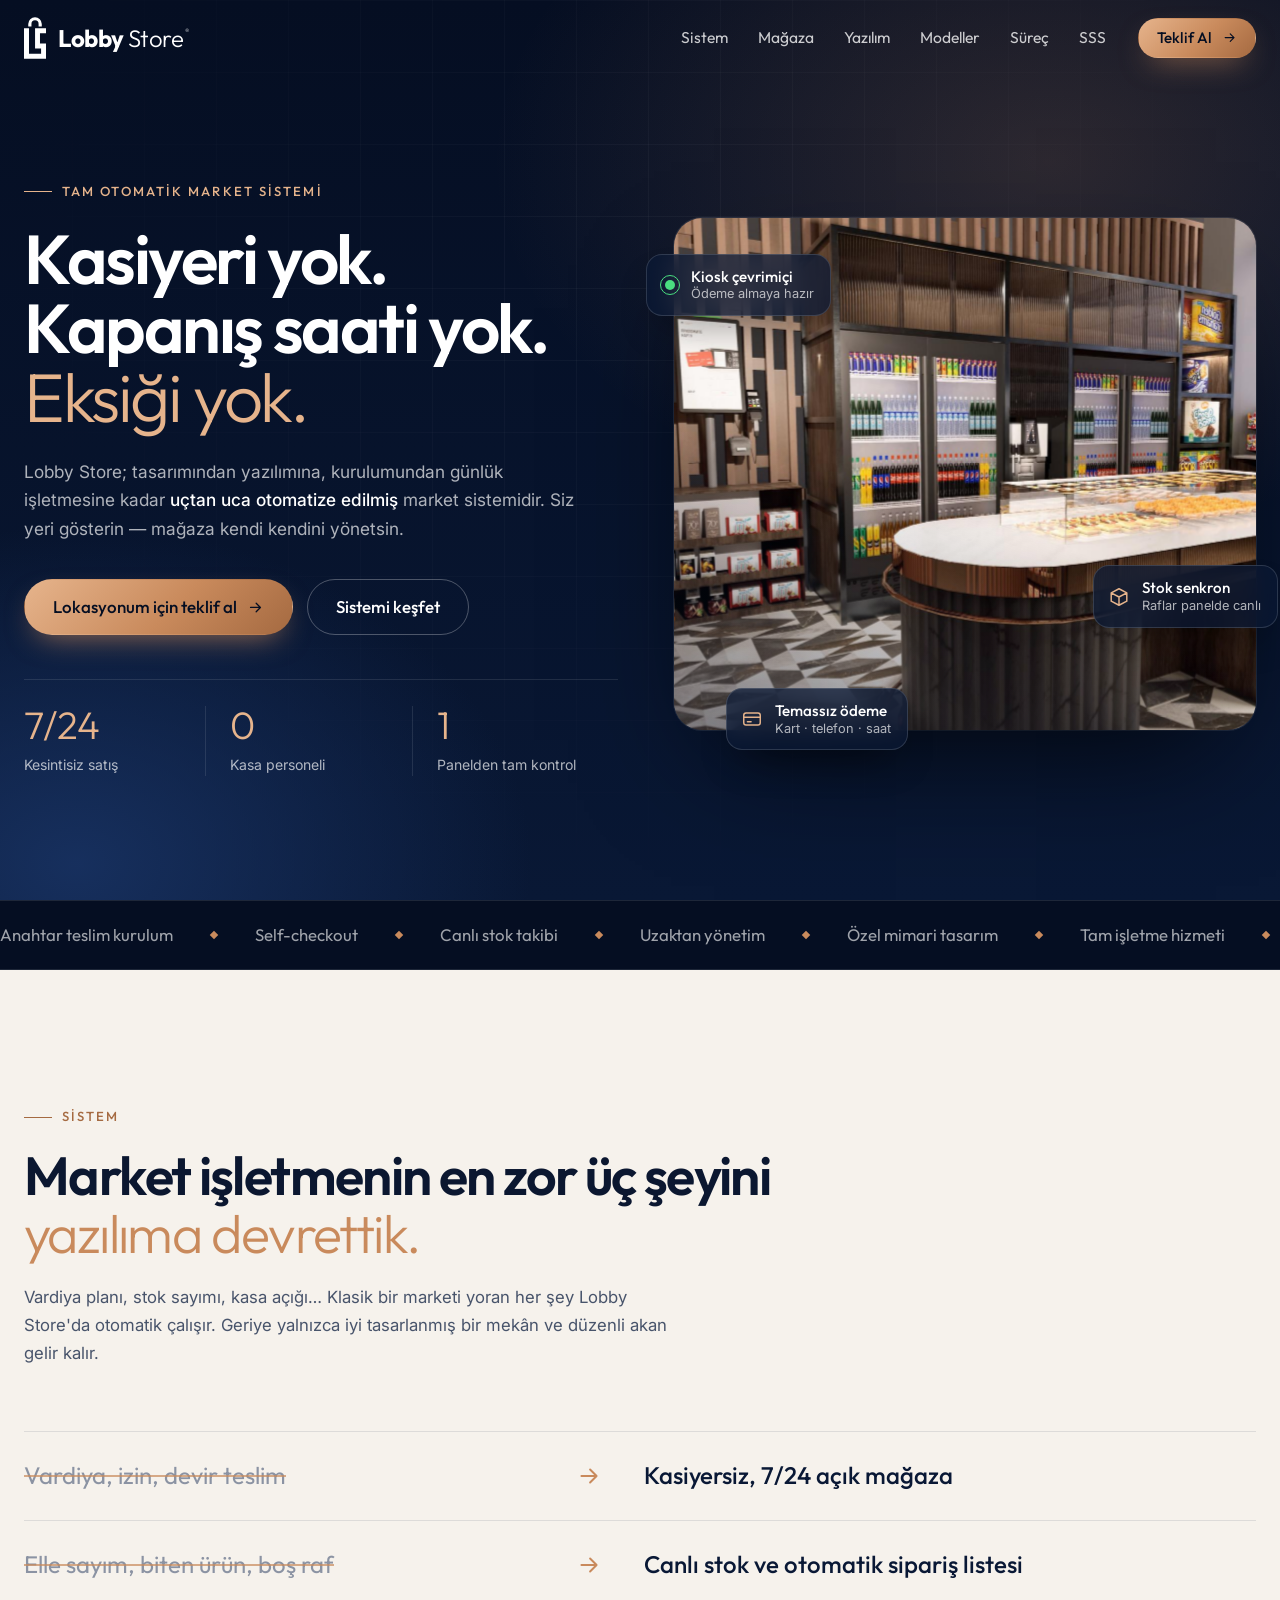
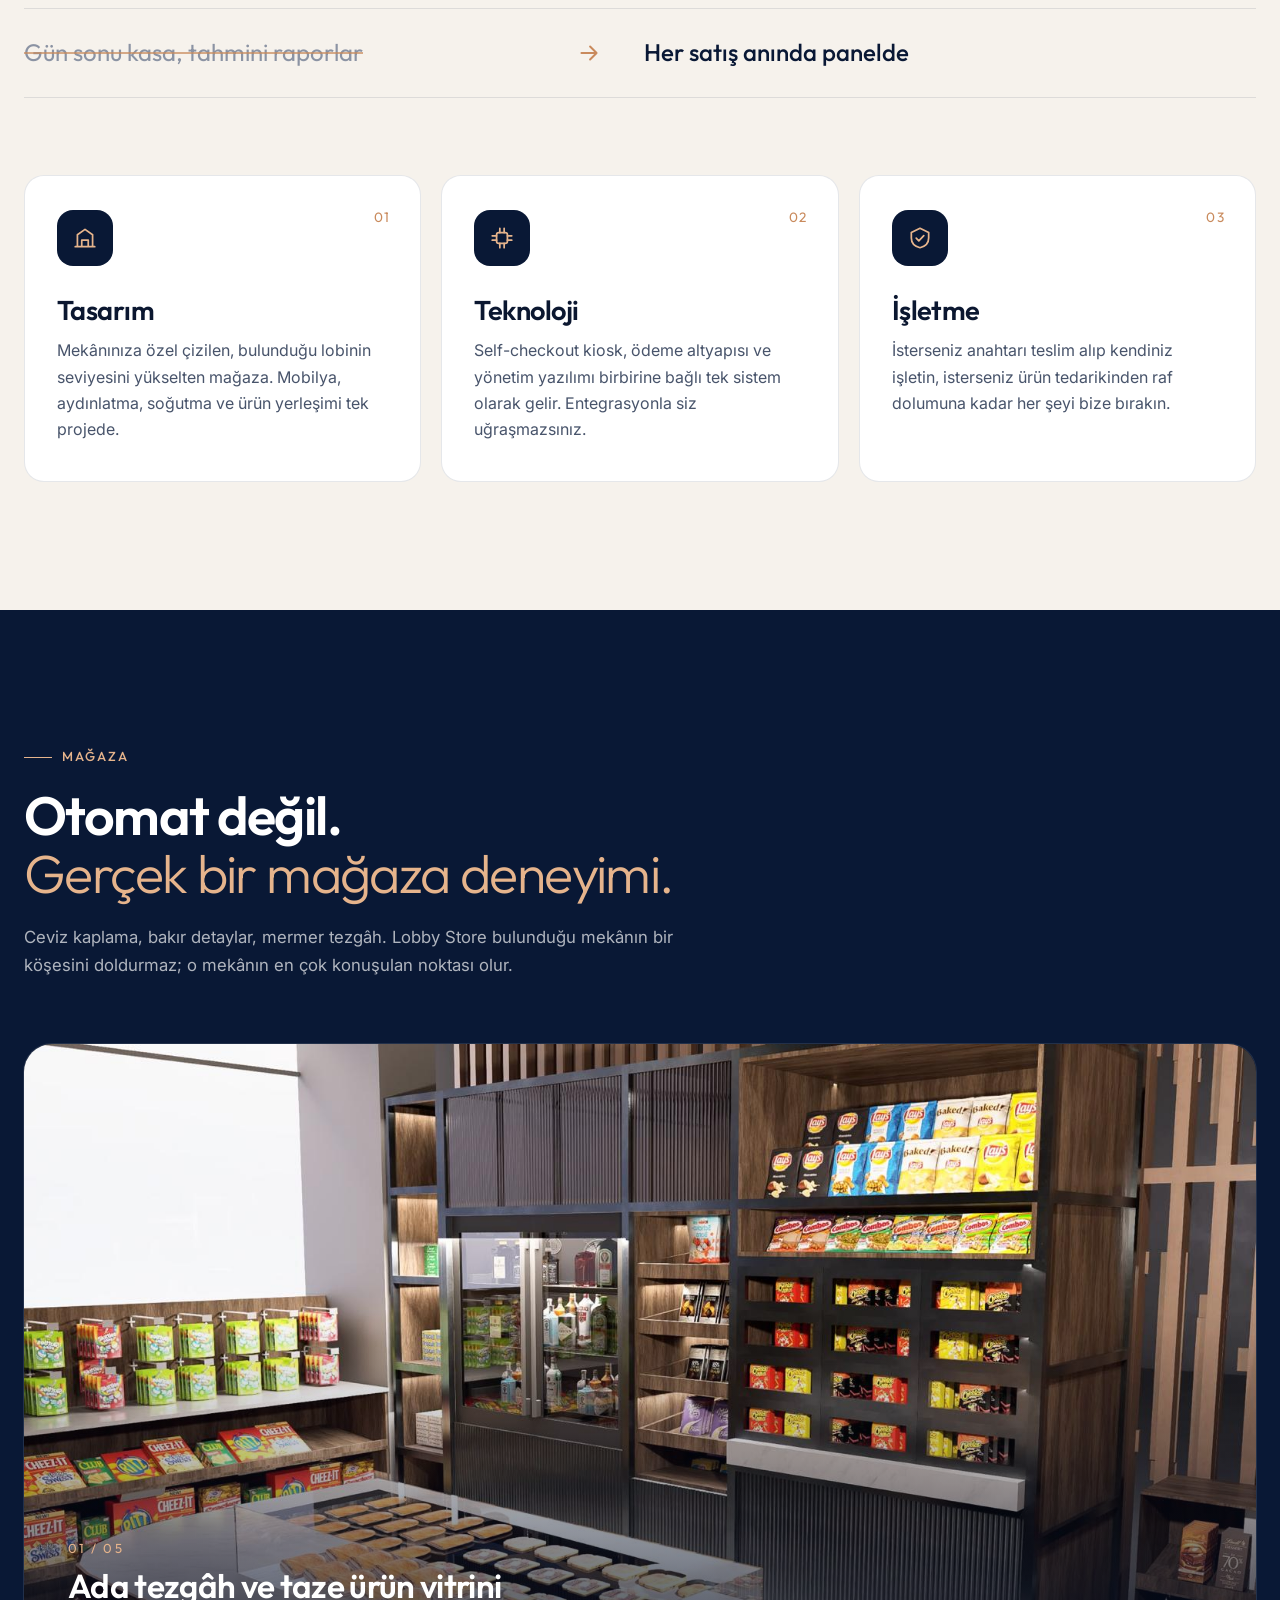
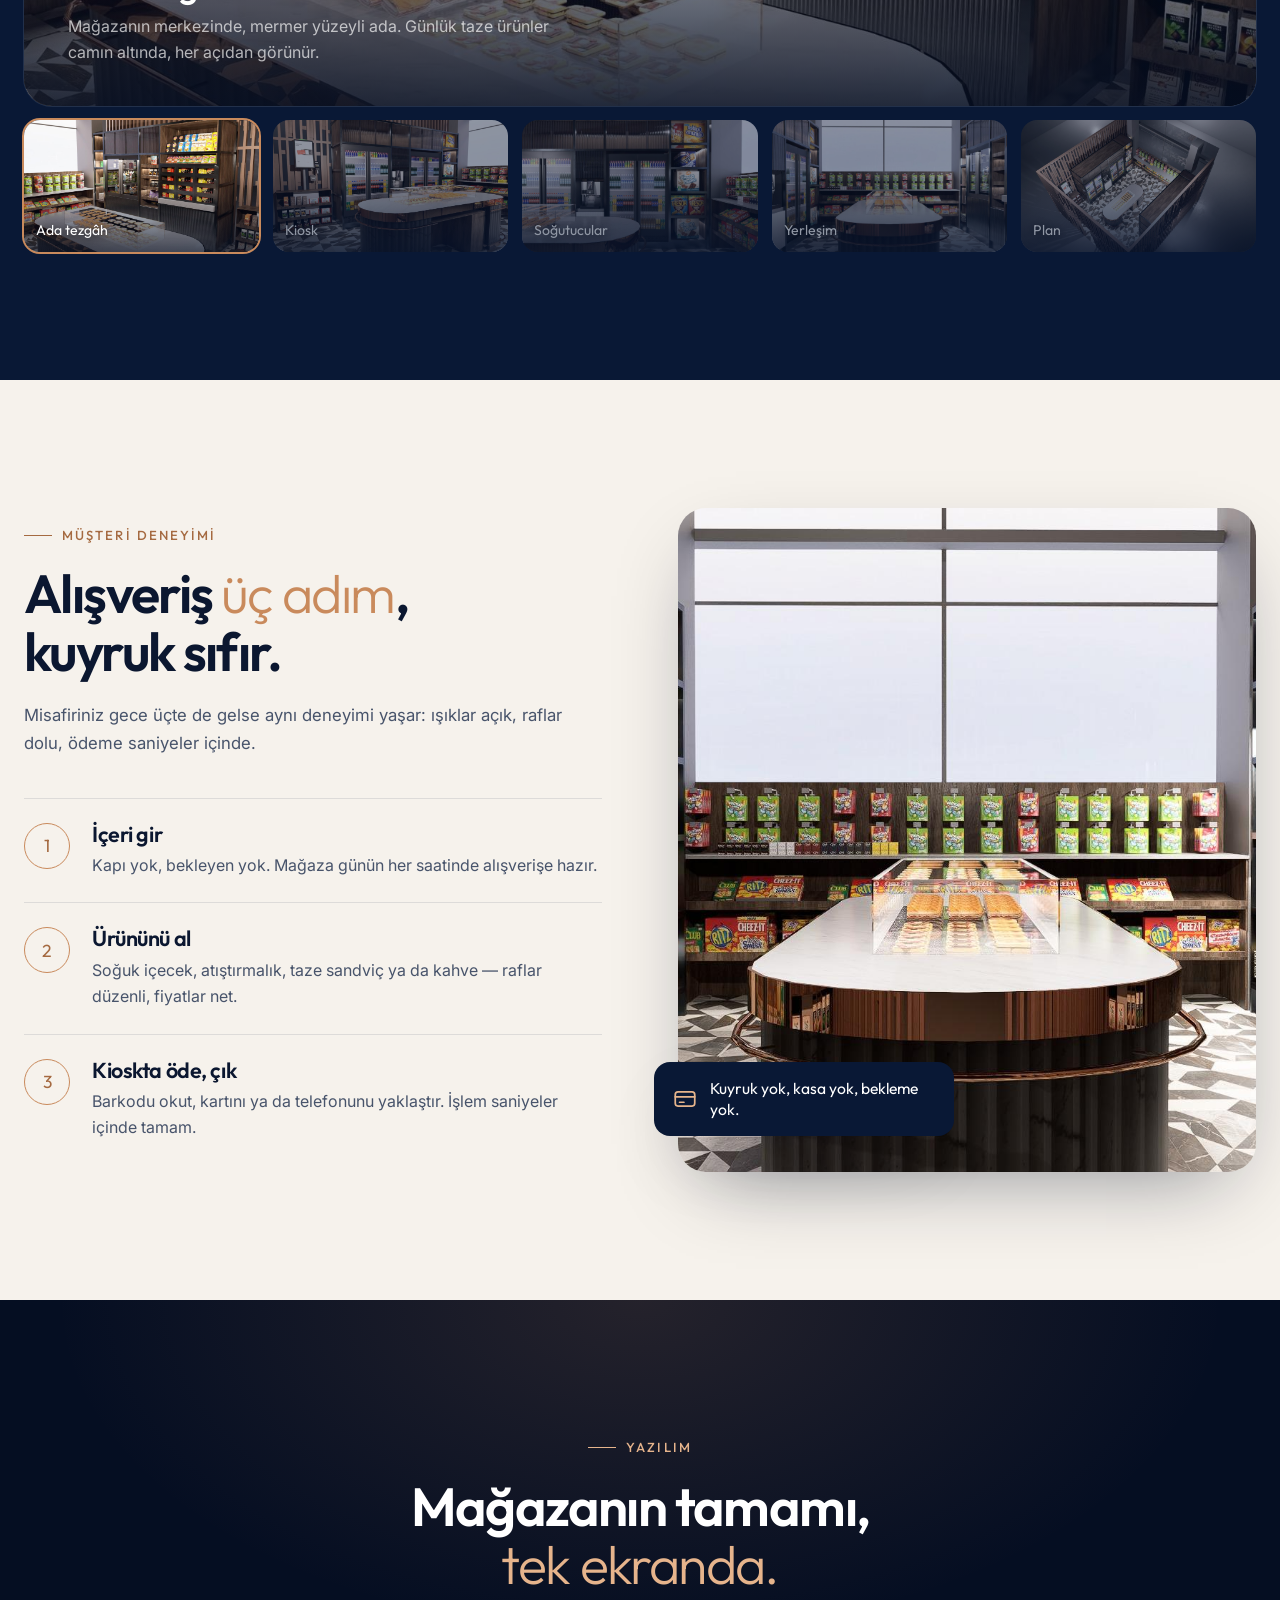
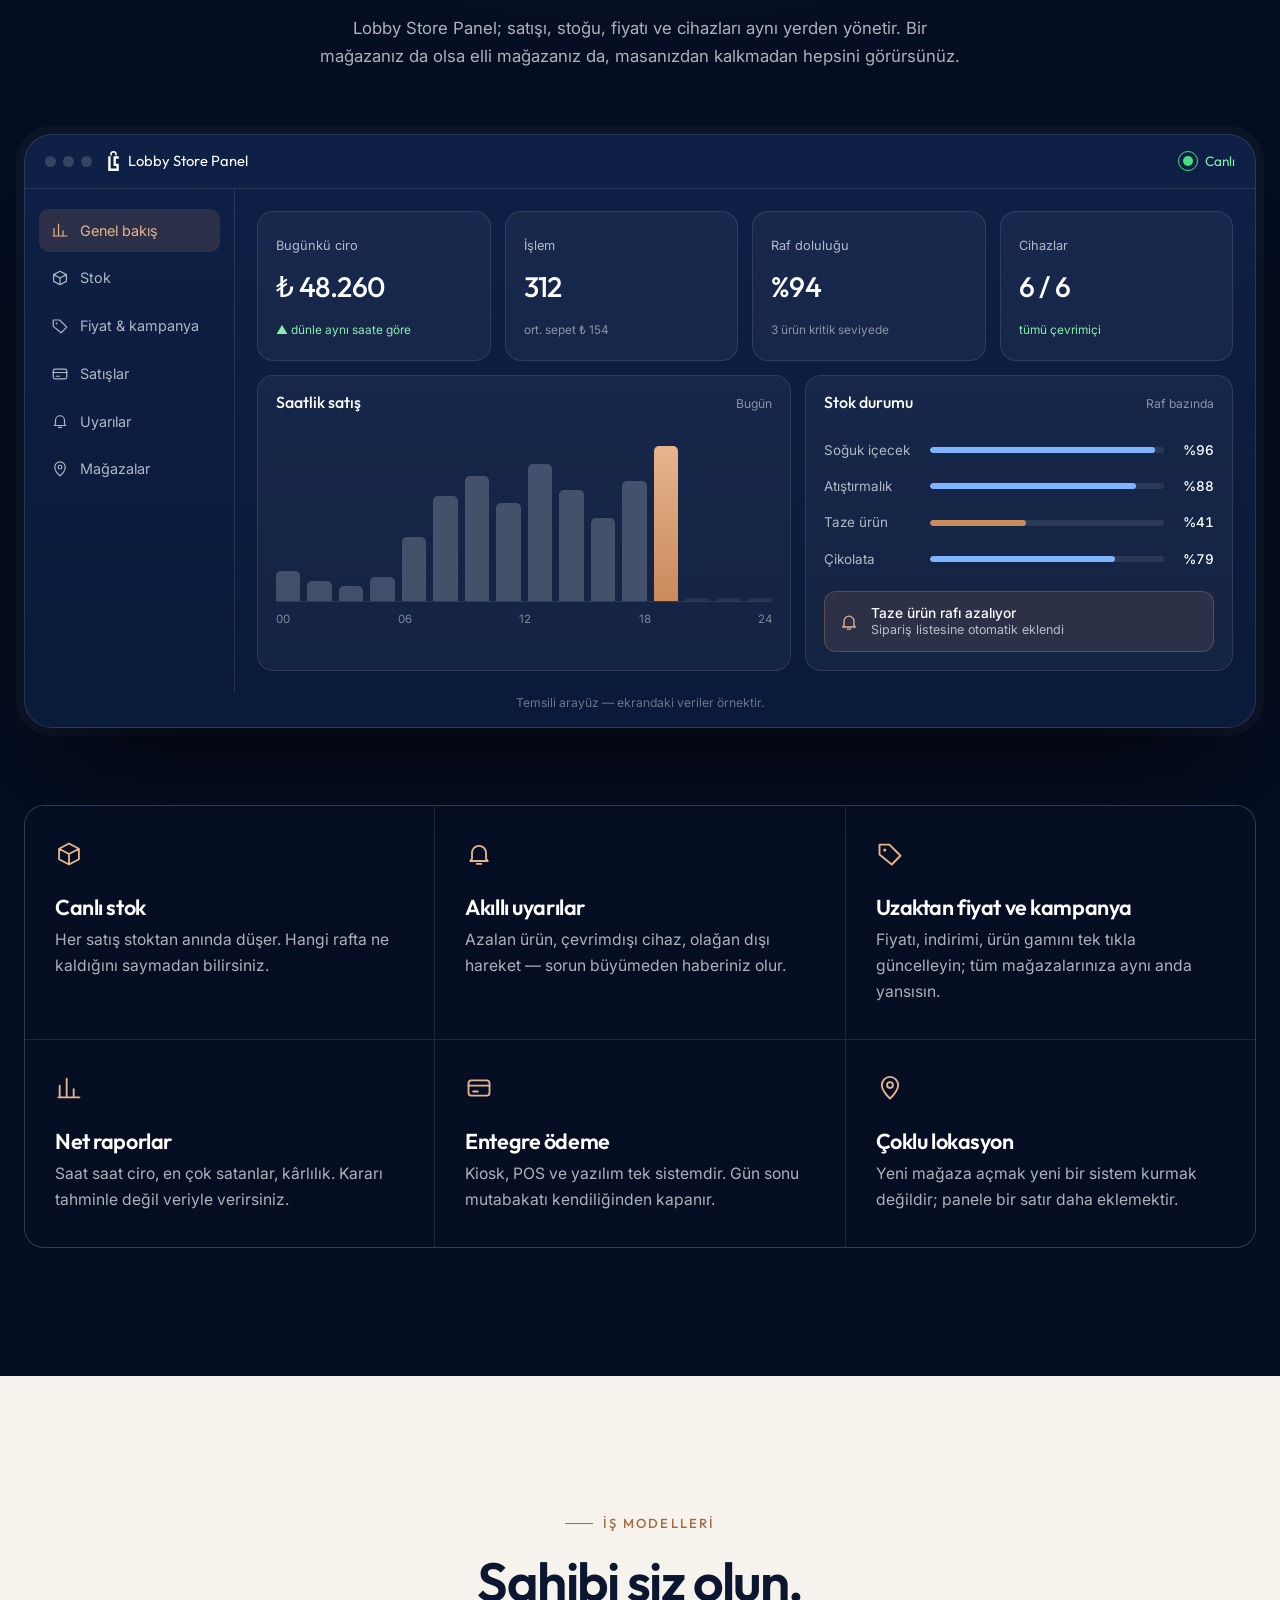
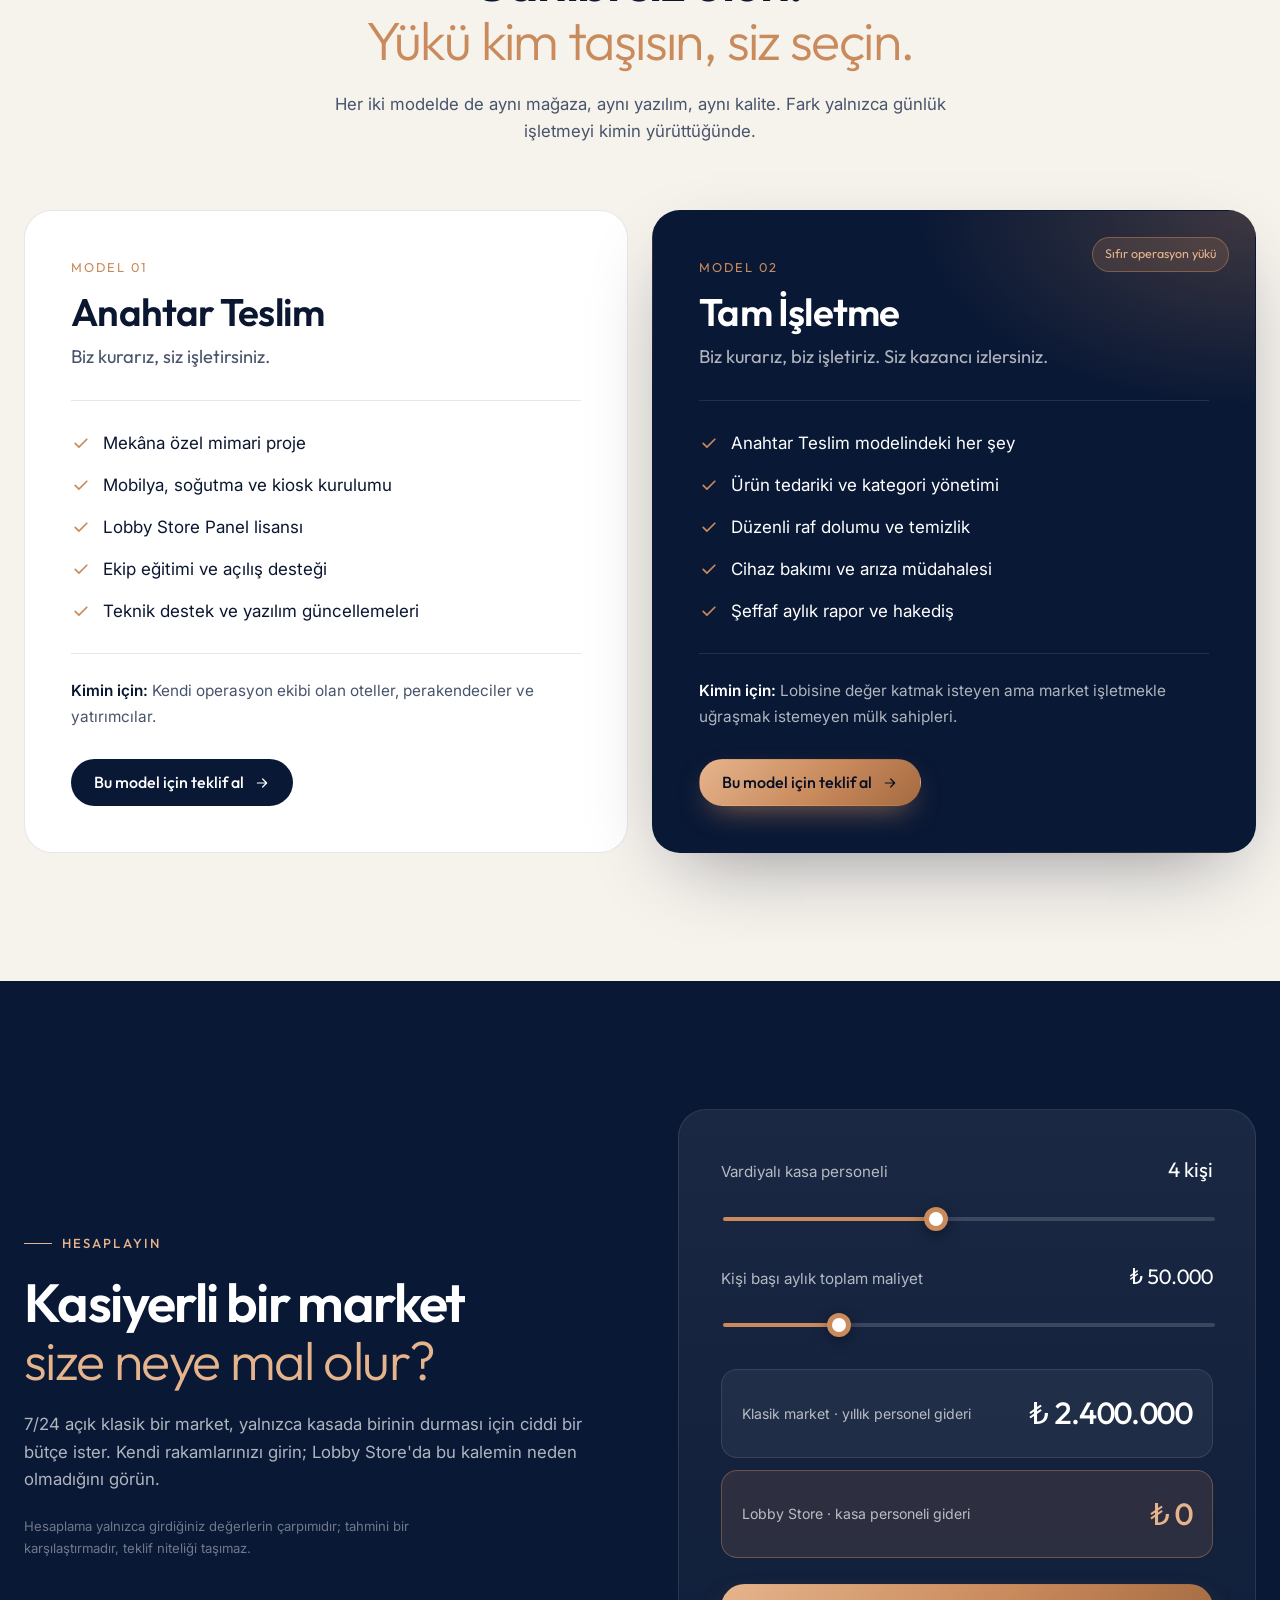
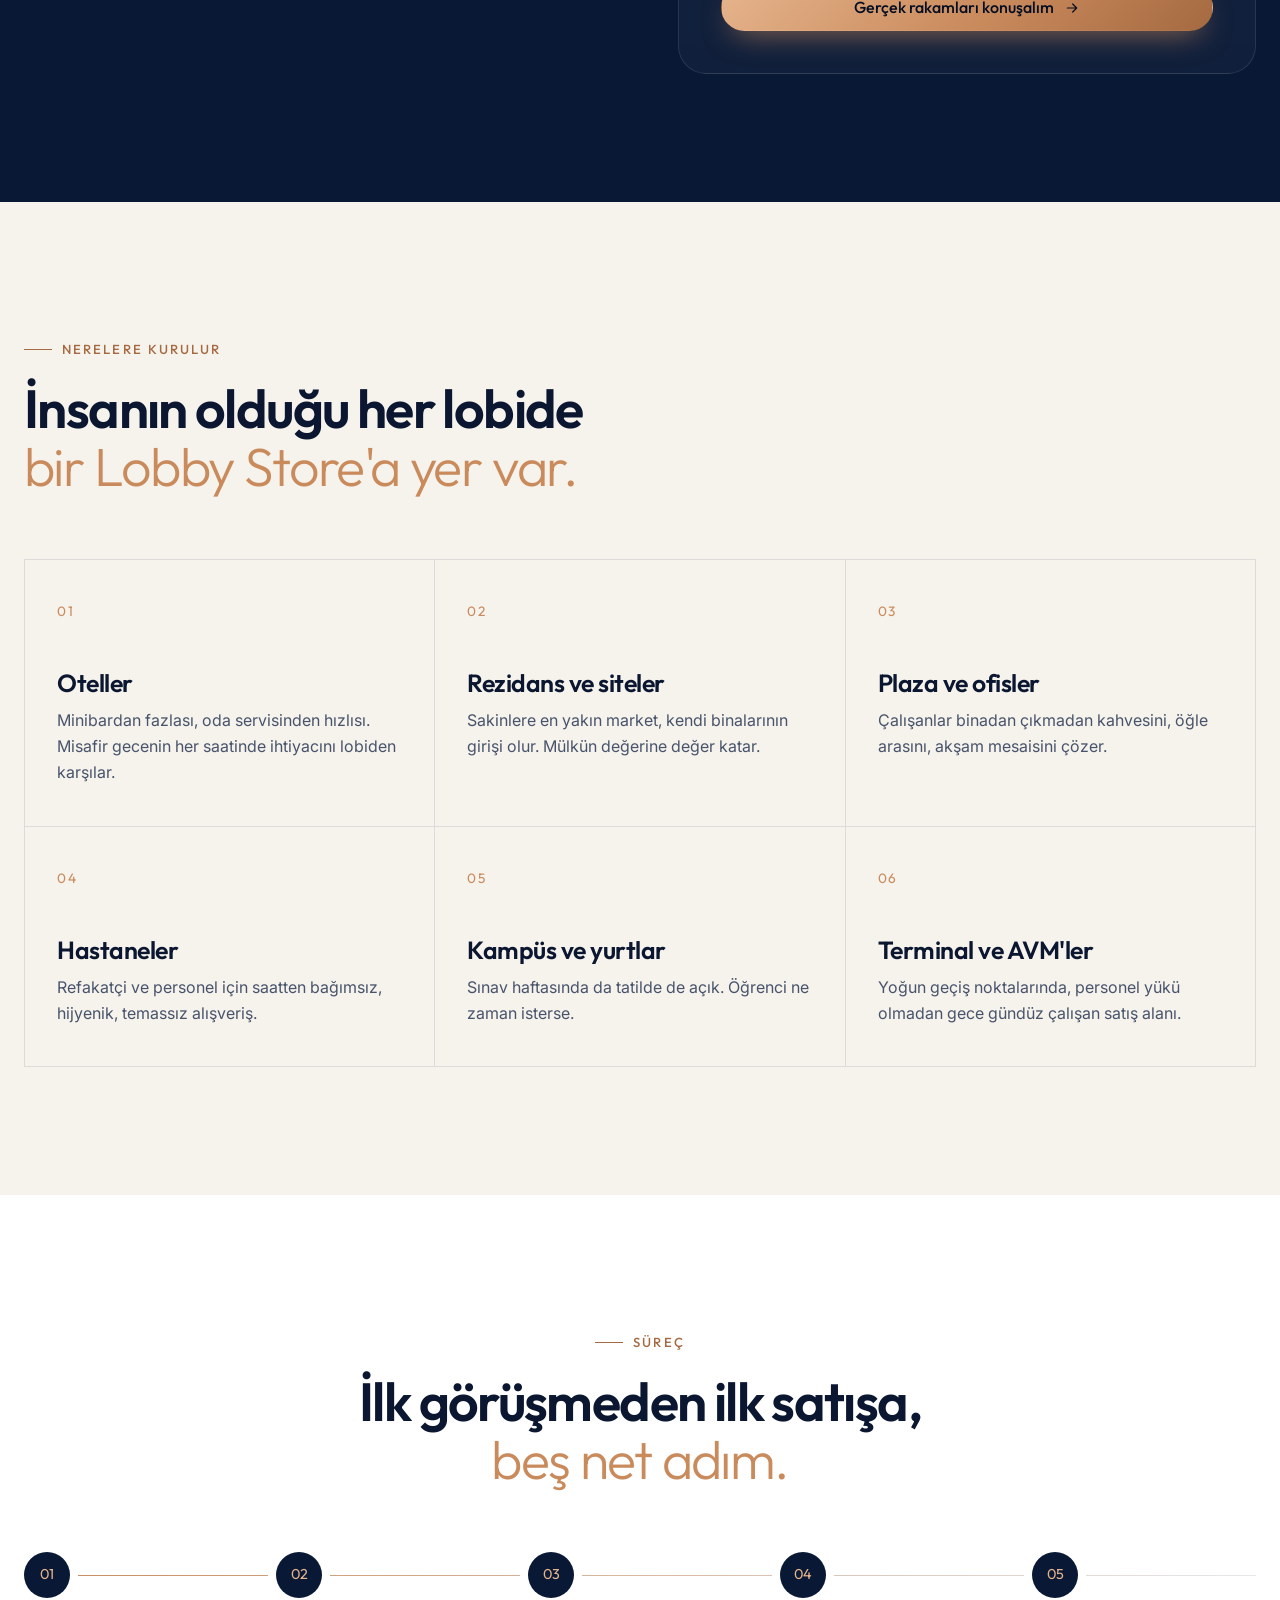
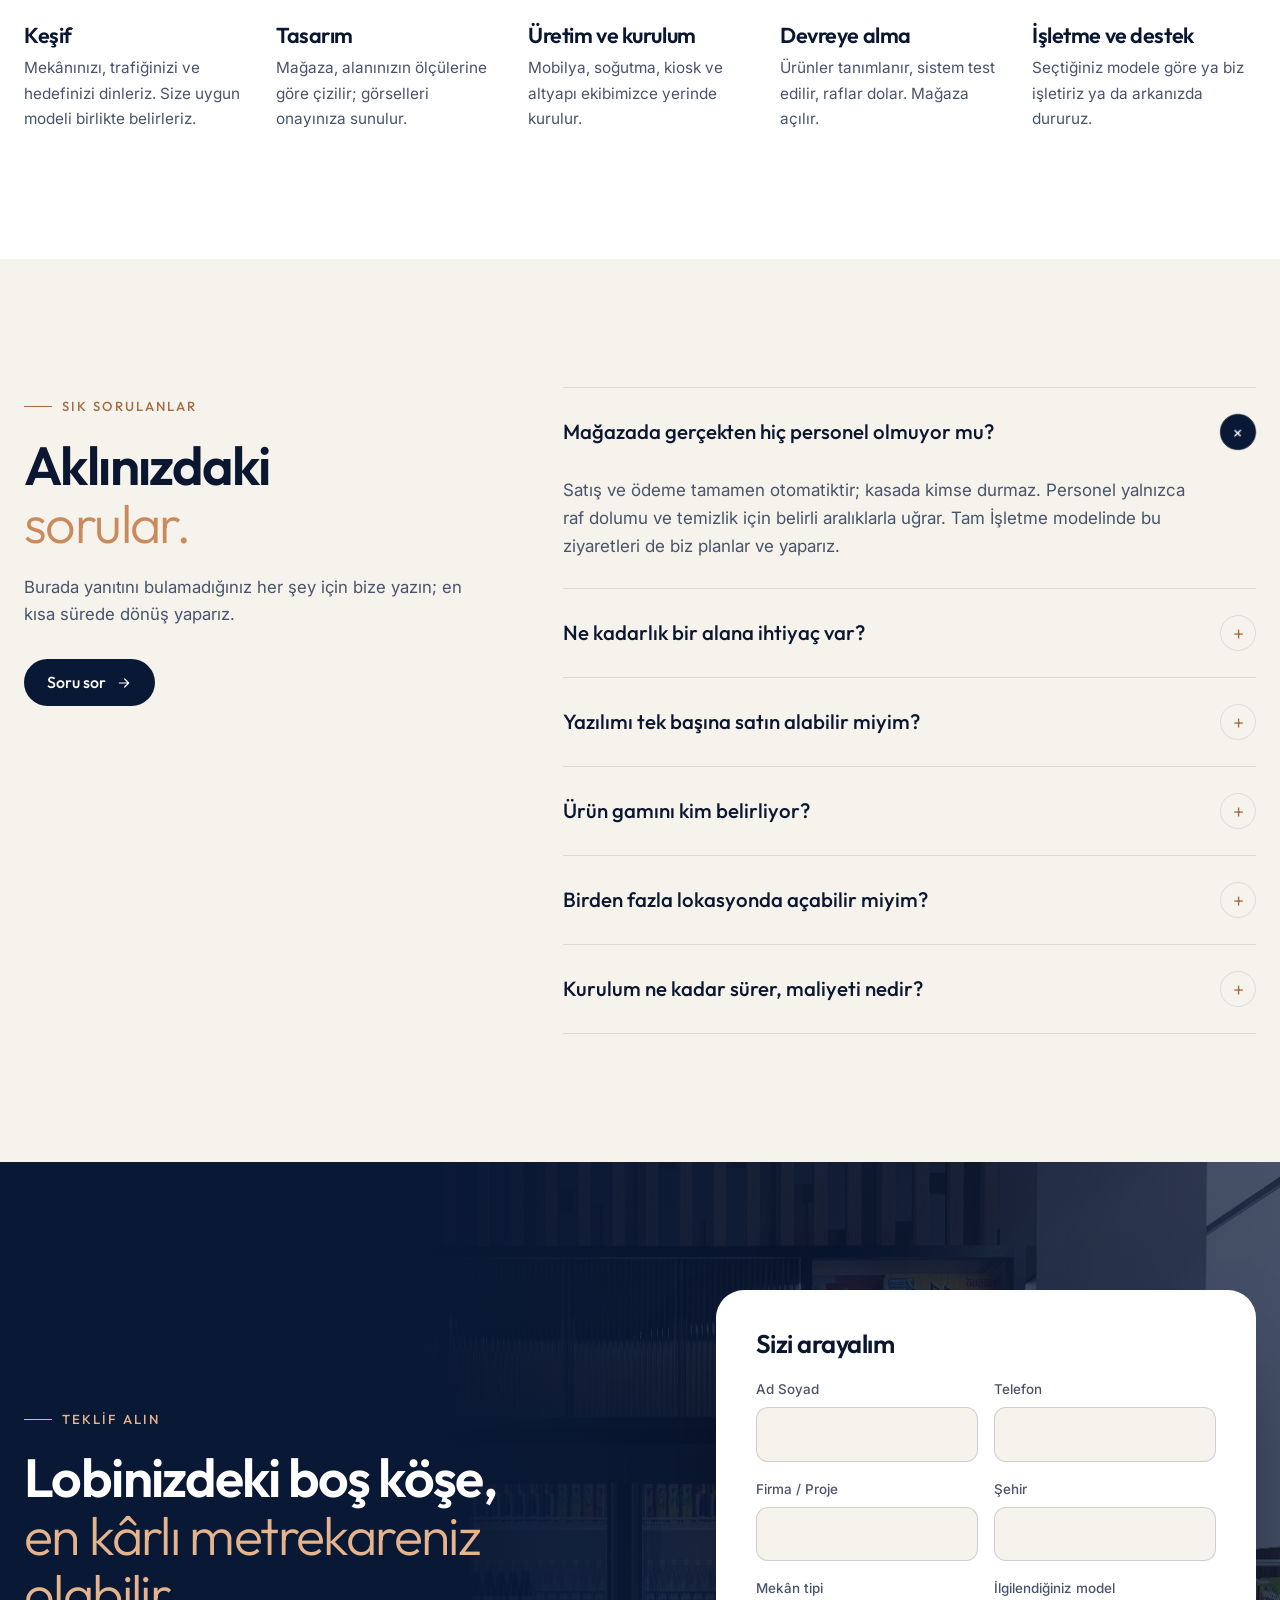
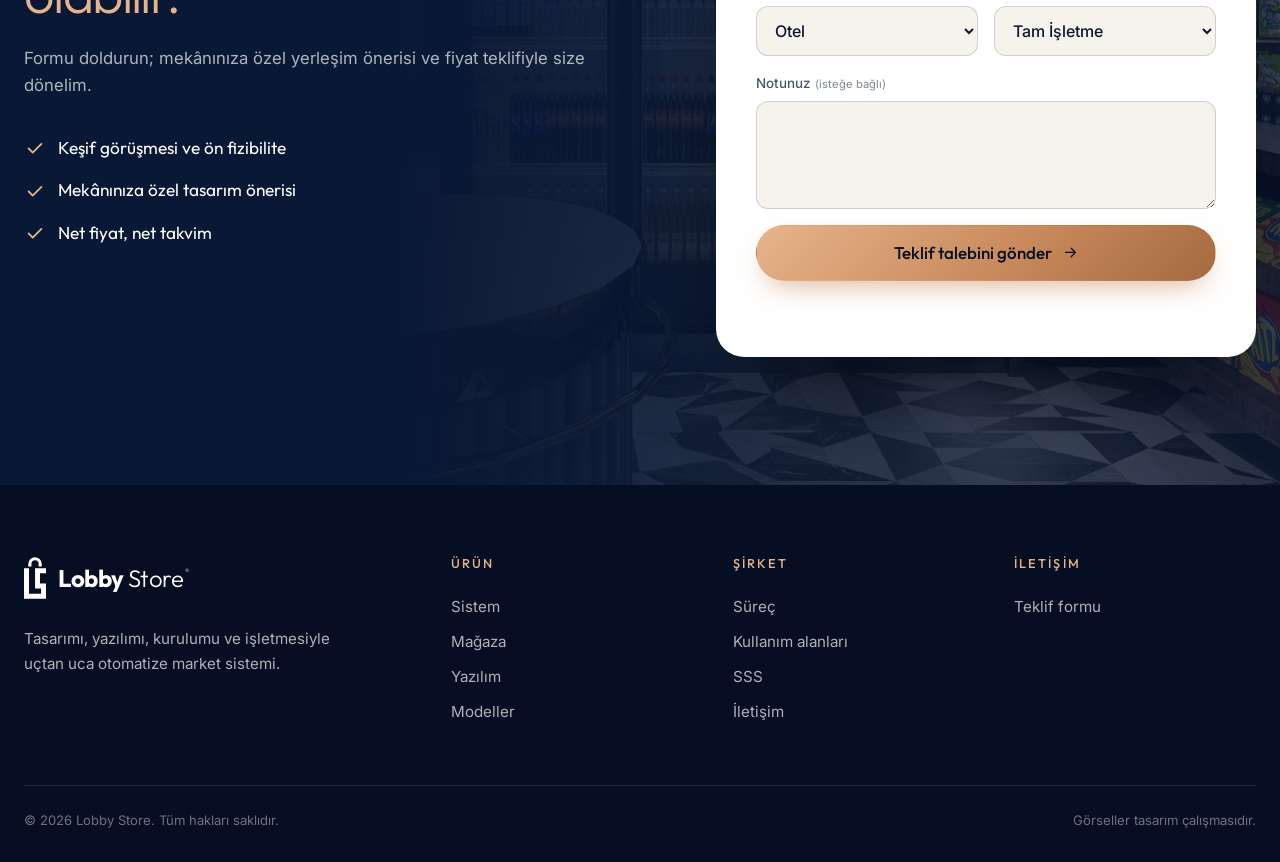
==== index.html @ e9e03931 "Add Lobby Store landing page Single-page Turkish product site: hero, system overview, store gallery," ====
<!doctype html>
<html lang="tr">
<head>
  <meta charset="utf-8">
  <meta name="viewport" content="width=device-width, initial-scale=1">
  <title>Lobby Store — Personelsiz, tam otomatik market sistemi</title>
  <meta name="description" content="Lobby Store; tasarımı, yazılımı, kurulumu ve işletmesiyle uçtan uca otomatize edilmiş personelsiz market sistemidir. Otel, rezidans, plaza ve kampüs lobileri için anahtar teslim.">
  <meta name="theme-color" content="#091835">
  <meta property="og:title" content="Lobby Store — Personelsiz, tam otomatik market">
  <meta property="og:description" content="Tasarım, yazılım, kurulum ve işletme tek elden. Lobinizde 7/24 açık, kasiyersiz market.">
  <meta property="og:image" content="assets/img/store-kiosk.jpg">
  <meta property="og:type" content="website">
  <link rel="icon" href="assets/img/favicon.svg" type="image/svg+xml">
  <link rel="preconnect" href="https://fonts.googleapis.com">
  <link rel="preconnect" href="https://fonts.gstatic.com" crossorigin>
  <link href="https://fonts.googleapis.com/css2?family=Inter:wght@400;500;600&family=Outfit:wght@300;400;500;600;700&display=swap" rel="stylesheet">
  <link rel="preload" as="image" href="assets/img/store-kiosk.jpg">
  <link rel="stylesheet" href="assets/css/style.css">
  <script>document.documentElement.classList.add("js")</script>
</head>
<body>

<svg width="0" height="0" style="position:absolute" aria-hidden="true">
  <defs>
    <symbol id="ls-mark" viewBox="48 42 537 1018">
      <path d="M152 270V207a165 165 0 0 1 330 0v63h-78v-63a87 87 0 0 0-174 0v63z"/>
      <path d="M48 315h122v623h295V808H318V315h267v120H438v253h147v372H48z"/>
    </symbol>
    <symbol id="i-arrow" viewBox="0 0 24 24"><path d="M5 12h14M13 6l6 6-6 6" fill="none" stroke="currentColor" stroke-width="1.8" stroke-linecap="round" stroke-linejoin="round"/></symbol>
    <symbol id="i-check" viewBox="0 0 24 24"><path d="M5 12.5l4.5 4.5L19 7.5" fill="none" stroke="currentColor" stroke-width="2" stroke-linecap="round" stroke-linejoin="round"/></symbol>
    <symbol id="i-design" viewBox="0 0 24 24"><path d="M3 20h18M5 20V9l7-5 7 5v11M9 20v-6h6v6" fill="none" stroke="currentColor" stroke-width="1.6" stroke-linecap="round" stroke-linejoin="round"/></symbol>
    <symbol id="i-chip" viewBox="0 0 24 24"><rect x="7" y="7" width="10" height="10" rx="2" fill="none" stroke="currentColor" stroke-width="1.6"/><path d="M10 3v4M14 3v4M10 17v4M14 17v4M3 10h4M3 14h4M17 10h4M17 14h4" fill="none" stroke="currentColor" stroke-width="1.6" stroke-linecap="round"/></symbol>
    <symbol id="i-ops" viewBox="0 0 24 24"><path d="M12 3l8 4v5c0 4.5-3.2 7.8-8 9-4.800-1.200-8-4.500-8-9V7z" fill="none" stroke="currentColor" stroke-width="1.6" stroke-linejoin="round"/><path d="M8.500 12.200l2.400 2.400 4.600-4.800" fill="none" stroke="currentColor" stroke-width="1.6" stroke-linecap="round" stroke-linejoin="round"/></symbol>
    <symbol id="i-box" viewBox="0 0 24 24"><path d="M3.500 7.500L12 3l8.500 4.500v9L12 21l-8.500-4.500zM3.500 7.500L12 12l8.500-4.500M12 12v9" fill="none" stroke="currentColor" stroke-width="1.6" stroke-linejoin="round"/></symbol>
    <symbol id="i-chart" viewBox="0 0 24 24"><path d="M4 20V10M10 20V4M16 20v-7M21 20H3" fill="none" stroke="currentColor" stroke-width="1.6" stroke-linecap="round"/></symbol>
    <symbol id="i-tag" viewBox="0 0 24 24"><path d="M3 12.500V4h8.500L21 13.500 13.500 21z" fill="none" stroke="currentColor" stroke-width="1.6" stroke-linejoin="round"/><circle cx="7.500" cy="8.500" r="1.300" fill="currentColor"/></symbol>
    <symbol id="i-bell" viewBox="0 0 24 24"><path d="M6 16V11a6 6 0 0 1 12 0v5l1.500 2h-15zM10 20.500h4" fill="none" stroke="currentColor" stroke-width="1.6" stroke-linecap="round" stroke-linejoin="round"/></symbol>
    <symbol id="i-card" viewBox="0 0 24 24"><rect x="3" y="5.500" width="18" height="13" rx="2.500" fill="none" stroke="currentColor" stroke-width="1.6"/><path d="M3 10h18M7 15h4" fill="none" stroke="currentColor" stroke-width="1.6" stroke-linecap="round"/></symbol>
    <symbol id="i-pin" viewBox="0 0 24 24"><path d="M12 21s7-6.200 7-11.500A7 7 0 0 0 5 9.500C5 14.800 12 21 12 21z" fill="none" stroke="currentColor" stroke-width="1.6" stroke-linejoin="round"/><circle cx="12" cy="9.500" r="2.500" fill="none" stroke="currentColor" stroke-width="1.6"/></symbol>
  </defs>
</svg>

<header class="nav" id="nav">
  <div class="wrap nav__in">
    <a class="brand" href="#top" aria-label="Lobby Store ana sayfa">
      <svg class="brand__mark" aria-hidden="true"><use href="#ls-mark"/></svg>
      <span class="brand__word"><b>Lobby</b>Store<sup>®</sup></span>
    </a>
    <nav class="nav__links" id="navLinks" aria-label="Ana menü">
      <a href="#sistem">Sistem</a>
      <a href="#magaza">Mağaza</a>
      <a href="#yazilim">Yazılım</a>
      <a href="#modeller">Modeller</a>
      <a href="#surec">Süreç</a>
      <a href="#sss">SSS</a>
      <a class="btn btn--copper nav__cta-m" href="#iletisim">Teklif Al</a>
    </nav>
    <a class="btn btn--copper nav__cta" href="#iletisim">Teklif Al <svg><use href="#i-arrow"/></svg></a>
    <button class="nav__burger" id="burger" aria-label="Menüyü aç" aria-expanded="false" aria-controls="navLinks"><span></span><span></span></button>
  </div>
</header>

<main id="top">

  <!-- HERO -->
  <section class="hero">
    <div class="hero__bg" aria-hidden="true"></div>
    <div class="wrap hero__in">
      <div class="hero__copy">
        <p class="eyebrow eyebrow--light"><span class="dot"></span> Tam otomatik market sistemi</p>
        <h1>Kasiyeri yok.<br>Kapanış saati yok.<br><em>Eksiği yok.</em></h1>
        <p class="hero__lead">Lobby Store; tasarımından yazılımına, kurulumundan günlük işletmesine kadar <strong>uçtan uca otomatize edilmiş</strong> market sistemidir. Siz yeri gösterin — mağaza kendi kendini yönetsin.</p>
        <div class="hero__cta">
          <a class="btn btn--copper btn--lg" href="#iletisim">Lokasyonum için teklif al <svg><use href="#i-arrow"/></svg></a>
          <a class="btn btn--ghost btn--lg" href="#sistem">Sistemi keşfet</a>
        </div>
        <ul class="hero__facts">
          <li><b>7/24</b><span>Kesintisiz satış</span></li>
          <li><b>0</b><span>Kasa personeli</span></li>
          <li><b>1</b><span>Panelden tam kontrol</span></li>
        </ul>
      </div>

      <div class="hero__visual">
        <figure class="hero__frame">
          <img src="assets/img/store-kiosk.jpg" alt="Lobby Store: self-checkout kiosku, soğutucuları ve ada tezgâhıyla personelsiz market" width="1600" height="1062" fetchpriority="high">
        </figure>
        <div class="chip chip--a"><span class="pulse"></span><div><b>Kiosk çevrimiçi</b><span>Ödeme almaya hazır</span></div></div>
        <div class="chip chip--b"><svg><use href="#i-box"/></svg><div><b>Stok senkron</b><span>Raflar panelde canlı</span></div></div>
        <div class="chip chip--c"><svg><use href="#i-card"/></svg><div><b>Temassız ödeme</b><span>Kart · telefon · saat</span></div></div>
      </div>
    </div>
  </section>

  <!-- TICKER -->
  <div class="ticker" aria-hidden="true">
    <div class="ticker__track">
      <span>Anahtar teslim kurulum</span><i></i><span>Self-checkout</span><i></i><span>Canlı stok takibi</span><i></i><span>Uzaktan yönetim</span><i></i><span>Özel mimari tasarım</span><i></i><span>Tam işletme hizmeti</span><i></i><span>7/24 açık</span><i></i>
      <span>Anahtar teslim kurulum</span><i></i><span>Self-checkout</span><i></i><span>Canlı stok takibi</span><i></i><span>Uzaktan yönetim</span><i></i><span>Özel mimari tasarım</span><i></i><span>Tam işletme hizmeti</span><i></i><span>7/24 açık</span><i></i>
    </div>
  </div>

  <!-- SİSTEM -->
  <section class="section section--cream" id="sistem">
    <div class="wrap">
      <div class="head reveal">
        <p class="eyebrow">Sistem</p>
        <h2>Market işletmenin en zor üç şeyini<br class="br-d"> <em>yazılıma devrettik.</em></h2>
        <p class="lead">Vardiya planı, stok sayımı, kasa açığı… Klasik bir marketi yoran her şey Lobby Store'da otomatik çalışır. Geriye yalnızca iyi tasarlanmış bir mekân ve düzenli akan gelir kalır.</p>
      </div>

      <div class="shift reveal">
        <div class="shift__row"><span class="shift__old">Vardiya, izin, devir teslim</span><svg><use href="#i-arrow"/></svg><span class="shift__new">Kasiyersiz, 7/24 açık mağaza</span></div>
        <div class="shift__row"><span class="shift__old">Elle sayım, biten ürün, boş raf</span><svg><use href="#i-arrow"/></svg><span class="shift__new">Canlı stok ve otomatik sipariş listesi</span></div>
        <div class="shift__row"><span class="shift__old">Gün sonu kasa, tahmini raporlar</span><svg><use href="#i-arrow"/></svg><span class="shift__new">Her satış anında panelde</span></div>
      </div>

      <div class="pillars">
        <article class="pillar reveal">
          <div class="pillar__ico"><svg><use href="#i-design"/></svg></div>
          <span class="pillar__no">01</span>
          <h3>Tasarım</h3>
          <p>Mekânınıza özel çizilen, bulunduğu lobinin seviyesini yükselten mağaza. Mobilya, aydınlatma, soğutma ve ürün yerleşimi tek projede.</p>
        </article>
        <article class="pillar reveal">
          <div class="pillar__ico"><svg><use href="#i-chip"/></svg></div>
          <span class="pillar__no">02</span>
          <h3>Teknoloji</h3>
          <p>Self-checkout kiosk, ödeme altyapısı ve yönetim yazılımı birbirine bağlı tek sistem olarak gelir. Entegrasyonla siz uğraşmazsınız.</p>
        </article>
        <article class="pillar reveal">
          <div class="pillar__ico"><svg><use href="#i-ops"/></svg></div>
          <span class="pillar__no">03</span>
          <h3>İşletme</h3>
          <p>İsterseniz anahtarı teslim alıp kendiniz işletin, isterseniz ürün tedarikinden raf dolumuna kadar her şeyi bize bırakın.</p>
        </article>
      </div>
    </div>
  </section>

  <!-- MAĞAZA / GALERİ -->
  <section class="section section--navy" id="magaza">
    <div class="wrap">
      <div class="head head--light reveal">
        <p class="eyebrow eyebrow--light">Mağaza</p>
        <h2>Otomat değil.<br><em>Gerçek bir mağaza deneyimi.</em></h2>
        <p class="lead">Ceviz kaplama, bakır detaylar, mermer tezgâh. Lobby Store bulunduğu mekânın bir köşesini doldurmaz; o mekânın en çok konuşulan noktası olur.</p>
      </div>

      <div class="show reveal">
        <div class="show__stage">
          <img id="showImg" src="assets/img/store-snacks.jpg" alt="Ada tezgâh ve taze ürün vitrini" loading="lazy" width="1600" height="1062">
          <div class="show__cap">
            <span id="showNo">01 / 05</span>
            <h3 id="showTitle">Ada tezgâh ve taze ürün vitrini</h3>
            <p id="showText">Mağazanın merkezinde, mermer yüzeyli ada. Günlük taze ürünler camın altında, her açıdan görünür.</p>
          </div>
        </div>
        <div class="show__tabs" role="tablist" aria-label="Mağaza görselleri">
          <button role="tab" aria-selected="true" class="is-on" data-img="assets/img/store-snacks.jpg" data-title="Ada tezgâh ve taze ürün vitrini" data-text="Mağazanın merkezinde, mermer yüzeyli ada. Günlük taze ürünler camın altında, her açıdan görünür."><img src="assets/img/store-snacks.jpg" alt="" loading="lazy"><span>Ada tezgâh</span></button>
          <button role="tab" aria-selected="false" data-img="assets/img/store-kiosk.jpg" data-title="Self-checkout noktası" data-text="Girişin hemen yanında, dokunmatik ekranlı ödeme kiosku. Ürünü okut, kartı yaklaştır, çık."><img src="assets/img/store-kiosk.jpg" alt="" loading="lazy"><span>Kiosk</span></button>
          <button role="tab" aria-selected="false" data-img="assets/img/store-coolers.jpg" data-title="Soğutucular ve kahve istasyonu" data-text="Gömme cam kapaklı soğutucular ve tam otomatik kahve makinesi; mobilyanın içine, tek parça gibi yerleşir."><img src="assets/img/store-coolers.jpg" alt="" loading="lazy"><span>Soğutucular</span></button>
          <button role="tab" aria-selected="false" data-img="assets/img/store-front.jpg" data-title="Dengeli, ferah yerleşim" data-text="Müşteri akışı ada tezgâhın çevresinde döner; her ürün grubu bir bakışta bulunur."><img src="assets/img/store-front.jpg" alt="" loading="lazy"><span>Yerleşim</span></button>
          <button role="tab" aria-selected="false" data-img="assets/img/store-top.jpg" data-title="Kompakt ayak izi" data-text="Birkaç metrekarelik bir lobi köşesi yeterli. Modül, mekânınızın ölçüsüne göre projelendirilir."><img src="assets/img/store-top.jpg" alt="" loading="lazy"><span>Plan</span></button>
        </div>
      </div>
    </div>
  </section>

  <!-- ALIŞVERİŞ AKIŞI -->
  <section class="section section--cream" id="nasil">
    <div class="wrap flow">
      <div class="flow__copy">
        <div class="head reveal">
          <p class="eyebrow">Müşteri deneyimi</p>
          <h2>Alışveriş <em>üç adım</em>,<br>kuyruk sıfır.</h2>
          <p class="lead">Misafiriniz gece üçte de gelse aynı deneyimi yaşar: ışıklar açık, raflar dolu, ödeme saniyeler içinde.</p>
        </div>
        <ol class="steps">
          <li class="reveal"><span>1</span><div><h3>İçeri gir</h3><p>Kapı yok, bekleyen yok. Mağaza günün her saatinde alışverişe hazır.</p></div></li>
          <li class="reveal"><span>2</span><div><h3>Ürününü al</h3><p>Soğuk içecek, atıştırmalık, taze sandviç ya da kahve — raflar düzenli, fiyatlar net.</p></div></li>
          <li class="reveal"><span>3</span><div><h3>Kioskta öde, çık</h3><p>Barkodu okut, kartını ya da telefonunu yaklaştır. İşlem saniyeler içinde tamam.</p></div></li>
        </ol>
      </div>
      <figure class="flow__img reveal">
        <img src="assets/img/store-front.jpg" alt="Lobby Store iç mekân: ada tezgâh, raflar ve soğutucular" loading="lazy" width="1320" height="929">
        <figcaption><svg><use href="#i-card"/></svg> Kuyruk yok, kasa yok, bekleme yok.</figcaption>
      </figure>
    </div>
  </section>

  <!-- YAZILIM -->
  <section class="section section--navy section--glow" id="yazilim">
    <div class="wrap">
      <div class="head head--light head--center reveal">
        <p class="eyebrow eyebrow--light">Yazılım</p>
        <h2>Mağazanın tamamı,<br><em>tek ekranda.</em></h2>
        <p class="lead">Lobby Store Panel; satışı, stoğu, fiyatı ve cihazları aynı yerden yönetir. Bir mağazanız da olsa elli mağazanız da, masanızdan kalkmadan hepsini görürsünüz.</p>
      </div>

      <div class="dash reveal" aria-label="Lobby Store Panel temsili arayüz">
        <div class="dash__bar">
          <div class="dash__dots"><i></i><i></i><i></i></div>
          <div class="dash__title"><svg><use href="#ls-mark"/></svg> Lobby Store Panel</div>
          <div class="dash__live"><span class="pulse"></span> Canlı</div>
        </div>
        <div class="dash__body">
          <aside class="dash__side">
            <a class="is-on"><svg><use href="#i-chart"/></svg> Genel bakış</a>
            <a><svg><use href="#i-box"/></svg> Stok</a>
            <a><svg><use href="#i-tag"/></svg> Fiyat &amp; kampanya</a>
            <a><svg><use href="#i-card"/></svg> Satışlar</a>
            <a><svg><use href="#i-bell"/></svg> Uyarılar</a>
            <a><svg><use href="#i-pin"/></svg> Mağazalar</a>
          </aside>
          <div class="dash__main">
            <div class="kpis">
              <div class="kpi"><span>Bugünkü ciro</span><b>₺ 48.260</b><em class="up">▲ dünle aynı saate göre</em></div>
              <div class="kpi"><span>İşlem</span><b>312</b><em>ort. sepet ₺ 154</em></div>
              <div class="kpi"><span>Raf doluluğu</span><b>%94</b><em>3 ürün kritik seviyede</em></div>
              <div class="kpi"><span>Cihazlar</span><b>6 / 6</b><em class="up">tümü çevrimiçi</em></div>
            </div>
            <div class="dash__grid">
              <div class="card-d">
                <header><h4>Saatlik satış</h4><span>Bugün</span></header>
                <div class="bars" aria-hidden="true">
                  <i style="--h:18%"></i><i style="--h:12%"></i><i style="--h:9%"></i><i style="--h:14%"></i><i style="--h:38%"></i><i style="--h:62%"></i><i style="--h:74%"></i><i style="--h:58%"></i><i style="--h:81%"></i><i style="--h:66%"></i><i style="--h:49%"></i><i style="--h:71%"></i><i style="--h:92%" class="is-now"></i><i style="--h:0%" class="is-next"></i><i style="--h:0%" class="is-next"></i><i style="--h:0%" class="is-next"></i>
                </div>
                <div class="bars__x"><span>00</span><span>06</span><span>12</span><span>18</span><span>24</span></div>
              </div>
              <div class="card-d">
                <header><h4>Stok durumu</h4><span>Raf bazında</span></header>
                <ul class="stock">
                  <li><span>Soğuk içecek</span><div><i style="--w:96%"></i></div><b>%96</b></li>
                  <li><span>Atıştırmalık</span><div><i style="--w:88%"></i></div><b>%88</b></li>
                  <li><span>Taze ürün</span><div><i style="--w:41%" class="warn"></i></div><b>%41</b></li>
                  <li><span>Çikolata</span><div><i style="--w:79%"></i></div><b>%79</b></li>
                </ul>
                <div class="alert-d"><svg><use href="#i-bell"/></svg><div><b>Taze ürün rafı azalıyor</b><span>Sipariş listesine otomatik eklendi</span></div></div>
              </div>
            </div>
          </div>
        </div>
        <p class="dash__note">Temsili arayüz — ekrandaki veriler örnektir.</p>
      </div>

      <div class="feats">
        <article class="feat reveal"><svg><use href="#i-box"/></svg><h3>Canlı stok</h3><p>Her satış stoktan anında düşer. Hangi rafta ne kaldığını saymadan bilirsiniz.</p></article>
        <article class="feat reveal"><svg><use href="#i-bell"/></svg><h3>Akıllı uyarılar</h3><p>Azalan ürün, çevrimdışı cihaz, olağan dışı hareket — sorun büyümeden haberiniz olur.</p></article>
        <article class="feat reveal"><svg><use href="#i-tag"/></svg><h3>Uzaktan fiyat ve kampanya</h3><p>Fiyatı, indirimi, ürün gamını tek tıkla güncelleyin; tüm mağazalarınıza aynı anda yansısın.</p></article>
        <article class="feat reveal"><svg><use href="#i-chart"/></svg><h3>Net raporlar</h3><p>Saat saat ciro, en çok satanlar, kârlılık. Kararı tahminle değil veriyle verirsiniz.</p></article>
        <article class="feat reveal"><svg><use href="#i-card"/></svg><h3>Entegre ödeme</h3><p>Kiosk, POS ve yazılım tek sistemdir. Gün sonu mutabakatı kendiliğinden kapanır.</p></article>
        <article class="feat reveal"><svg><use href="#i-pin"/></svg><h3>Çoklu lokasyon</h3><p>Yeni mağaza açmak yeni bir sistem kurmak değildir; panele bir satır daha eklemektir.</p></article>
      </div>
    </div>
  </section>

  <!-- MODELLER -->
  <section class="section section--cream" id="modeller">
    <div class="wrap">
      <div class="head head--center reveal">
        <p class="eyebrow">İş modelleri</p>
        <h2>Sahibi siz olun.<br><em>Yükü kim taşısın, siz seçin.</em></h2>
        <p class="lead">Her iki modelde de aynı mağaza, aynı yazılım, aynı kalite. Fark yalnızca günlük işletmeyi kimin yürüttüğünde.</p>
      </div>

      <div class="models">
        <article class="model reveal">
          <span class="model__tag">Model 01</span>
          <h3>Anahtar Teslim</h3>
          <p class="model__sub">Biz kurarız, siz işletirsiniz.</p>
          <ul>
            <li><svg><use href="#i-check"/></svg> Mekâna özel mimari proje</li>
            <li><svg><use href="#i-check"/></svg> Mobilya, soğutma ve kiosk kurulumu</li>
            <li><svg><use href="#i-check"/></svg> Lobby Store Panel lisansı</li>
            <li><svg><use href="#i-check"/></svg> Ekip eğitimi ve açılış desteği</li>
            <li><svg><use href="#i-check"/></svg> Teknik destek ve yazılım güncellemeleri</li>
          </ul>
          <p class="model__for"><b>Kimin için:</b> Kendi operasyon ekibi olan oteller, perakendeciler ve yatırımcılar.</p>
          <a class="btn btn--navy" href="#iletisim" data-model="Anahtar Teslim">Bu model için teklif al <svg><use href="#i-arrow"/></svg></a>
        </article>

        <article class="model model--hero reveal">
          <span class="model__badge">Sıfır operasyon yükü</span>
          <span class="model__tag">Model 02</span>
          <h3>Tam İşletme</h3>
          <p class="model__sub">Biz kurarız, biz işletiriz. Siz kazancı izlersiniz.</p>
          <ul>
            <li><svg><use href="#i-check"/></svg> Anahtar Teslim modelindeki her şey</li>
            <li><svg><use href="#i-check"/></svg> Ürün tedariki ve kategori yönetimi</li>
            <li><svg><use href="#i-check"/></svg> Düzenli raf dolumu ve temizlik</li>
            <li><svg><use href="#i-check"/></svg> Cihaz bakımı ve arıza müdahalesi</li>
            <li><svg><use href="#i-check"/></svg> Şeffaf aylık rapor ve hakediş</li>
          </ul>
          <p class="model__for"><b>Kimin için:</b> Lobisine değer katmak isteyen ama market işletmekle uğraşmak istemeyen mülk sahipleri.</p>
          <a class="btn btn--copper" href="#iletisim" data-model="Tam İşletme">Bu model için teklif al <svg><use href="#i-arrow"/></svg></a>
        </article>
      </div>
    </div>
  </section>

  <!-- HESAPLAYICI -->
  <section class="section section--navy" id="hesapla">
    <div class="wrap calc">
      <div class="calc__copy reveal">
        <p class="eyebrow eyebrow--light">Hesaplayın</p>
        <h2>Kasiyerli bir market<br><em>size neye mal olur?</em></h2>
        <p class="lead">7/24 açık klasik bir market, yalnızca kasada birinin durması için ciddi bir bütçe ister. Kendi rakamlarınızı girin; Lobby Store'da bu kalemin neden olmadığını görün.</p>
        <p class="calc__fine">Hesaplama yalnızca girdiğiniz değerlerin çarpımıdır; tahmini bir karşılaştırmadır, teklif niteliği taşımaz.</p>
      </div>
      <div class="calc__box reveal">
        <label class="range">
          <span>Vardiyalı kasa personeli <output id="oStaff">4 kişi</output></span>
          <input type="range" id="rStaff" min="1" max="8" step="1" value="4">
        </label>
        <label class="range">
          <span>Kişi başı aylık toplam maliyet <output id="oCost">₺ 50.000</output></span>
          <input type="range" id="rCost" min="30000" max="120000" step="2500" value="50000">
        </label>
        <div class="calc__res">
          <div><span>Klasik market · yıllık personel gideri</span><b id="oYear">₺ 2.400.000</b></div>
          <div class="calc__zero"><span>Lobby Store · kasa personeli gideri</span><b>₺ 0</b></div>
        </div>
        <a class="btn btn--copper btn--block" href="#iletisim">Gerçek rakamları konuşalım <svg><use href="#i-arrow"/></svg></a>
      </div>
    </div>
  </section>

  <!-- MEKANLAR -->
  <section class="section section--cream" id="mekanlar">
    <div class="wrap">
      <div class="head reveal">
        <p class="eyebrow">Nerelere kurulur</p>
        <h2>İnsanın olduğu her lobide<br><em>bir Lobby Store'a yer var.</em></h2>
      </div>
      <div class="venues">
        <article class="venue reveal"><span>01</span><h3>Oteller</h3><p>Minibardan fazlası, oda servisinden hızlısı. Misafir gecenin her saatinde ihtiyacını lobiden karşılar.</p></article>
        <article class="venue reveal"><span>02</span><h3>Rezidans ve siteler</h3><p>Sakinlere en yakın market, kendi binalarının girişi olur. Mülkün değerine değer katar.</p></article>
        <article class="venue reveal"><span>03</span><h3>Plaza ve ofisler</h3><p>Çalışanlar binadan çıkmadan kahvesini, öğle arasını, akşam mesaisini çözer.</p></article>
        <article class="venue reveal"><span>04</span><h3>Hastaneler</h3><p>Refakatçi ve personel için saatten bağımsız, hijyenik, temassız alışveriş.</p></article>
        <article class="venue reveal"><span>05</span><h3>Kampüs ve yurtlar</h3><p>Sınav haftasında da tatilde de açık. Öğrenci ne zaman isterse.</p></article>
        <article class="venue reveal"><span>06</span><h3>Terminal ve AVM'ler</h3><p>Yoğun geçiş noktalarında, personel yükü olmadan gece gündüz çalışan satış alanı.</p></article>
      </div>
    </div>
  </section>

  <!-- SÜREÇ -->
  <section class="section section--white" id="surec">
    <div class="wrap">
      <div class="head head--center reveal">
        <p class="eyebrow">Süreç</p>
        <h2>İlk görüşmeden ilk satışa,<br><em>beş net adım.</em></h2>
      </div>
      <ol class="line">
        <li class="reveal"><span>01</span><h3>Keşif</h3><p>Mekânınızı, trafiğinizi ve hedefinizi dinleriz. Size uygun modeli birlikte belirleriz.</p></li>
        <li class="reveal"><span>02</span><h3>Tasarım</h3><p>Mağaza, alanınızın ölçülerine göre çizilir; görselleri onayınıza sunulur.</p></li>
        <li class="reveal"><span>03</span><h3>Üretim ve kurulum</h3><p>Mobilya, soğutma, kiosk ve altyapı ekibimizce yerinde kurulur.</p></li>
        <li class="reveal"><span>04</span><h3>Devreye alma</h3><p>Ürünler tanımlanır, sistem test edilir, raflar dolar. Mağaza açılır.</p></li>
        <li class="reveal"><span>05</span><h3>İşletme ve destek</h3><p>Seçtiğiniz modele göre ya biz işletiriz ya da arkanızda dururuz.</p></li>
      </ol>
    </div>
  </section>

  <!-- SSS -->
  <section class="section section--cream" id="sss">
    <div class="wrap faq">
      <div class="head reveal">
        <p class="eyebrow">Sık sorulanlar</p>
        <h2>Aklınızdaki<br><em>sorular.</em></h2>
        <p class="lead">Burada yanıtını bulamadığınız her şey için bize yazın; en kısa sürede dönüş yaparız.</p>
        <a class="btn btn--navy" href="#iletisim">Soru sor <svg><use href="#i-arrow"/></svg></a>
      </div>
      <div class="faq__list reveal">
        <details open><summary>Mağazada gerçekten hiç personel olmuyor mu?</summary><p>Satış ve ödeme tamamen otomatiktir; kasada kimse durmaz. Personel yalnızca raf dolumu ve temizlik için belirli aralıklarla uğrar. Tam İşletme modelinde bu ziyaretleri de biz planlar ve yaparız.</p></details>
        <details><summary>Ne kadarlık bir alana ihtiyaç var?</summary><p>Lobby Store modülerdir; küçük bir lobi köşesinden geniş bir mağaza alanına kadar ölçeklenir. Keşif görüşmesinde alanınızın ölçüsünü alır, size özel yerleşim planı çıkarırız.</p></details>
        <details><summary>Yazılımı tek başına satın alabilir miyim?</summary><p>Lobby Store'un gücü, tasarım, donanım ve yazılımın birlikte çalışmasından gelir; bu yüzden sistemi bir bütün olarak kuruyoruz. Mevcut bir mağazanız varsa dönüşüm seçeneklerini birlikte değerlendirebiliriz.</p></details>
        <details><summary>Ürün gamını kim belirliyor?</summary><p>Anahtar Teslim modelinde tamamen siz. Tam İşletme modelinde kategori yönetimini biz yaparız; satış verisine göre rafı sürekli iyileştirir, mekânınızın kitlesine uygun gamı oluştururuz.</p></details>
        <details><summary>Birden fazla lokasyonda açabilir miyim?</summary><p>Evet. Tüm mağazalarınız aynı panelden yönetilir; fiyat, kampanya ve raporlar tek merkezden kontrol edilir.</p></details>
        <details><summary>Kurulum ne kadar sürer, maliyeti nedir?</summary><p>İkisi de alanın büyüklüğüne ve seçtiğiniz modele göre değişir. Keşif görüşmesinin ardından net bir takvim ve fiyat teklifi sunuyoruz; sürpriz kalem olmaz.</p></details>
      </div>
    </div>
  </section>

  <!-- İLETİŞİM -->
  <section class="section section--navy cta" id="iletisim">
    <div class="cta__img" aria-hidden="true"></div>
    <div class="wrap cta__in">
      <div class="cta__copy reveal">
        <p class="eyebrow eyebrow--light">Teklif alın</p>
        <h2>Lobinizdeki boş köşe,<br><em>en kârlı metrekareniz olabilir.</em></h2>
        <p class="lead">Formu doldurun; mekânınıza özel yerleşim önerisi ve fiyat teklifiyle size dönelim.</p>
        <ul class="cta__list">
          <li><svg><use href="#i-check"/></svg> Keşif görüşmesi ve ön fizibilite</li>
          <li><svg><use href="#i-check"/></svg> Mekânınıza özel tasarım önerisi</li>
          <li><svg><use href="#i-check"/></svg> Net fiyat, net takvim</li>
        </ul>
      </div>

      <form class="form reveal" id="leadForm" novalidate>
        <h3>Sizi arayalım</h3>
        <div class="form__row">
          <label>Ad Soyad<input type="text" name="name" autocomplete="name" required></label>
          <label>Telefon<input type="tel" name="phone" autocomplete="tel" inputmode="tel" required></label>
        </div>
        <div class="form__row">
          <label>Firma / Proje<input type="text" name="company" autocomplete="organization"></label>
          <label>Şehir<input type="text" name="city" autocomplete="address-level2"></label>
        </div>
        <div class="form__row">
          <label>Mekân tipi
            <select name="venue">
              <option>Otel</option><option>Rezidans / Site</option><option>Plaza / Ofis</option><option>Hastane</option><option>Kampüs / Yurt</option><option>Terminal / AVM</option><option>Diğer</option>
            </select>
          </label>
          <label>İlgilendiğiniz model
            <select name="model" id="fModel">
              <option>Tam İşletme</option><option>Anahtar Teslim</option><option>Henüz karar vermedim</option>
            </select>
          </label>
        </div>
        <label><span>Notunuz <small>(isteğe bağlı)</small></span><textarea name="note" rows="3"></textarea></label>
        <button class="btn btn--copper btn--lg btn--block" type="submit">Teklif talebini gönder <svg><use href="#i-arrow"/></svg></button>
        <p class="form__msg" id="formMsg" role="status" aria-live="polite"></p>
      </form>
    </div>
  </section>
</main>

<footer class="foot">
  <div class="wrap foot__in">
    <div class="foot__brand">
      <a class="brand" href="#top" aria-label="Lobby Store">
        <svg class="brand__mark" aria-hidden="true"><use href="#ls-mark"/></svg>
        <span class="brand__word"><b>Lobby</b>Store<sup>®</sup></span>
      </a>
      <p>Tasarımı, yazılımı, kurulumu ve işletmesiyle uçtan uca otomatize market sistemi.</p>
    </div>
    <nav aria-label="Alt menü">
      <h4>Ürün</h4>
      <a href="#sistem">Sistem</a><a href="#magaza">Mağaza</a><a href="#yazilim">Yazılım</a><a href="#modeller">Modeller</a>
    </nav>
    <nav aria-label="Alt menü 2">
      <h4>Şirket</h4>
      <a href="#surec">Süreç</a><a href="#mekanlar">Kullanım alanları</a><a href="#sss">SSS</a><a href="#iletisim">İletişim</a>
    </nav>
    <div class="foot__contact" id="footContact">
      <h4>İletişim</h4>
      <a href="#iletisim">Teklif formu</a>
    </div>
  </div>
  <div class="wrap foot__base">
    <span>© <span id="year">2026</span> Lobby Store. Tüm hakları saklıdır.</span>
    <span>Görseller tasarım çalışmasıdır.</span>
  </div>
</footer>

<a class="sticky-cta" href="#iletisim" id="stickyCta">Teklif Al <svg><use href="#i-arrow"/></svg></a>

<script src="assets/js/main.js" defer></script>
</body>
</html>
---- assets/css/style.css ----
/* Lobby Store — site styles */
:root {
  --navy-950: #050e22;
  --navy-900: #091835;
  --navy-800: #0f2347;
  --navy-700: #183262;
  --copper: #c98a5c;
  --copper-hi: #e6b48c;
  --copper-lo: #a56a41;
  --cream: #f6f2ec;
  --sand: #ebe4d9;
  --white: #fff;
  --ink: #0b1730;
  --ink-2: #48546b;
  --on-dark: rgba(255, 255, 255, .68);
  --line-dark: rgba(255, 255, 255, .1);
  --line-light: rgba(9, 24, 53, .1);
  --display: "Outfit", system-ui, sans-serif;
  --body: "Inter", system-ui, -apple-system, "Segoe UI", sans-serif;
  --r: 20px;
  --r-lg: 28px;
  --ease: cubic-bezier(.2, .7, .2, 1);
  --shadow: 0 30px 80px -30px rgba(5, 14, 34, .45);
}

*, *::before, *::after { box-sizing: border-box; }
html { scroll-behavior: smooth; scroll-padding-top: 84px; -webkit-text-size-adjust: 100%; }
body {
  margin: 0;
  font-family: var(--body);
  font-size: 17px;
  line-height: 1.65;
  color: var(--ink);
  background: var(--navy-900);
  -webkit-font-smoothing: antialiased;
  overflow-x: hidden;
}
img { display: block; max-width: 100%; height: auto; }
a { color: inherit; text-decoration: none; }
h1, h2, h3, h4, p, ul, ol, figure { margin: 0; }
ul, ol { padding: 0; list-style: none; }
button, input, select, textarea { font: inherit; color: inherit; }
svg { width: 1em; height: 1em; flex: none; }
:focus-visible { outline: 2px solid var(--copper-hi); outline-offset: 3px; border-radius: 6px; }

.wrap { width: min(1240px, 100% - 48px); margin-inline: auto; }

/* ---------- type ---------- */
h1, h2, h3, h4 { font-family: var(--display); font-weight: 600; letter-spacing: -.02em; line-height: 1.08; }
h1 { font-size: clamp(2.6rem, 5.4vw, 4.5rem); letter-spacing: -.035em; line-height: 1; }
h2 { font-size: clamp(2rem, 4.2vw, 3.5rem); letter-spacing: -.03em; }
h3 { font-size: 1.35rem; }
h1 em, h2 em { font-style: normal; font-weight: 300; color: var(--copper); }
.section--navy h2 em, .hero h1 em { color: var(--copper-hi); }
.lead { font-size: clamp(1.05rem, 1.3vw, 1.2rem); color: var(--ink-2); max-width: 60ch; }
.eyebrow {
  display: inline-flex; align-items: center; gap: 10px;
  font-family: var(--display); font-size: .82rem; font-weight: 500;
  letter-spacing: .16em; text-transform: uppercase; color: var(--copper-lo);
}
.eyebrow::before { content: ""; width: 28px; height: 1px; background: currentColor; }
.eyebrow--light { color: var(--copper-hi); }
.eyebrow .dot { display: none; }

/* ---------- buttons ---------- */
.btn {
  display: inline-flex; align-items: center; justify-content: center; gap: 10px;
  padding: 13px 22px; border-radius: 999px; border: 1px solid transparent;
  font-family: var(--display); font-weight: 500; font-size: 1rem; line-height: 1.2;
  cursor: pointer; white-space: nowrap;
  transition: transform .25s var(--ease), background .25s, box-shadow .25s, border-color .25s, color .25s;
}
.btn svg { transition: transform .25s var(--ease); }
.btn:hover svg { transform: translateX(4px); }
.btn:hover { transform: translateY(-2px); }
.btn--lg { padding: 17px 28px; font-size: 1.06rem; }
.btn--block { width: 100%; }
.btn--copper { background: linear-gradient(135deg, var(--copper-hi), var(--copper) 55%, var(--copper-lo)); color: var(--navy-950); box-shadow: 0 12px 30px -12px rgba(201, 138, 92, .8); }
.btn--copper:hover { box-shadow: 0 18px 40px -12px rgba(201, 138, 92, .95); }
.btn--ghost { border-color: rgba(255, 255, 255, .28); color: #fff; }
.btn--ghost:hover { background: rgba(255, 255, 255, .08); border-color: rgba(255, 255, 255, .5); }
.btn--navy { background: var(--navy-900); color: #fff; }
.btn--navy:hover { background: var(--navy-700); }

/* ---------- brand ---------- */
.brand { display: inline-flex; align-items: center; gap: 12px; color: #fff; }
.brand__mark { width: 22px; height: 42px; fill: currentColor; }
.brand__word { font-family: var(--display); font-size: 1.5rem; font-weight: 300; letter-spacing: -.02em; line-height: 1; }
.brand__word b { font-weight: 700; margin-right: .18em; }
.brand__word sup { font-size: .32em; font-weight: 400; vertical-align: top; position: relative; top: .2em; margin-left: 1px; }

/* ---------- nav ---------- */
.nav { position: fixed; inset: 0 0 auto; z-index: 50; transition: background .3s, box-shadow .3s, backdrop-filter .3s; }
.nav__in { display: flex; align-items: center; gap: 32px; height: 76px; }
.nav.is-stuck { background: rgba(7, 18, 41, .82); backdrop-filter: blur(16px) saturate(1.3); -webkit-backdrop-filter: blur(16px) saturate(1.3); box-shadow: 0 1px 0 var(--line-dark); }
.nav__links { display: flex; gap: 30px; margin-left: auto; font-family: var(--display); font-size: .98rem; color: rgba(255, 255, 255, .78); }
.nav__links a { position: relative; padding: 6px 0; transition: color .2s; }
.nav__links a:not(.btn)::after { content: ""; position: absolute; left: 0; right: 0; bottom: 0; height: 1px; background: var(--copper-hi); transform: scaleX(0); transform-origin: left; transition: transform .3s var(--ease); }
.nav__links a:hover { color: #fff; }
.nav__links a:hover::after { transform: scaleX(1); }
.nav__cta { padding: 10px 18px; font-size: .95rem; }
.nav__cta-m { display: none; }
.nav__burger { display: none; width: 44px; height: 44px; margin-left: auto; background: none; border: 1px solid var(--line-dark); border-radius: 12px; cursor: pointer; position: relative; }
.nav__burger span { position: absolute; left: 12px; right: 12px; height: 1.5px; background: #fff; transition: transform .3s var(--ease), top .3s var(--ease); }
.nav__burger span:first-child { top: 17px; }
.nav__burger span:last-child { top: 25px; }
.nav__burger[aria-expanded="true"] span:first-child { top: 21px; transform: rotate(45deg); }
.nav__burger[aria-expanded="true"] span:last-child { top: 21px; transform: rotate(-45deg); }

/* ---------- hero ---------- */
.hero { position: relative; color: #fff; padding: 132px 0 84px; min-height: min(100vh, 940px); display: flex; align-items: center; overflow: hidden; }
.hero__bg {
  position: absolute; inset: 0;
  background:
    radial-gradient(900px 600px at 82% 18%, rgba(201, 138, 92, .2), transparent 62%),
    radial-gradient(700px 520px at 6% 96%, rgba(24, 50, 98, .9), transparent 65%),
    linear-gradient(180deg, var(--navy-950), var(--navy-900));
}
.hero__bg::after {
  content: ""; position: absolute; inset: 0;
  background-image: linear-gradient(var(--line-dark) 1px, transparent 1px), linear-gradient(90deg, var(--line-dark) 1px, transparent 1px);
  background-size: 72px 72px; opacity: .35;
  mask-image: radial-gradient(ellipse at 50% 30%, #000 10%, transparent 72%);
  -webkit-mask-image: radial-gradient(ellipse at 50% 30%, #000 10%, transparent 72%);
}
.hero__in { position: relative; display: grid; grid-template-columns: minmax(0, 1.02fr) minmax(0, 1fr); gap: 56px; align-items: center; }
.hero h1 { margin: 22px 0 26px; }
.hero__lead { font-size: clamp(1.05rem, 1.35vw, 1.22rem); color: var(--on-dark); max-width: 52ch; }
.hero__lead strong { color: #fff; font-weight: 500; }
.hero__cta { display: flex; flex-wrap: wrap; gap: 14px; margin: 36px 0 44px; }
.hero__facts { display: flex; gap: 0; border-top: 1px solid var(--line-dark); padding-top: 26px; }
.hero__facts li { flex: 1; padding-right: 20px; }
.hero__facts li + li { padding-left: 24px; border-left: 1px solid var(--line-dark); }
.hero__facts b { display: block; font-family: var(--display); font-size: clamp(1.9rem, 3vw, 2.6rem); font-weight: 300; line-height: 1; color: var(--copper-hi); letter-spacing: -.03em; }
.hero__facts span { display: block; margin-top: 8px; font-size: .88rem; color: var(--on-dark); }

.hero__visual { position: relative; }
.hero__frame { position: relative; border-radius: var(--r-lg); overflow: hidden; aspect-ratio: 5 / 4.4; box-shadow: 0 50px 120px -40px rgba(0, 0, 0, .8), 0 0 0 1px rgba(255, 255, 255, .1); }
.hero__frame img { width: 100%; height: 100%; object-fit: cover; object-position: 30% 50%; transform: scale(1.04); animation: heroIn 1.6s var(--ease) both; }
.hero__frame::after { content: ""; position: absolute; inset: 0; background: linear-gradient(200deg, transparent 55%, rgba(5, 14, 34, .5)); }
@keyframes heroIn { from { transform: scale(1.16); opacity: 0; } to { transform: scale(1.04); opacity: 1; } }

.chip {
  position: absolute; display: flex; align-items: center; gap: 12px;
  padding: 12px 16px 12px 14px; border-radius: 16px;
  background: rgba(9, 24, 53, .72); backdrop-filter: blur(14px); -webkit-backdrop-filter: blur(14px);
  border: 1px solid rgba(255, 255, 255, .14); box-shadow: 0 20px 40px -20px rgba(0, 0, 0, .7);
  font-size: .8rem; line-height: 1.3; color: var(--on-dark);
  animation: float 7s ease-in-out infinite;
}
.chip b { display: block; font-family: var(--display); font-size: .95rem; font-weight: 500; color: #fff; }
.chip svg { width: 22px; height: 22px; color: var(--copper-hi); }
.chip--a { top: 7%; left: -28px; }
.chip--b { bottom: 20%; right: -22px; animation-delay: -2.5s; }
.chip--c { bottom: -20px; left: 9%; animation-delay: -4.5s; }
@keyframes float { 50% { transform: translateY(-9px); } }
.pulse { position: relative; width: 10px; height: 10px; border-radius: 50%; background: #4ade80; flex: none; margin: 0 4px; }
.pulse::after { content: ""; position: absolute; inset: -5px; border-radius: 50%; border: 1px solid #4ade80; animation: pulse 2s ease-out infinite; }
@keyframes pulse { from { transform: scale(.5); opacity: 1; } to { transform: scale(1.5); opacity: 0; } }

/* ---------- ticker ---------- */
.ticker { background: var(--navy-950); border-block: 1px solid var(--line-dark); overflow: hidden; padding: 20px 0; }
.ticker__track { display: flex; align-items: center; gap: 38px; width: max-content; animation: slide 42s linear infinite; font-family: var(--display); font-size: 1.05rem; color: rgba(255, 255, 255, .62); white-space: nowrap; }
.ticker__track i { width: 6px; height: 6px; background: var(--copper); transform: rotate(45deg); flex: none; }
@keyframes slide { to { transform: translateX(-50%); } }

/* ---------- sections ---------- */
.section { padding: clamp(84px, 10vw, 140px) 0; position: relative; }
.section--cream { background: var(--cream); }
.section--white { background: #fff; }
.section--navy { background: var(--navy-900); color: #fff; }
.section--navy .lead { color: var(--on-dark); }
.section--glow { background: radial-gradient(900px 520px at 50% 0%, rgba(201, 138, 92, .16), transparent 65%), var(--navy-950); }
.head { max-width: 820px; margin-bottom: clamp(44px, 5vw, 68px); }
.head h2 { margin: 18px 0 22px; }
.head--center { margin-inline: auto; text-align: center; }
.head--center .lead { margin-inline: auto; }
.br-d { display: inline; }

/* ---------- shift ---------- */
.shift { border-top: 1px solid var(--line-light); margin-bottom: clamp(48px, 6vw, 80px); }
.shift__row { display: grid; grid-template-columns: 1fr 48px 1.15fr; align-items: center; gap: 20px; padding: 24px 0; border-bottom: 1px solid var(--line-light); font-family: var(--display); font-size: clamp(1.05rem, 1.9vw, 1.5rem); }
.shift__old { color: #8b93a3; text-decoration: line-through; text-decoration-color: rgba(201, 138, 92, .7); text-decoration-thickness: 1.5px; }
.shift__row svg { width: 26px; height: 26px; color: var(--copper); }
.shift__new { font-weight: 500; color: var(--navy-900); }

/* ---------- pillars ---------- */
.pillars { display: grid; grid-template-columns: repeat(3, 1fr); gap: 20px; }
.pillar { position: relative; background: #fff; border-radius: var(--r); padding: 34px 32px 38px; border: 1px solid var(--line-light); transition: transform .4s var(--ease), box-shadow .4s, background .4s, color .4s; overflow: hidden; }
.pillar:hover { transform: translateY(-6px); box-shadow: var(--shadow); background: var(--navy-900); color: #fff; }
.pillar:hover p { color: var(--on-dark); }
.pillar__ico { width: 56px; height: 56px; border-radius: 16px; display: grid; place-items: center; background: var(--navy-900); color: var(--copper-hi); margin-bottom: 30px; transition: background .4s; }
.pillar:hover .pillar__ico { background: var(--navy-700); }
.pillar__ico svg { width: 26px; height: 26px; }
.pillar__no { position: absolute; top: 30px; right: 30px; font-family: var(--display); font-size: .85rem; letter-spacing: .1em; color: var(--copper); }
.pillar h3 { font-size: 1.7rem; margin-bottom: 12px; }
.pillar p { color: var(--ink-2); font-size: 1rem; transition: color .4s; }

/* ---------- showcase ---------- */
.show__stage { position: relative; border-radius: var(--r-lg); overflow: hidden; aspect-ratio: 16 / 8.6; background: var(--navy-950); box-shadow: 0 0 0 1px var(--line-dark); }
.show__stage img { width: 100%; height: 100%; object-fit: cover; transition: opacity .45s var(--ease), transform 1.2s var(--ease); }
.show__stage img.is-out { opacity: 0; transform: scale(1.04); }
.show__stage::after { content: ""; position: absolute; inset: 0; background: linear-gradient(0deg, rgba(5, 14, 34, .88) 0%, rgba(5, 14, 34, .25) 38%, transparent 60%); pointer-events: none; }
.show__cap { position: absolute; z-index: 1; left: clamp(20px, 3.5vw, 44px); bottom: clamp(20px, 3.5vw, 40px); right: 20px; max-width: 520px; }
.show__cap span { font-family: var(--display); font-size: .82rem; letter-spacing: .16em; color: var(--copper-hi); }
.show__cap h3 { font-size: clamp(1.4rem, 2.6vw, 2.1rem); margin: 8px 0 8px; }
.show__cap p { color: var(--on-dark); font-size: 1rem; }
.show__tabs { display: grid; grid-template-columns: repeat(5, 1fr); gap: 14px; margin-top: 14px; }
.show__tabs button { position: relative; padding: 0; border: 0; background: var(--navy-800); border-radius: 16px; overflow: hidden; cursor: pointer; aspect-ratio: 16 / 9; opacity: .55; transition: opacity .3s, box-shadow .3s; }
.show__tabs button img { width: 100%; height: 100%; object-fit: cover; }
.show__tabs button span { position: absolute; left: 12px; bottom: 10px; font-family: var(--display); font-size: .88rem; color: #fff; text-shadow: 0 1px 8px rgba(0, 0, 0, .8); }
.show__tabs button::after { content: ""; position: absolute; inset: 0; background: linear-gradient(0deg, rgba(5, 14, 34, .75), transparent 60%); }
.show__tabs button span { z-index: 1; }
.show__tabs button:hover { opacity: .85; }
.show__tabs button.is-on { opacity: 1; box-shadow: 0 0 0 2px var(--copper); }

/* ---------- flow ---------- */
.flow { display: grid; grid-template-columns: 1fr 1fr; gap: clamp(36px, 6vw, 88px); align-items: center; }
.flow .head { margin-bottom: 40px; }
.steps li { display: flex; gap: 22px; padding: 24px 0; border-top: 1px solid var(--line-light); }
.steps li > span { width: 46px; height: 46px; border-radius: 50%; border: 1px solid var(--copper); color: var(--copper-lo); display: grid; place-items: center; font-family: var(--display); font-size: 1.1rem; flex: none; }
.steps h3 { margin-bottom: 6px; }
.steps p { color: var(--ink-2); font-size: 1rem; }
.flow__img { position: relative; }
.flow__img img { border-radius: var(--r-lg); width: 100%; aspect-ratio: 4 / 4.6; object-fit: cover; box-shadow: var(--shadow); }
.flow__img figcaption { position: absolute; left: -24px; bottom: 36px; display: flex; align-items: center; gap: 12px; max-width: 300px; padding: 16px 18px; border-radius: 16px; background: var(--navy-900); color: #fff; font-family: var(--display); font-size: .98rem; line-height: 1.35; box-shadow: var(--shadow); }
.flow__img figcaption svg { width: 26px; height: 26px; color: var(--copper-hi); }

/* ---------- dashboard ---------- */
.dash { background: linear-gradient(180deg, #0e2046, #0a1a3a); border: 1px solid rgba(255, 255, 255, .12); border-radius: var(--r-lg); overflow: hidden; box-shadow: 0 60px 120px -50px #000, 0 0 0 8px rgba(255, 255, 255, .03); }
.dash__bar { display: flex; align-items: center; gap: 16px; padding: 14px 20px; border-bottom: 1px solid var(--line-dark); font-family: var(--display); font-size: .92rem; color: var(--on-dark); }
.dash__dots { display: flex; gap: 7px; }
.dash__dots i { width: 11px; height: 11px; border-radius: 50%; background: rgba(255, 255, 255, .16); }
.dash__title { display: flex; align-items: center; gap: 9px; color: #fff; }
.dash__title svg { width: 11px; height: 20px; fill: currentColor; }
.dash__live { margin-left: auto; display: flex; align-items: center; gap: 8px; color: #86efac; font-size: .85rem; }
.dash__body { display: grid; grid-template-columns: 210px 1fr; }
.dash__side { padding: 20px 14px; border-right: 1px solid var(--line-dark); display: flex; flex-direction: column; gap: 4px; font-size: .9rem; color: var(--on-dark); }
.dash__side a { display: flex; align-items: center; gap: 11px; padding: 10px 12px; border-radius: 10px; }
.dash__side a svg { width: 18px; height: 18px; }
.dash__side a.is-on { background: rgba(201, 138, 92, .16); color: var(--copper-hi); }
.dash__main { padding: 22px; min-width: 0; }
.kpis { display: grid; grid-template-columns: repeat(4, 1fr); gap: 14px; margin-bottom: 14px; }
.kpi, .card-d { background: rgba(255, 255, 255, .045); border: 1px solid var(--line-dark); border-radius: 16px; padding: 18px; }
.kpi span { font-size: .8rem; color: var(--on-dark); }
.kpi b { display: block; font-family: var(--display); font-weight: 500; font-size: clamp(1.3rem, 2.2vw, 1.9rem); letter-spacing: -.02em; margin: 6px 0 4px; }
.kpi em { font-style: normal; font-size: .74rem; color: rgba(255, 255, 255, .5); }
.kpi em.up { color: #86efac; }
.dash__grid { display: grid; grid-template-columns: 1.25fr 1fr; gap: 14px; }
.card-d header { display: flex; justify-content: space-between; align-items: baseline; margin-bottom: 18px; }
.card-d h4 { font-size: 1rem; font-weight: 500; letter-spacing: 0; }
.card-d header span { font-size: .76rem; color: rgba(255, 255, 255, .5); }
.bars { display: flex; align-items: flex-end; gap: 7px; height: 170px; border-bottom: 1px solid var(--line-dark); }
.bars i { flex: 1; height: var(--h); min-height: 3px; border-radius: 5px 5px 0 0; background: rgba(255, 255, 255, .2); transform-origin: bottom; transform: scaleY(0); transition: transform .9s var(--ease); }
.is-in .bars i { transform: scaleY(1); }
.bars i:nth-child(n+5) { transition-delay: .15s; } .bars i:nth-child(n+9) { transition-delay: .3s; }
.bars i.is-now { background: linear-gradient(180deg, var(--copper-hi), var(--copper)); }
.bars i.is-next { background: rgba(255, 255, 255, .07); }
.bars__x { display: flex; justify-content: space-between; margin-top: 8px; font-size: .72rem; color: rgba(255, 255, 255, .45); }
.stock li { display: grid; grid-template-columns: 96px 1fr 40px; align-items: center; gap: 10px; font-size: .84rem; color: var(--on-dark); padding: 7px 0; }
.stock div { height: 6px; border-radius: 6px; background: rgba(255, 255, 255, .09); overflow: hidden; }
.stock i { display: block; height: 100%; width: var(--w); border-radius: 6px; background: #7fb4ff; transform-origin: left; transform: scaleX(0); transition: transform 1.1s var(--ease) .2s; }
.is-in .stock i { transform: scaleX(1); }
.stock i.warn { background: var(--copper); }
.stock b { text-align: right; font-weight: 500; color: #fff; font-variant-numeric: tabular-nums; }
.alert-d { display: flex; gap: 12px; align-items: center; margin-top: 14px; padding: 12px 14px; border-radius: 12px; background: rgba(201, 138, 92, .13); border: 1px solid rgba(201, 138, 92, .3); font-size: .78rem; color: var(--on-dark); line-height: 1.35; }
.alert-d svg { width: 20px; height: 20px; color: var(--copper-hi); }
.alert-d b { display: block; color: #fff; font-weight: 500; font-size: .86rem; }
.dash__note { text-align: center; font-size: .76rem; color: rgba(255, 255, 255, .4); padding: 0 0 14px; }

.feats { display: grid; grid-template-columns: repeat(3, 1fr); gap: 1px; margin-top: clamp(48px, 6vw, 80px); background: var(--line-dark); border: 1px solid var(--line-dark); border-radius: var(--r); overflow: hidden; }
.feat { background: var(--navy-950); padding: 34px 30px; transition: background .3s; }
.feat:hover { background: #0a1730; }
.feat svg { width: 28px; height: 28px; color: var(--copper-hi); margin-bottom: 20px; }
.feat h3 { margin-bottom: 8px; }
.feat p { color: var(--on-dark); font-size: .98rem; }

/* ---------- models ---------- */
.models { display: grid; grid-template-columns: 1fr 1fr; gap: 24px; align-items: stretch; }
.model { position: relative; display: flex; flex-direction: column; background: #fff; border: 1px solid var(--line-light); border-radius: var(--r-lg); padding: clamp(28px, 3.6vw, 48px); }
.model--hero { background: var(--navy-900); color: #fff; border-color: transparent; box-shadow: var(--shadow); background-image: radial-gradient(520px 300px at 100% 0%, rgba(201, 138, 92, .28), transparent 65%); }
.model__badge { position: absolute; top: 26px; right: 26px; padding: 6px 12px; border-radius: 999px; background: rgba(201, 138, 92, .18); border: 1px solid rgba(201, 138, 92, .45); color: var(--copper-hi); font-family: var(--display); font-size: .78rem; }
.model__tag { font-family: var(--display); font-size: .8rem; letter-spacing: .16em; text-transform: uppercase; color: var(--copper); }
.model h3 { font-size: clamp(1.9rem, 3vw, 2.6rem); margin: 14px 0 8px; }
.model__sub { font-family: var(--display); font-size: 1.15rem; color: var(--ink-2); margin-bottom: 28px; }
.model--hero .model__sub { color: var(--on-dark); }
.model ul { display: grid; gap: 14px; padding: 28px 0; border-block: 1px solid var(--line-light); }
.model--hero ul { border-color: var(--line-dark); }
.model li { display: flex; gap: 12px; align-items: flex-start; }
.model li svg { width: 20px; height: 20px; margin-top: 4px; color: var(--copper); }
.model__for { margin: 24px 0 30px; font-size: .96rem; color: var(--ink-2); flex: 1; }
.model--hero .model__for { color: var(--on-dark); }
.model__for b { color: var(--ink); font-weight: 600; }
.model--hero .model__for b { color: #fff; }
.model .btn { align-self: flex-start; }

/* ---------- calc ---------- */
.calc { display: grid; grid-template-columns: 1fr 1fr; gap: clamp(36px, 6vw, 88px); align-items: center; }
.calc__copy h2 { margin: 18px 0 22px; }
.calc__fine { margin-top: 22px; font-size: .82rem; color: rgba(255, 255, 255, .42); max-width: 52ch; }
.calc__box { background: linear-gradient(180deg, rgba(255, 255, 255, .07), rgba(255, 255, 255, .03)); border: 1px solid var(--line-dark); border-radius: var(--r-lg); padding: clamp(24px, 3.4vw, 42px); }
.range { display: block; margin-bottom: 30px; }
.range > span { display: flex; justify-content: space-between; align-items: baseline; gap: 16px; font-size: .95rem; color: var(--on-dark); margin-bottom: 14px; }
.range output { font-family: var(--display); font-size: 1.3rem; color: #fff; font-variant-numeric: tabular-nums; }
input[type="range"] { -webkit-appearance: none; appearance: none; width: 100%; height: 4px; border-radius: 4px; background: linear-gradient(90deg, var(--copper) var(--p, 50%), rgba(255, 255, 255, .16) var(--p, 50%)); cursor: pointer; }
input[type="range"]::-webkit-slider-thumb { -webkit-appearance: none; width: 24px; height: 24px; border-radius: 50%; background: #fff; border: 5px solid var(--copper); box-shadow: 0 4px 14px rgba(0, 0, 0, .4); }
input[type="range"]::-moz-range-thumb { width: 14px; height: 14px; border-radius: 50%; background: #fff; border: 5px solid var(--copper); }
.calc__res { display: grid; gap: 12px; margin: 34px 0 26px; }
.calc__res > div { display: flex; justify-content: space-between; align-items: center; gap: 16px; padding: 18px 20px; border-radius: 16px; background: rgba(255, 255, 255, .05); border: 1px solid var(--line-dark); }
.calc__res span { font-size: .88rem; color: var(--on-dark); }
.calc__res b { font-family: var(--display); font-weight: 500; font-size: clamp(1.4rem, 2.4vw, 2rem); letter-spacing: -.02em; white-space: nowrap; font-variant-numeric: tabular-nums; }
.calc__zero { background: rgba(201, 138, 92, .14) !important; border-color: rgba(201, 138, 92, .4) !important; }
.calc__zero b { color: var(--copper-hi); }

/* ---------- venues ---------- */
.venues { display: grid; grid-template-columns: repeat(3, 1fr); border-top: 1px solid var(--line-light); border-left: 1px solid var(--line-light); }
.venue { padding: 36px 32px 40px; border-right: 1px solid var(--line-light); border-bottom: 1px solid var(--line-light); transition: background .35s; }
.venue:hover { background: #fff; }
.venue span { font-family: var(--display); font-size: .85rem; letter-spacing: .12em; color: var(--copper); }
.venue h3 { font-size: 1.55rem; margin: 46px 0 10px; }
.venue p { color: var(--ink-2); font-size: 1rem; }

/* ---------- process ---------- */
.line { display: grid; grid-template-columns: repeat(5, 1fr); gap: 28px; position: relative; counter-reset: s; }
.line::before { content: ""; position: absolute; top: 23px; left: 0; right: 0; height: 1px; background: linear-gradient(90deg, var(--copper), var(--line-light)); }
.line li { position: relative; }
.line span { position: relative; display: grid; place-items: center; width: 46px; height: 46px; border-radius: 50%; background: var(--navy-900); color: var(--copper-hi); font-family: var(--display); font-size: .9rem; margin-bottom: 26px; box-shadow: 0 0 0 8px #fff; }
.line h3 { margin-bottom: 8px; }
.line p { color: var(--ink-2); font-size: .96rem; }

/* ---------- faq ---------- */
.faq { display: grid; grid-template-columns: .8fr 1.2fr; gap: clamp(36px, 6vw, 88px); align-items: start; }
.faq .head { margin: 0; position: sticky; top: 110px; }
.faq .head .btn { margin-top: 30px; }
.faq details { border-bottom: 1px solid var(--line-light); }
.faq details:first-child { border-top: 1px solid var(--line-light); }
.faq summary { display: flex; justify-content: space-between; align-items: center; gap: 20px; padding: 26px 0; cursor: pointer; list-style: none; font-family: var(--display); font-size: clamp(1.1rem, 1.6vw, 1.3rem); font-weight: 500; }
.faq summary::-webkit-details-marker { display: none; }
.faq summary::after { content: "+"; display: grid; place-items: center; flex: none; width: 36px; height: 36px; border-radius: 50%; border: 1px solid var(--line-light); font-weight: 300; font-size: 1.3rem; color: var(--copper-lo); transition: transform .3s var(--ease), background .3s, color .3s; }
.faq details[open] summary::after { transform: rotate(45deg); background: var(--navy-900); color: #fff; }
.faq details p { padding: 0 56px 28px 0; color: var(--ink-2); }

/* ---------- cta / form ---------- */
.cta { overflow: hidden; }
.cta__img { position: absolute; inset: 0; background: linear-gradient(90deg, var(--navy-900) 30%, rgba(9, 24, 53, .82) 62%, rgba(9, 24, 53, .7)), url("../img/store-coolers.jpg") center / cover; opacity: .9; }
.cta__in { position: relative; display: grid; grid-template-columns: 1fr minmax(0, 540px); gap: clamp(36px, 6vw, 80px); align-items: center; }
.cta__copy h2 { margin: 18px 0 22px; }
.cta__list { display: grid; gap: 14px; margin-top: 34px; font-family: var(--display); font-size: 1.08rem; }
.cta__list li { display: flex; align-items: center; gap: 12px; }
.cta__list svg { width: 22px; height: 22px; color: var(--copper-hi); }
.form { background: #fff; color: var(--ink); border-radius: var(--r-lg); padding: clamp(24px, 3.2vw, 40px); box-shadow: 0 50px 100px -40px rgba(0, 0, 0, .7); display: grid; gap: 16px; }
.form h3 { font-size: 1.6rem; margin-bottom: 4px; }
.form__row { display: grid; grid-template-columns: 1fr 1fr; gap: 16px; }
.form label { display: grid; gap: 7px; font-size: .84rem; font-weight: 500; color: var(--ink-2); }
.form small { font-weight: 400; opacity: .7; }
.form input, .form select, .form textarea { width: 100%; padding: 13px 14px; border-radius: 12px; border: 1px solid rgba(9, 24, 53, .16); background: var(--cream); font-size: 1rem; color: var(--ink); transition: border-color .2s, box-shadow .2s, background .2s; }
.form textarea { resize: vertical; min-height: 84px; }
.form input:focus, .form select:focus, .form textarea:focus { outline: none; border-color: var(--copper); background: #fff; box-shadow: 0 0 0 4px rgba(201, 138, 92, .2); }
.form .is-bad { border-color: #c0392b; box-shadow: 0 0 0 4px rgba(192, 57, 43, .12); }
.form__msg { font-size: .9rem; min-height: 1.4em; color: var(--ink-2); text-align: center; }
.form__msg.is-err { color: #c0392b; }

/* ---------- footer ---------- */
.foot { background: var(--navy-950); color: var(--on-dark); padding: 72px 0 0; font-size: .95rem; }
.foot__in { display: grid; grid-template-columns: 1.6fr 1fr 1fr 1fr; gap: 40px; padding-bottom: 56px; }
.foot__brand p { margin-top: 20px; max-width: 34ch; }
.foot h4 { font-size: .8rem; font-weight: 500; letter-spacing: .16em; text-transform: uppercase; color: var(--copper-hi); margin-bottom: 18px; }
.foot nav a, .foot__contact a { display: block; padding: 5px 0; transition: color .2s; }
.foot nav a:hover, .foot__contact a:hover { color: #fff; }
.foot__base { display: flex; justify-content: space-between; flex-wrap: wrap; gap: 10px; padding: 24px 0 30px; border-top: 1px solid var(--line-dark); font-size: .82rem; color: rgba(255, 255, 255, .42); }

.sticky-cta { display: none; }

/* ---------- reveal ---------- */
.reveal { transition: opacity .8s var(--ease), transform .8s var(--ease); }
.js .reveal { opacity: 0; transform: translateY(26px); }
.js .reveal.is-in { opacity: 1; transform: none; }
.pillars .reveal:nth-child(2), .feats .reveal:nth-child(3n+2), .venues .reveal:nth-child(3n+2), .models .reveal:nth-child(2), .steps .reveal:nth-child(2), .line .reveal:nth-child(2) { transition-delay: .1s; }
.pillars .reveal:nth-child(3), .feats .reveal:nth-child(3n), .venues .reveal:nth-child(3n), .steps .reveal:nth-child(3), .line .reveal:nth-child(3) { transition-delay: .2s; }
.line .reveal:nth-child(4) { transition-delay: .3s; }
.line .reveal:nth-child(5) { transition-delay: .4s; }

/* ---------- responsive ---------- */
@media (max-width: 1080px) {
  .hero__in { grid-template-columns: 1fr; gap: 64px; }
  .hero__visual { max-width: 720px; }
  .chip--a { left: -8px; } .chip--b { right: -8px; }
  .dash__body { grid-template-columns: 1fr; }
  .dash__side { display: none; }
  .line { grid-template-columns: 1fr; gap: 0; }
  .line::before { top: 0; bottom: 0; left: 23px; right: auto; width: 1px; height: auto; background: linear-gradient(180deg, var(--copper), var(--line-light)); }
  .line li { display: grid; grid-template-columns: 46px 1fr; column-gap: 24px; padding-bottom: 34px; }
  .line span { grid-row: span 2; margin: 0; }
  .line h3 { align-self: end; padding-top: 10px; }
  .line p { grid-column: 2; }
}
@media (max-width: 900px) {
  .nav__links { position: fixed; inset: 76px 0 auto; flex-direction: column; gap: 0; padding: 12px 24px 28px; background: rgba(5, 14, 34, .97); backdrop-filter: blur(16px); border-bottom: 1px solid var(--line-dark); font-size: 1.2rem; transform: translateY(-12px); opacity: 0; pointer-events: none; transition: opacity .3s, transform .3s var(--ease); }
  .nav__links.is-open { opacity: 1; transform: none; pointer-events: auto; }
  .nav__links a:not(.btn) { padding: 15px 0; border-bottom: 1px solid var(--line-dark); }
  .nav__links a::after { display: none; }
  .nav__cta { display: none; }
  .nav__cta-m { display: inline-flex; margin-top: 22px; color: var(--navy-950) !important; }
  .nav__burger { display: block; }
  .pillars, .feats, .venues { grid-template-columns: 1fr 1fr; }
  .flow, .calc, .faq, .cta__in, .models { grid-template-columns: 1fr; }
  .faq .head { position: static; }
  .flow__img figcaption { left: 16px; bottom: 16px; }
  .kpis { grid-template-columns: 1fr 1fr; }
  .dash__grid { grid-template-columns: 1fr; }
  .foot__in { grid-template-columns: 1fr 1fr; }
  .foot__brand { grid-column: 1 / -1; }
  .cta__img { background: linear-gradient(180deg, rgba(9, 24, 53, .9), var(--navy-900) 70%), url("../img/store-coolers.jpg") center top / cover; }
  .sticky-cta { position: fixed; z-index: 40; left: 16px; right: 16px; bottom: 16px; display: flex; align-items: center; justify-content: center; gap: 10px; padding: 16px; border-radius: 999px; background: linear-gradient(135deg, var(--copper-hi), var(--copper) 55%, var(--copper-lo)); color: var(--navy-950); font-family: var(--display); font-weight: 500; box-shadow: 0 16px 40px -10px rgba(0, 0, 0, .6); transform: translateY(140%); transition: transform .4s var(--ease); }
  .sticky-cta.is-on { transform: none; }
}
@media (max-width: 620px) {
  body { font-size: 16px; }
  .wrap { width: calc(100% - 32px); }
  .hero { padding: 112px 0 64px; }
  .hero__cta .btn { width: 100%; }
  .hero__facts li { padding-right: 10px; }
  .hero__facts li + li { padding-left: 14px; }
  .hero__frame { aspect-ratio: 1 / 1; }
  .chip { padding: 9px 12px 9px 10px; font-size: .72rem; }
  .chip b { font-size: .84rem; }
  .chip--a { top: -16px; left: 8px; } .chip--b { right: 6px; bottom: 26%; } .chip--c { left: 8px; bottom: -16px; }
  .br-d { display: none; }
  .shift__row { grid-template-columns: 1fr; gap: 6px; padding: 18px 0; }
  .shift__row svg { display: none; }
  .pillars, .feats, .venues, .form__row { grid-template-columns: 1fr; }
  .show__stage { aspect-ratio: 4 / 4.4; }
  .show__tabs { grid-template-columns: repeat(5, 62%); overflow-x: auto; scroll-snap-type: x mandatory; padding: 3px; margin-inline: -3px; scrollbar-width: none; }
  .show__tabs { grid-template-columns: none; grid-auto-flow: column; grid-auto-columns: 38%; }
  .show__tabs button { scroll-snap-align: start; }
  .venue h3 { margin-top: 24px; }
  .dash__main { padding: 14px; }
  .kpi, .card-d { padding: 14px; }
  .bars { height: 120px; gap: 4px; }
  .model__badge { position: static; align-self: flex-start; margin-bottom: 16px; }
  .model .btn { align-self: stretch; white-space: normal; text-align: center; }
  .calc__res > div { flex-direction: column; align-items: flex-start; gap: 4px; }
  .faq details p { padding-right: 0; }
  .foot__in { grid-template-columns: 1fr; gap: 30px; }
}
@media (prefers-reduced-motion: reduce) {
  html { scroll-behavior: auto; }
  *, *::before, *::after { animation-duration: .01ms !important; animation-iteration-count: 1 !important; transition-duration: .01ms !important; }
  .js .reveal { opacity: 1; transform: none; }
}
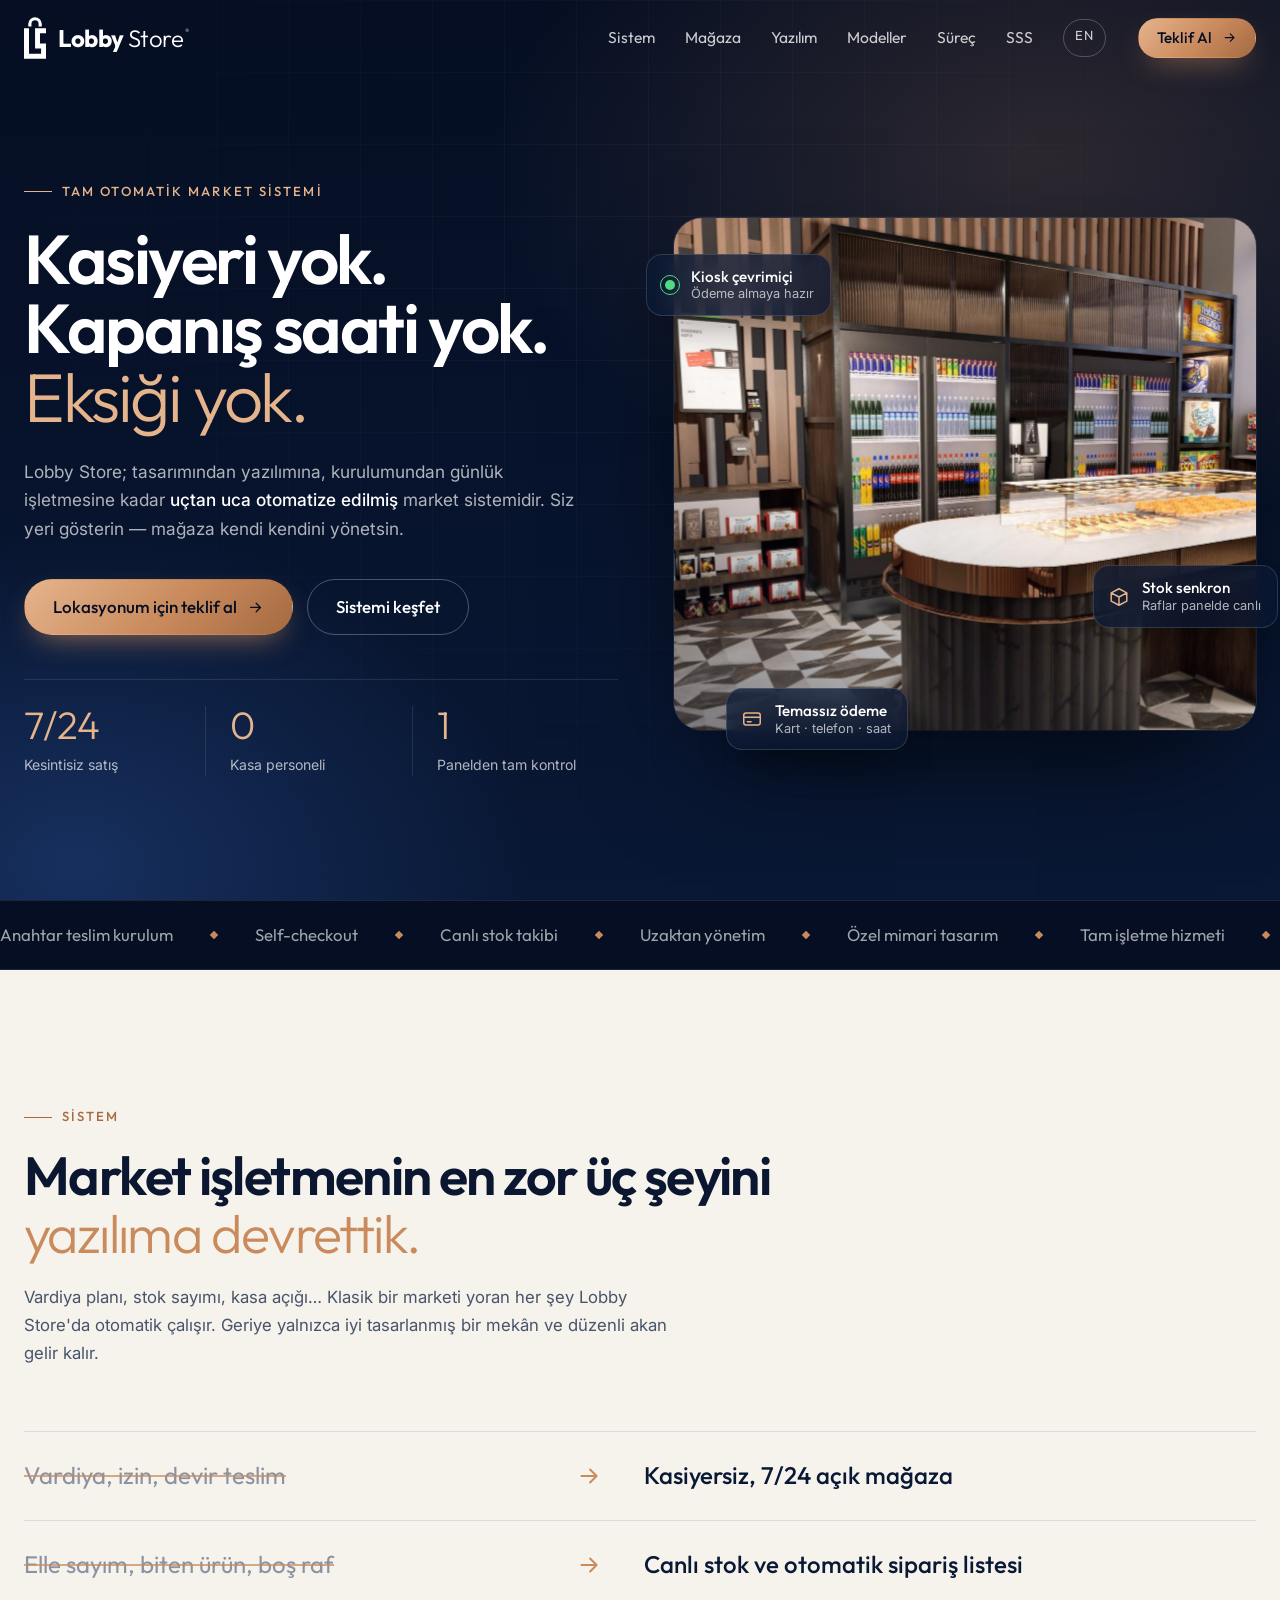
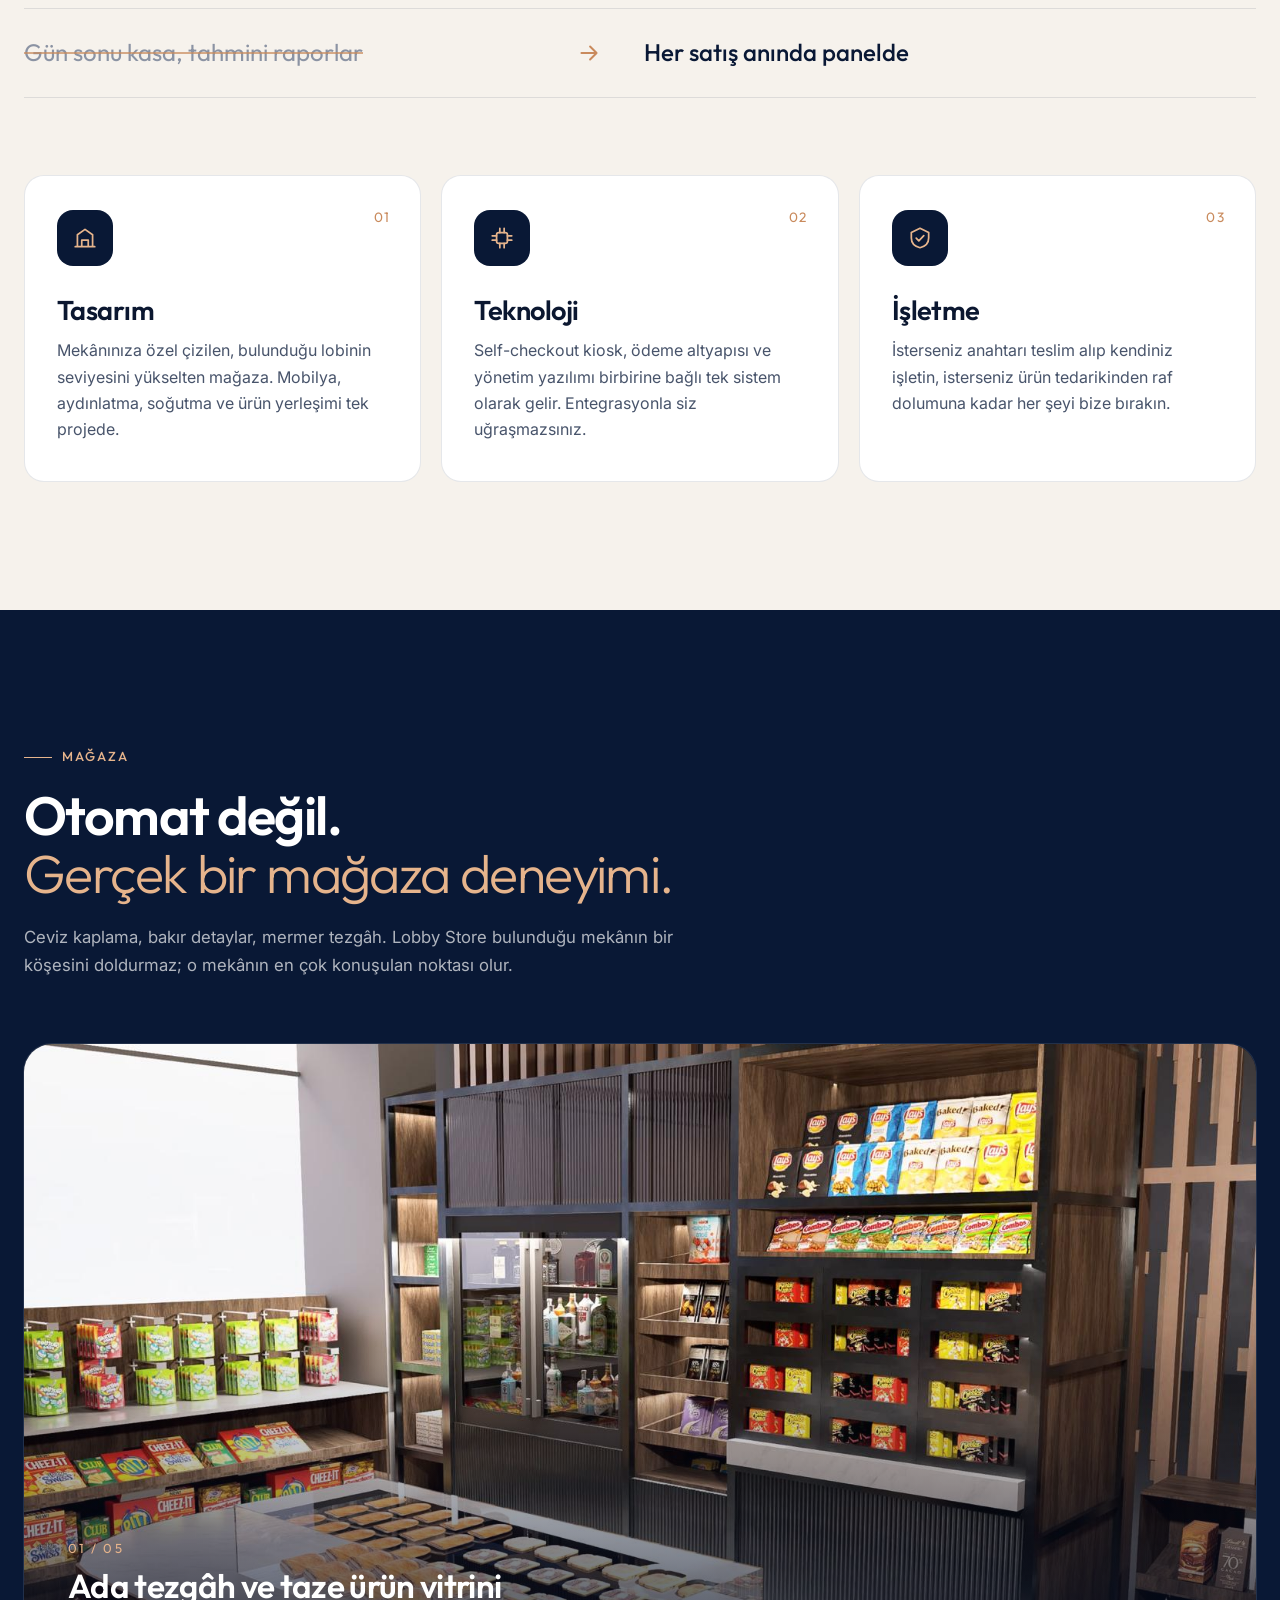
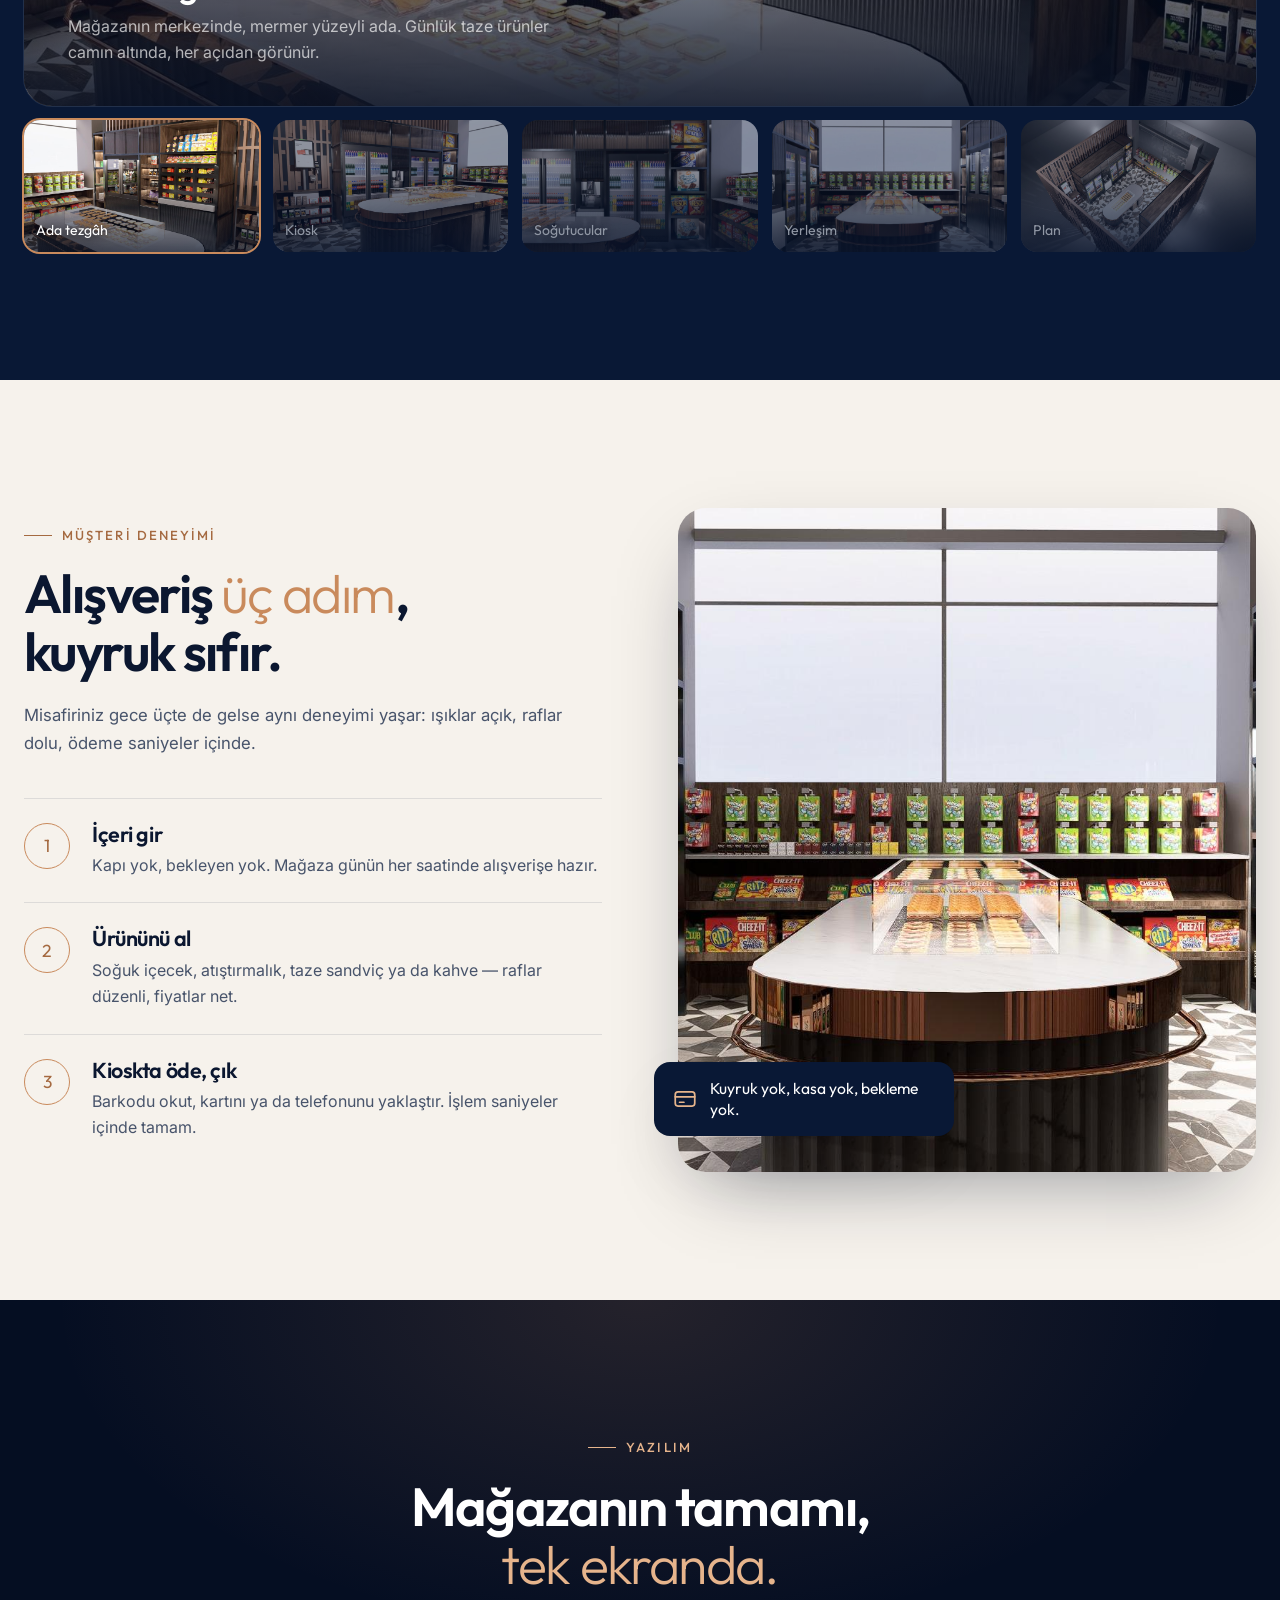
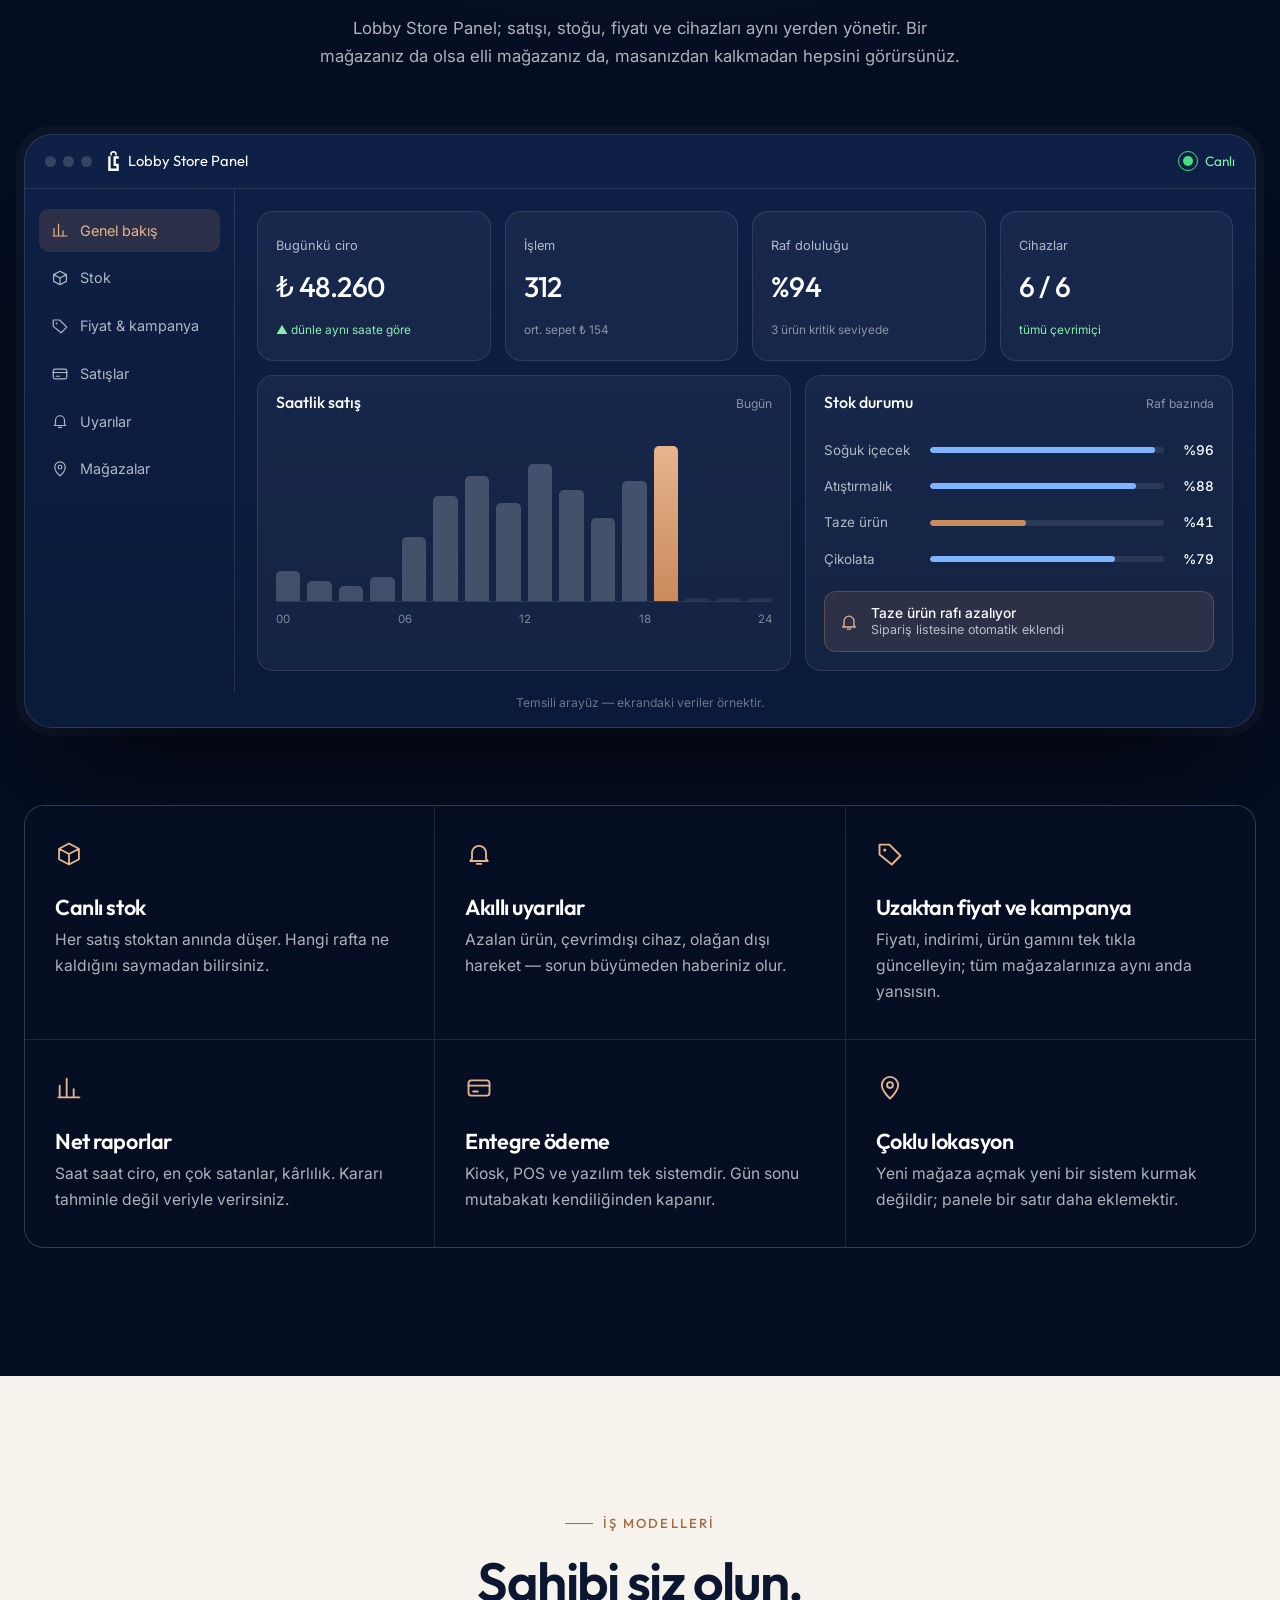
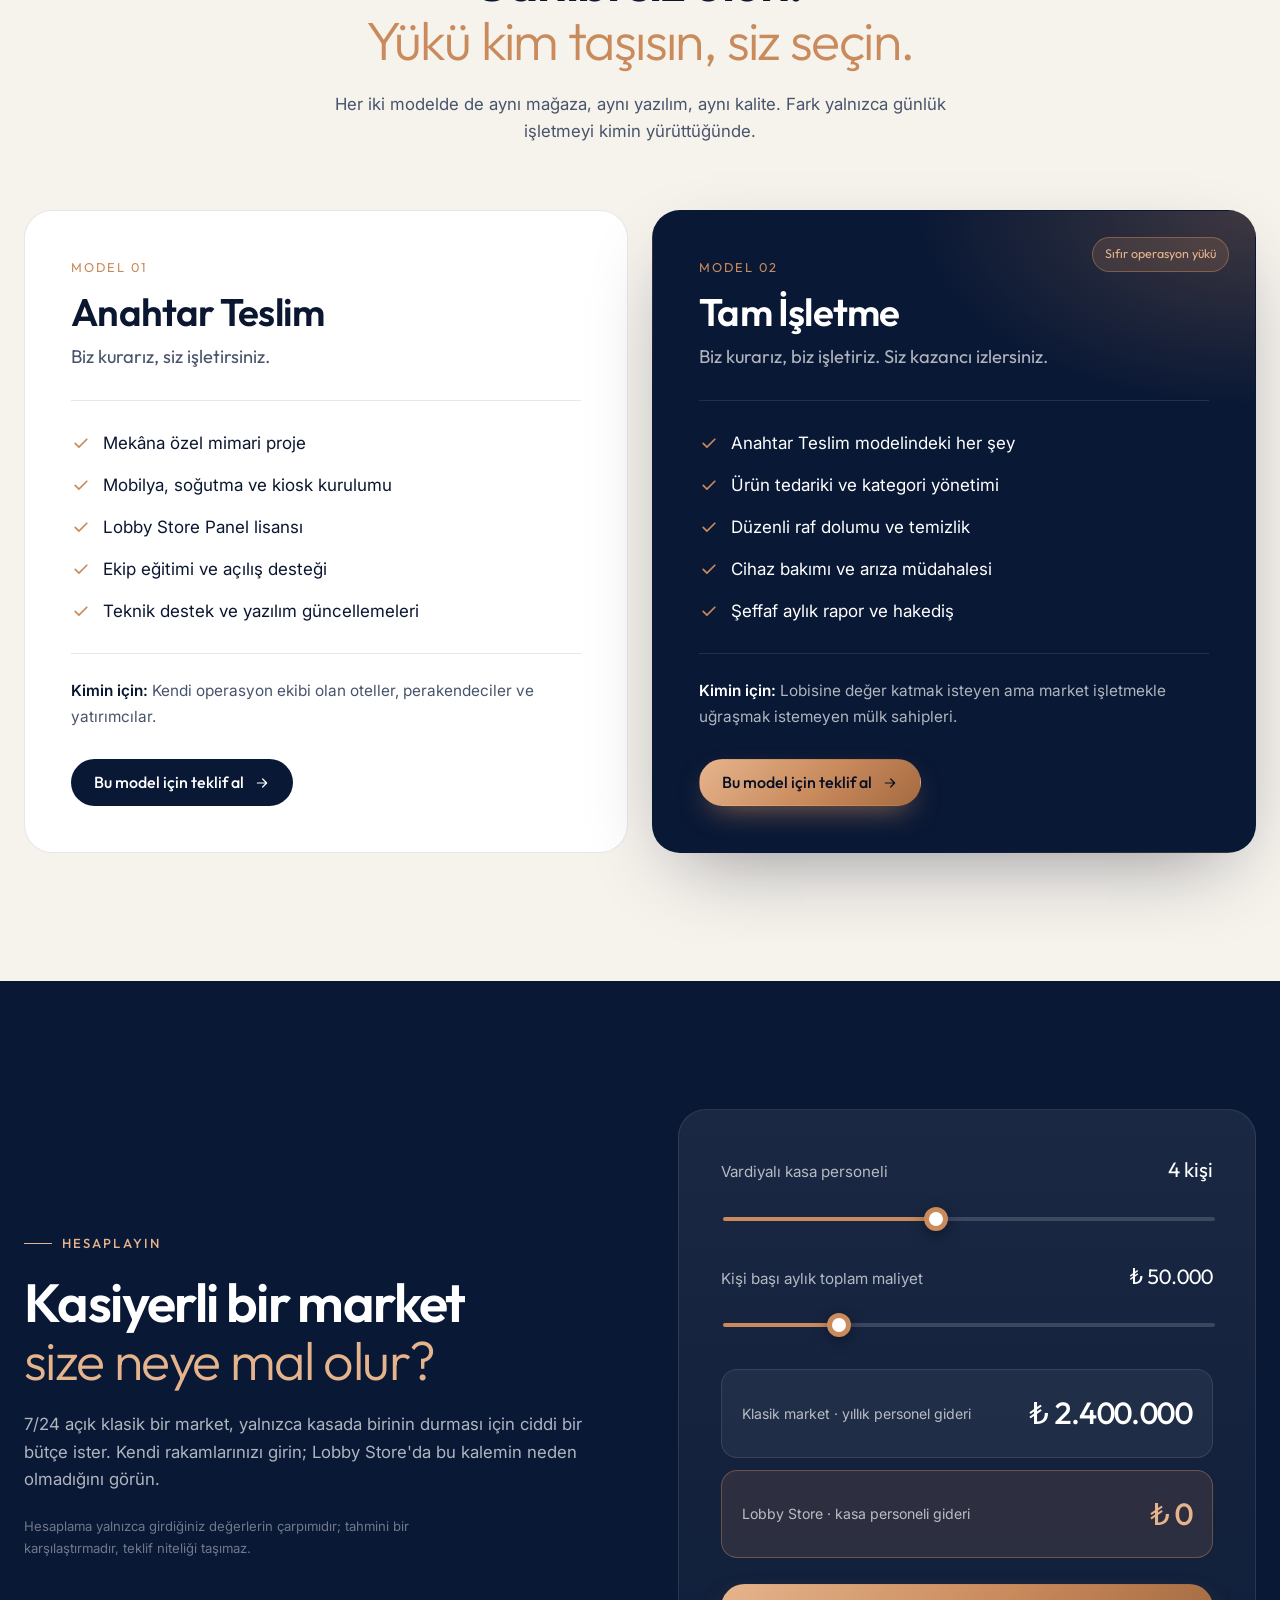
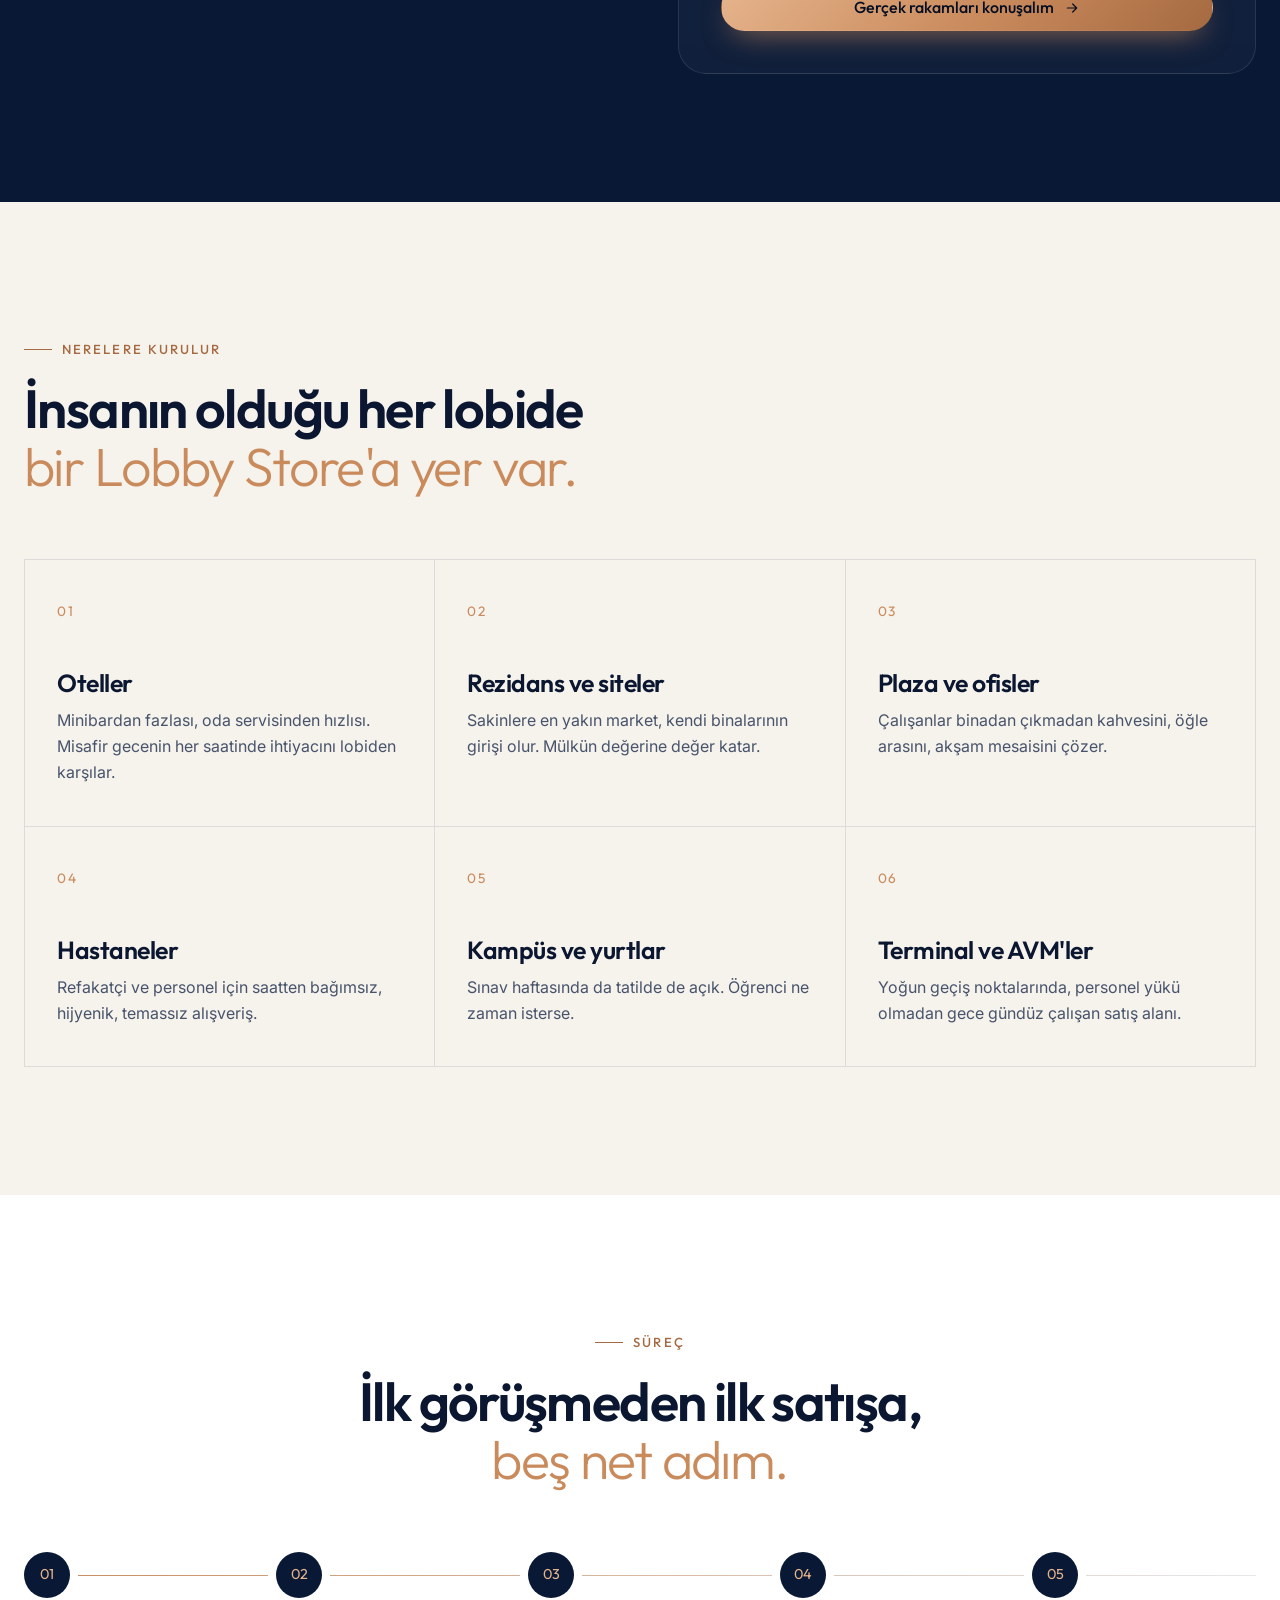
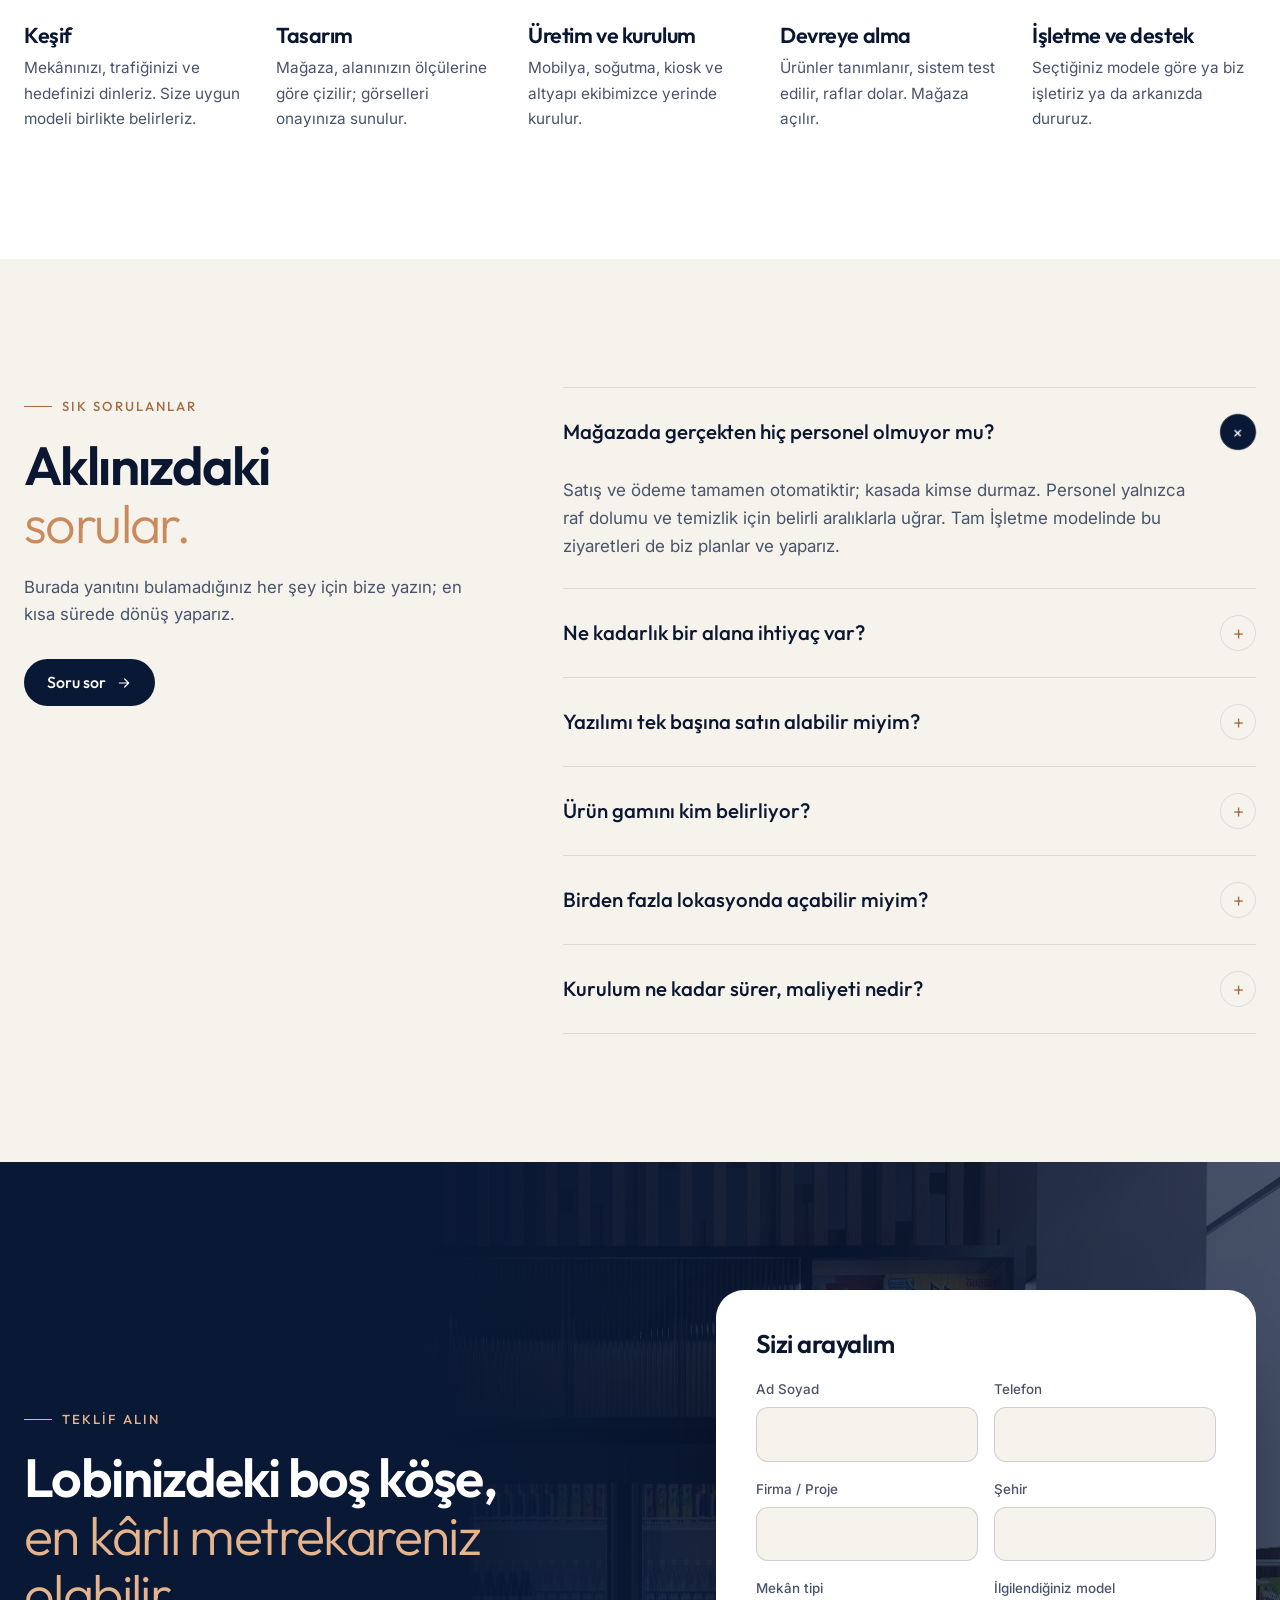
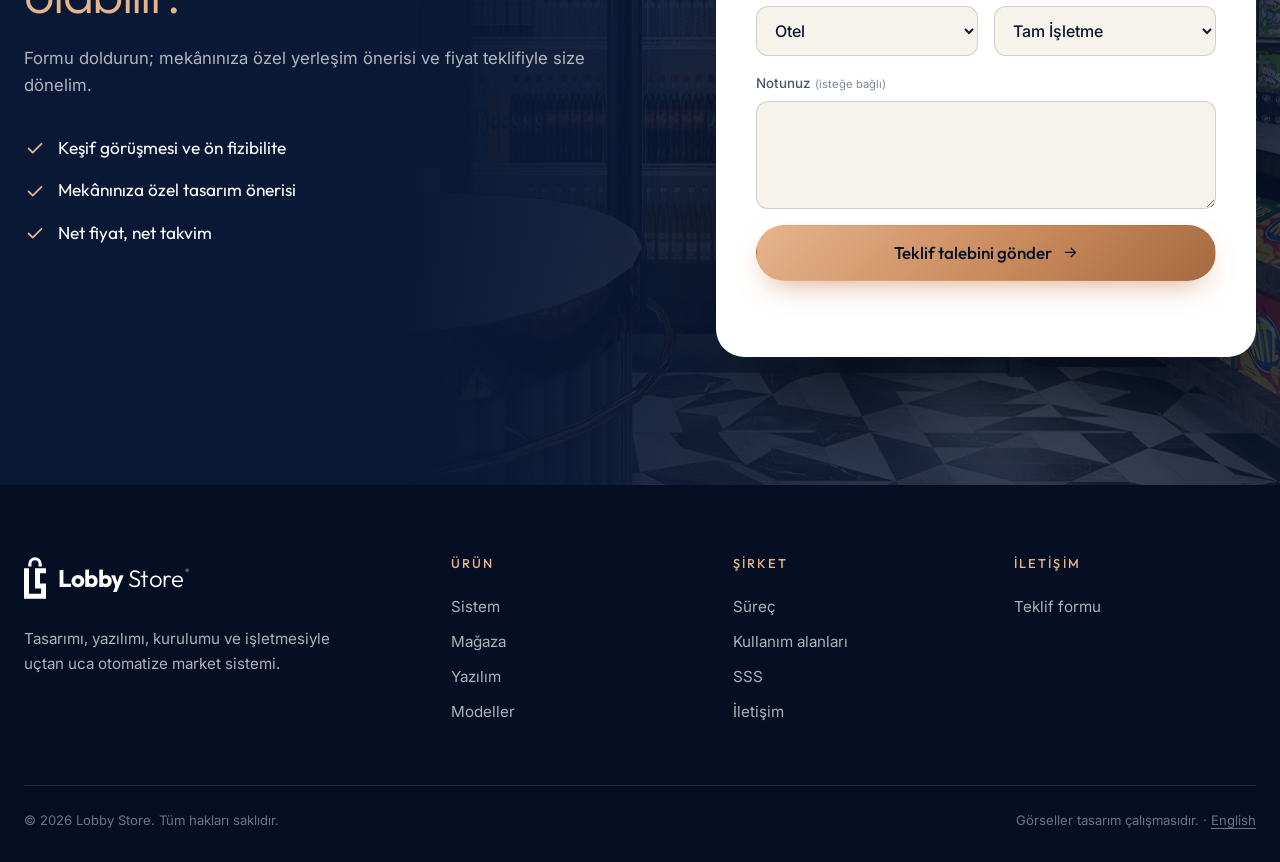
==== commit 4a15224c: "Add English page and language switch Co-Authored-By: Claude Opus 5.5 <noreply@anthropic.com>" ====
--- a/index.html
+++ b/index.html
@@ -10,6 +10,8 @@
   <meta property="og:description" content="Tasarım, yazılım, kurulum ve işletme tek elden. Lobinizde 7/24 açık, kasiyersiz market.">
   <meta property="og:image" content="assets/img/store-kiosk.jpg">
   <meta property="og:type" content="website">
+  <link rel="alternate" hreflang="tr" href="index.html">
+  <link rel="alternate" hreflang="en" href="en/index.html">
   <link rel="icon" href="assets/img/favicon.svg" type="image/svg+xml">
   <link rel="preconnect" href="https://fonts.googleapis.com">
   <link rel="preconnect" href="https://fonts.gstatic.com" crossorigin>
@@ -53,6 +55,7 @@
       <a href="#modeller">Modeller</a>
       <a href="#surec">Süreç</a>
       <a href="#sss">SSS</a>
+      <a class="lang" href="en/index.html" lang="en" hreflang="en" aria-label="English">EN</a>
       <a class="btn btn--copper nav__cta-m" href="#iletisim">Teklif Al</a>
     </nav>
     <a class="btn btn--copper nav__cta" href="#iletisim">Teklif Al <svg><use href="#i-arrow"/></svg></a>
@@ -450,7 +453,7 @@
   </div>
   <div class="wrap foot__base">
     <span>© <span id="year">2026</span> Lobby Store. Tüm hakları saklıdır.</span>
-    <span>Görseller tasarım çalışmasıdır.</span>
+    <span>Görseller tasarım çalışmasıdır. · <a href="en/index.html" lang="en" hreflang="en">English</a></span>
   </div>
 </footer>
 
--- a/assets/css/style.css
+++ b/assets/css/style.css
@@ -98,6 +98,11 @@
 .nav__links a:not(.btn)::after { content: ""; position: absolute; left: 0; right: 0; bottom: 0; height: 1px; background: var(--copper-hi); transform: scaleX(0); transform-origin: left; transition: transform .3s var(--ease); }
 .nav__links a:hover { color: #fff; }
 .nav__links a:hover::after { transform: scaleX(1); }
+.nav__links a.lang { padding: 5px 11px; border: 1px solid rgba(255, 255, 255, .24); border-radius: 999px; font-size: .82rem; letter-spacing: .08em; transition: border-color .2s, color .2s, background .2s; }
+.nav__links a.lang::after { display: none; }
+.nav__links a.lang:hover { border-color: var(--copper-hi); color: var(--copper-hi); }
+.foot__base a { text-decoration: underline; text-underline-offset: 3px; }
+.foot__base a:hover { color: #fff; }
 .nav__cta { padding: 10px 18px; font-size: .95rem; }
 .nav__cta-m { display: none; }
 .nav__burger { display: none; width: 44px; height: 44px; margin-left: auto; background: none; border: 1px solid var(--line-dark); border-radius: 12px; cursor: pointer; position: relative; }
@@ -397,7 +402,8 @@
 @media (max-width: 900px) {
   .nav__links { position: fixed; inset: 76px 0 auto; flex-direction: column; gap: 0; padding: 12px 24px 28px; background: rgba(5, 14, 34, .97); backdrop-filter: blur(16px); border-bottom: 1px solid var(--line-dark); font-size: 1.2rem; transform: translateY(-12px); opacity: 0; pointer-events: none; transition: opacity .3s, transform .3s var(--ease); }
   .nav__links.is-open { opacity: 1; transform: none; pointer-events: auto; }
-  .nav__links a:not(.btn) { padding: 15px 0; border-bottom: 1px solid var(--line-dark); }
+  .nav__links a:not(.btn):not(.lang) { padding: 15px 0; border-bottom: 1px solid var(--line-dark); }
+  .nav__links a.lang { align-self: flex-start; margin-top: 20px; padding: 8px 16px; font-size: .95rem; }
   .nav__links a::after { display: none; }
   .nav__cta { display: none; }
   .nav__cta-m { display: inline-flex; margin-top: 22px; color: var(--navy-950) !important; }
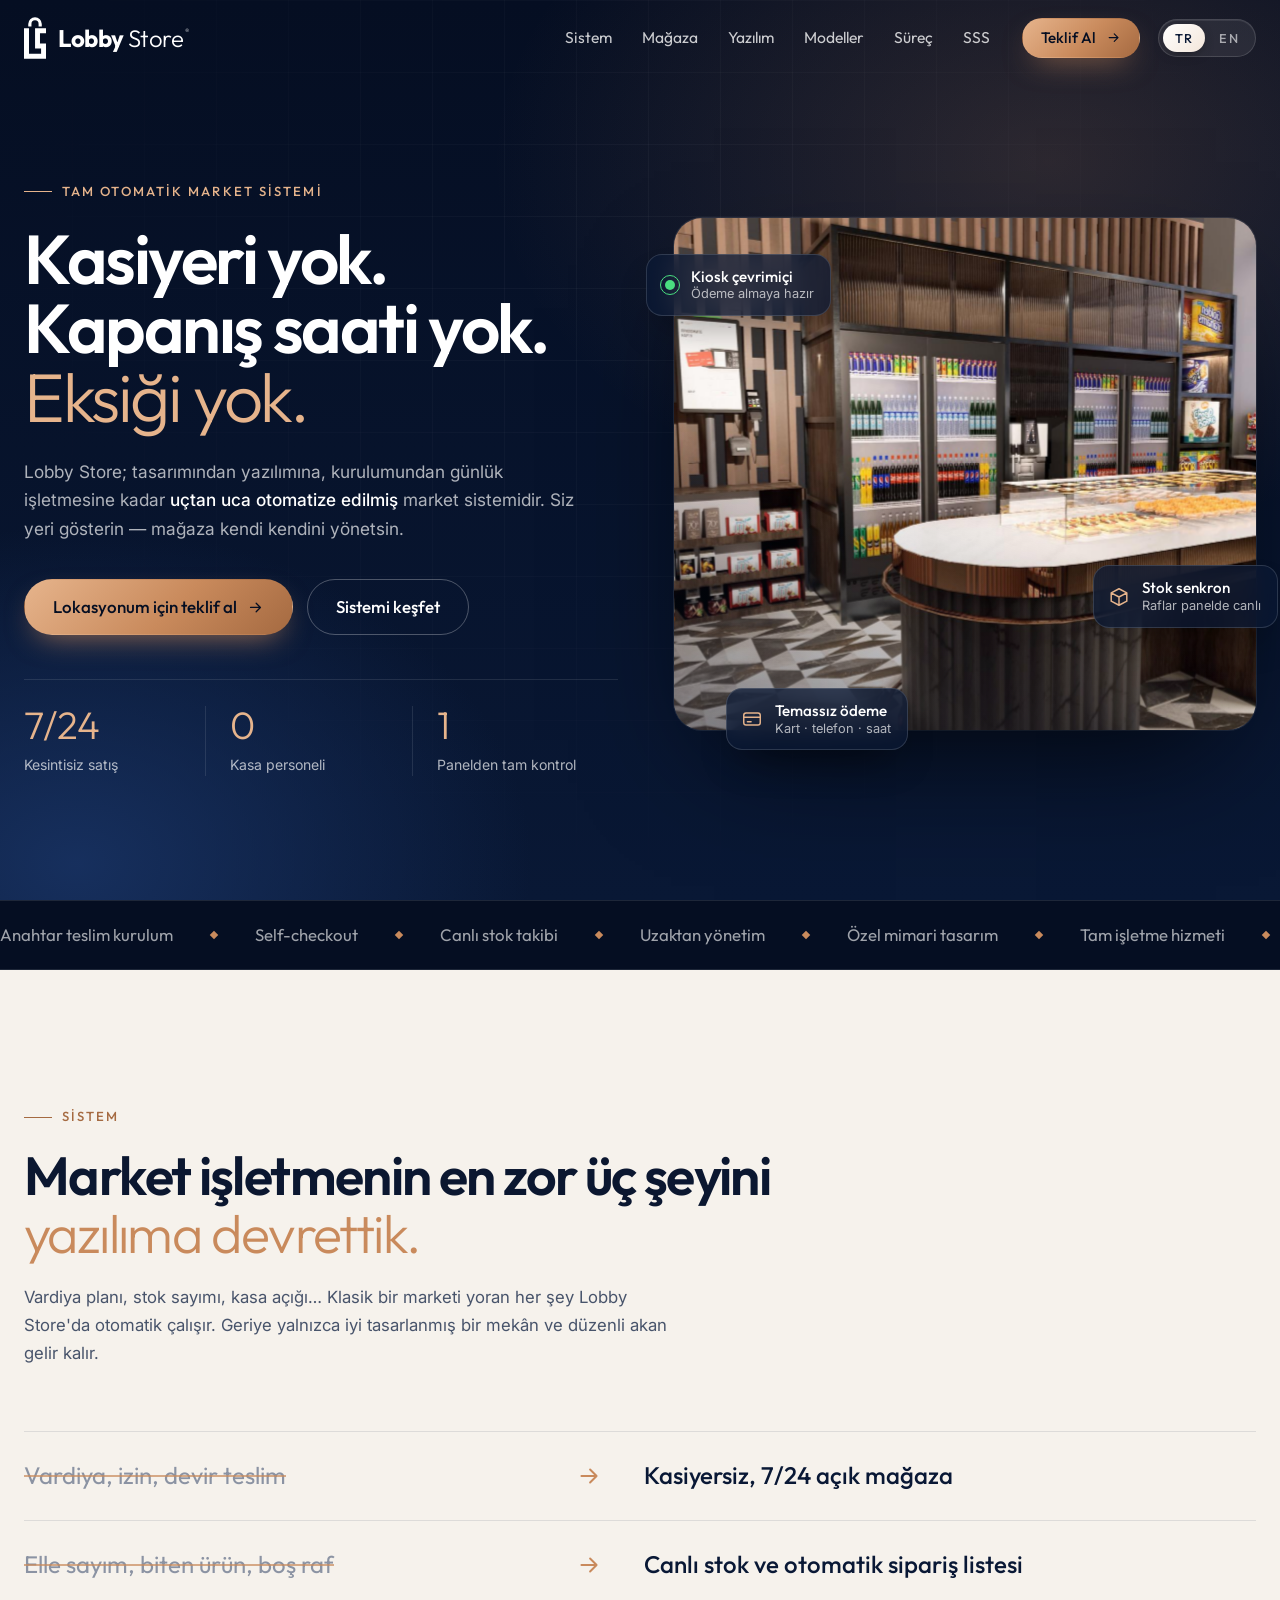
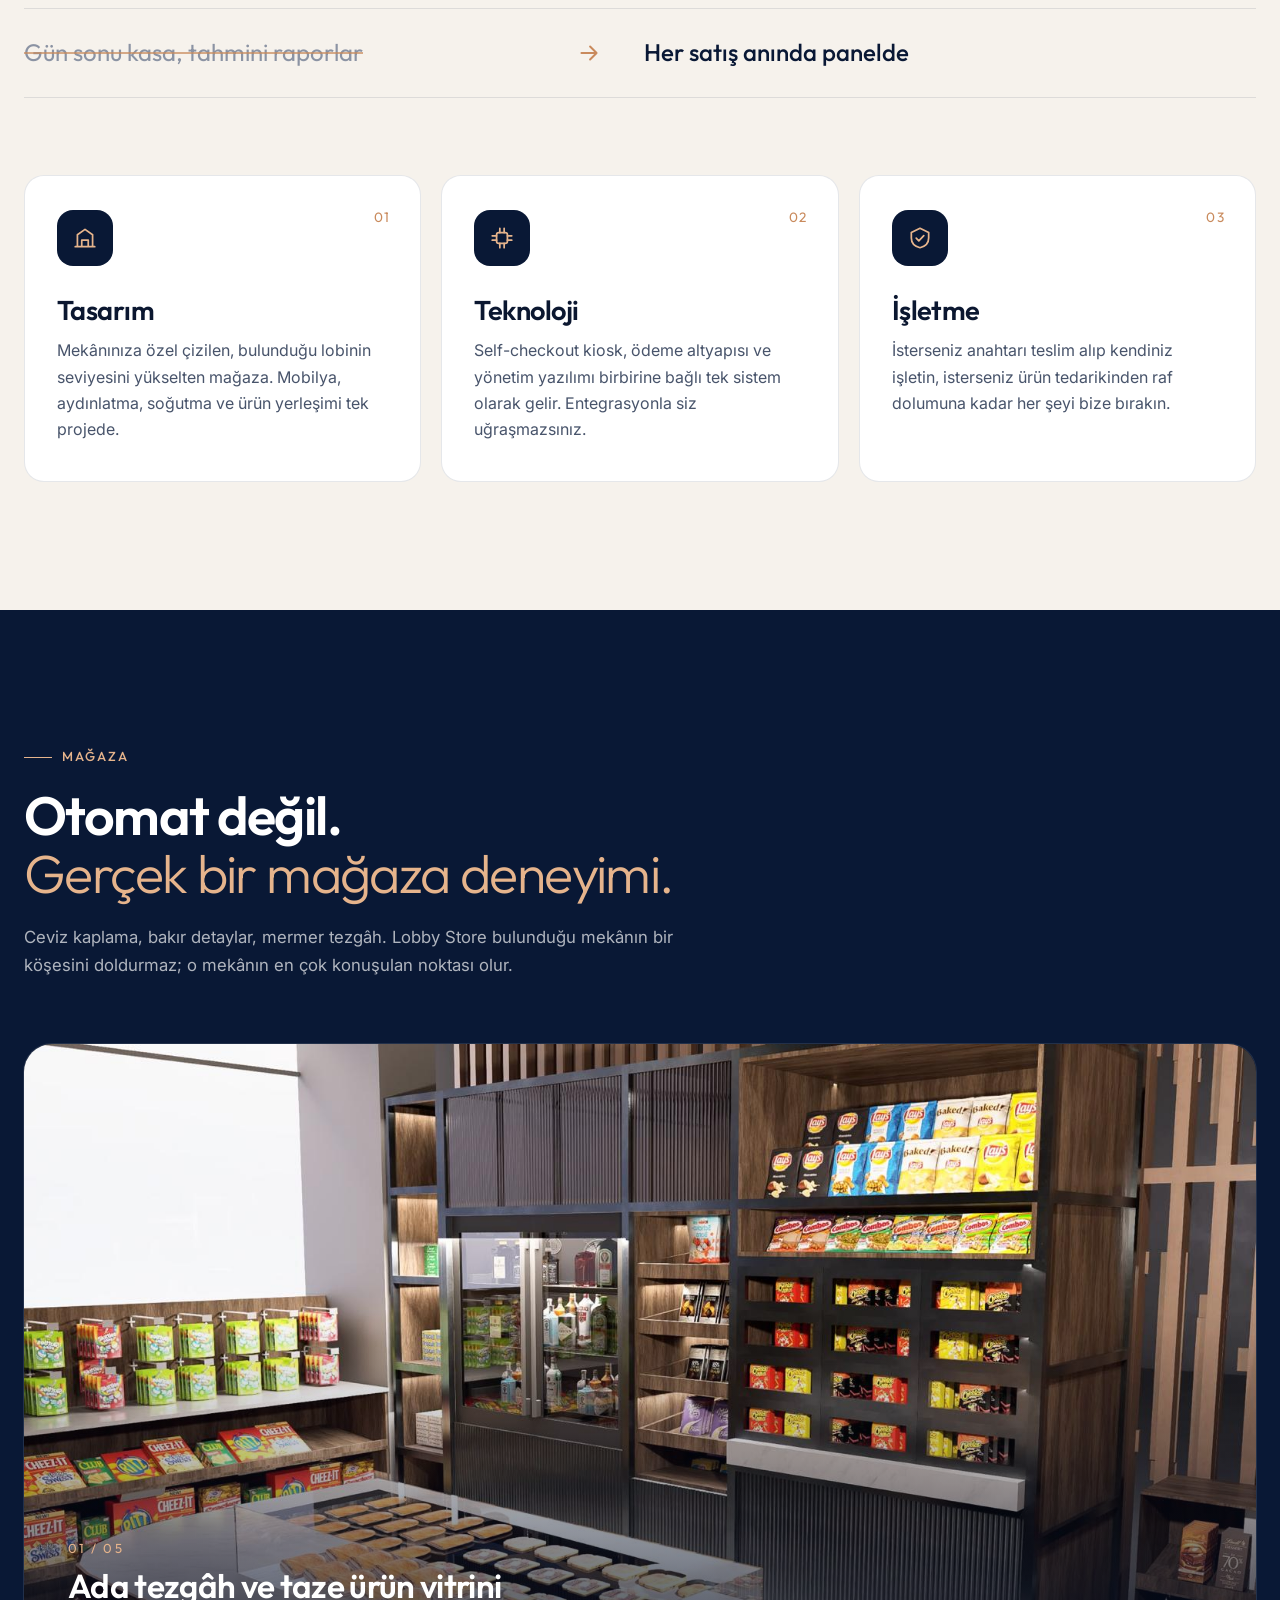
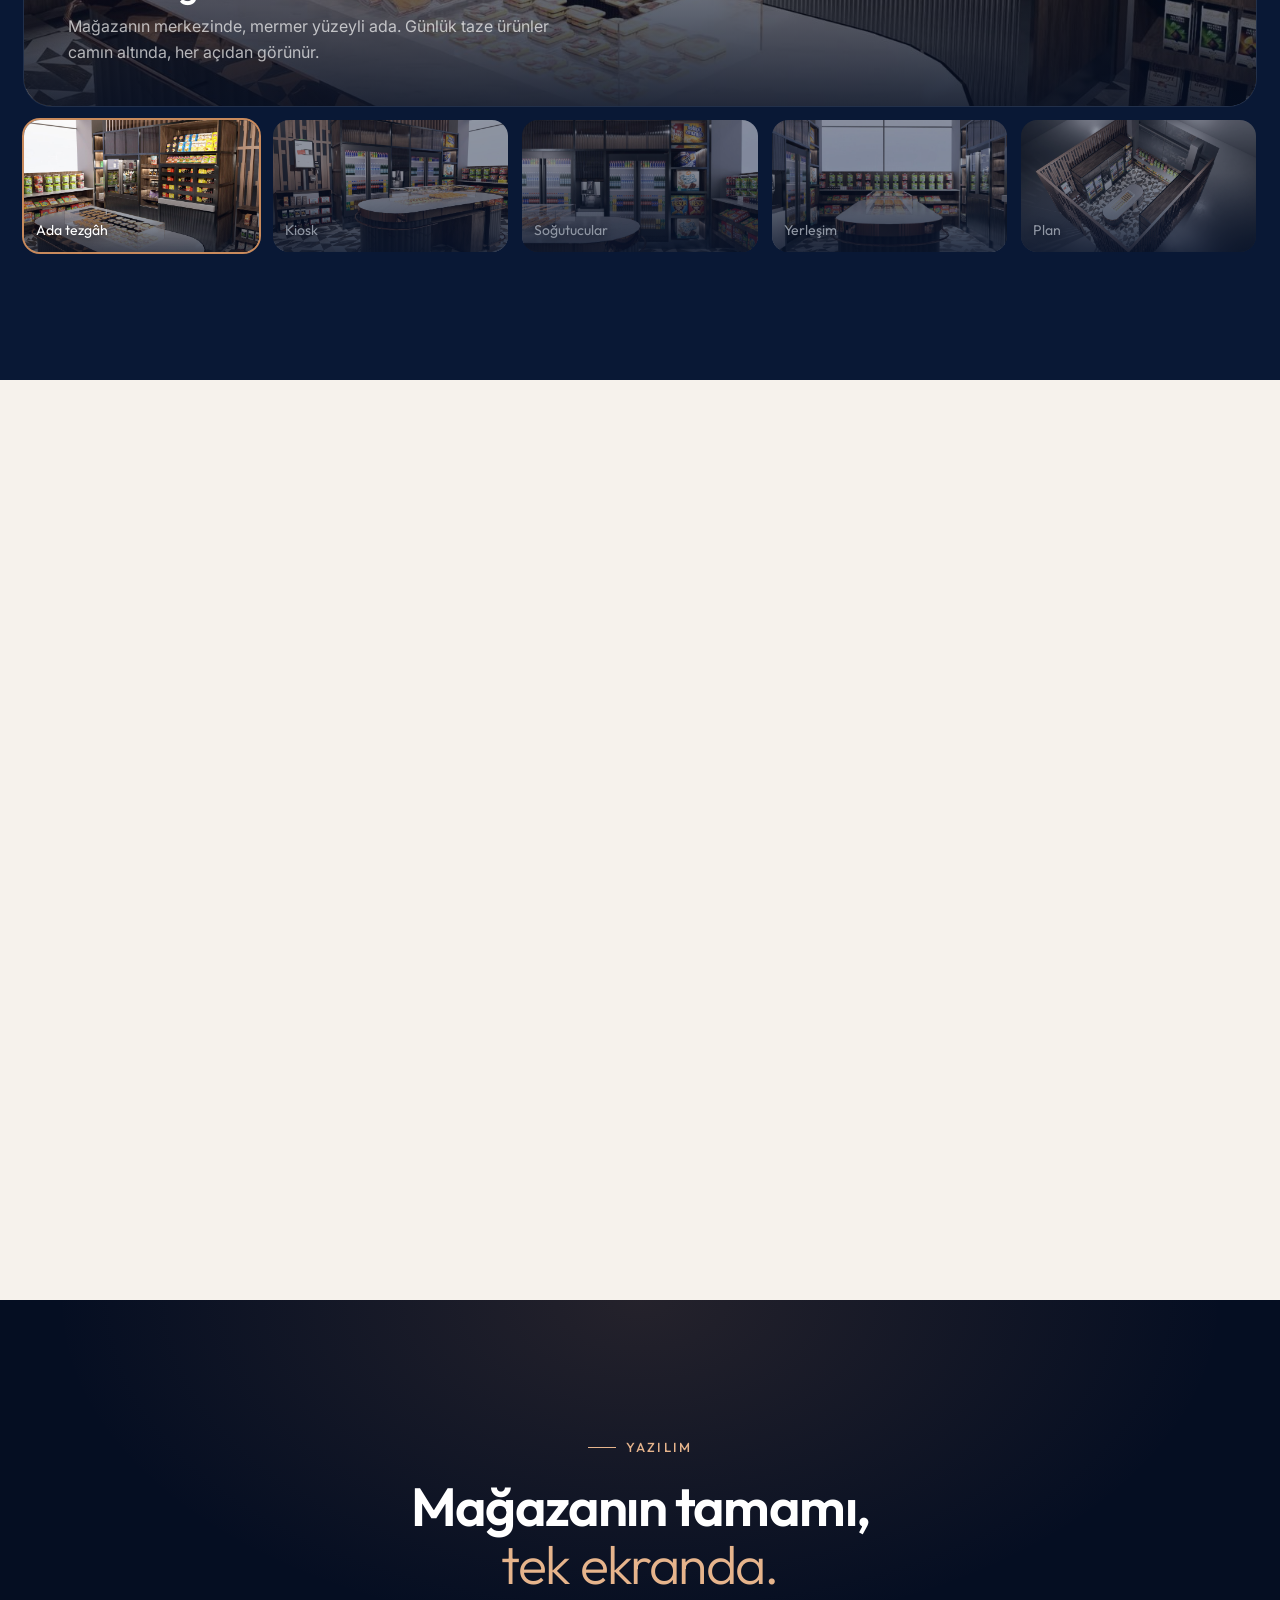
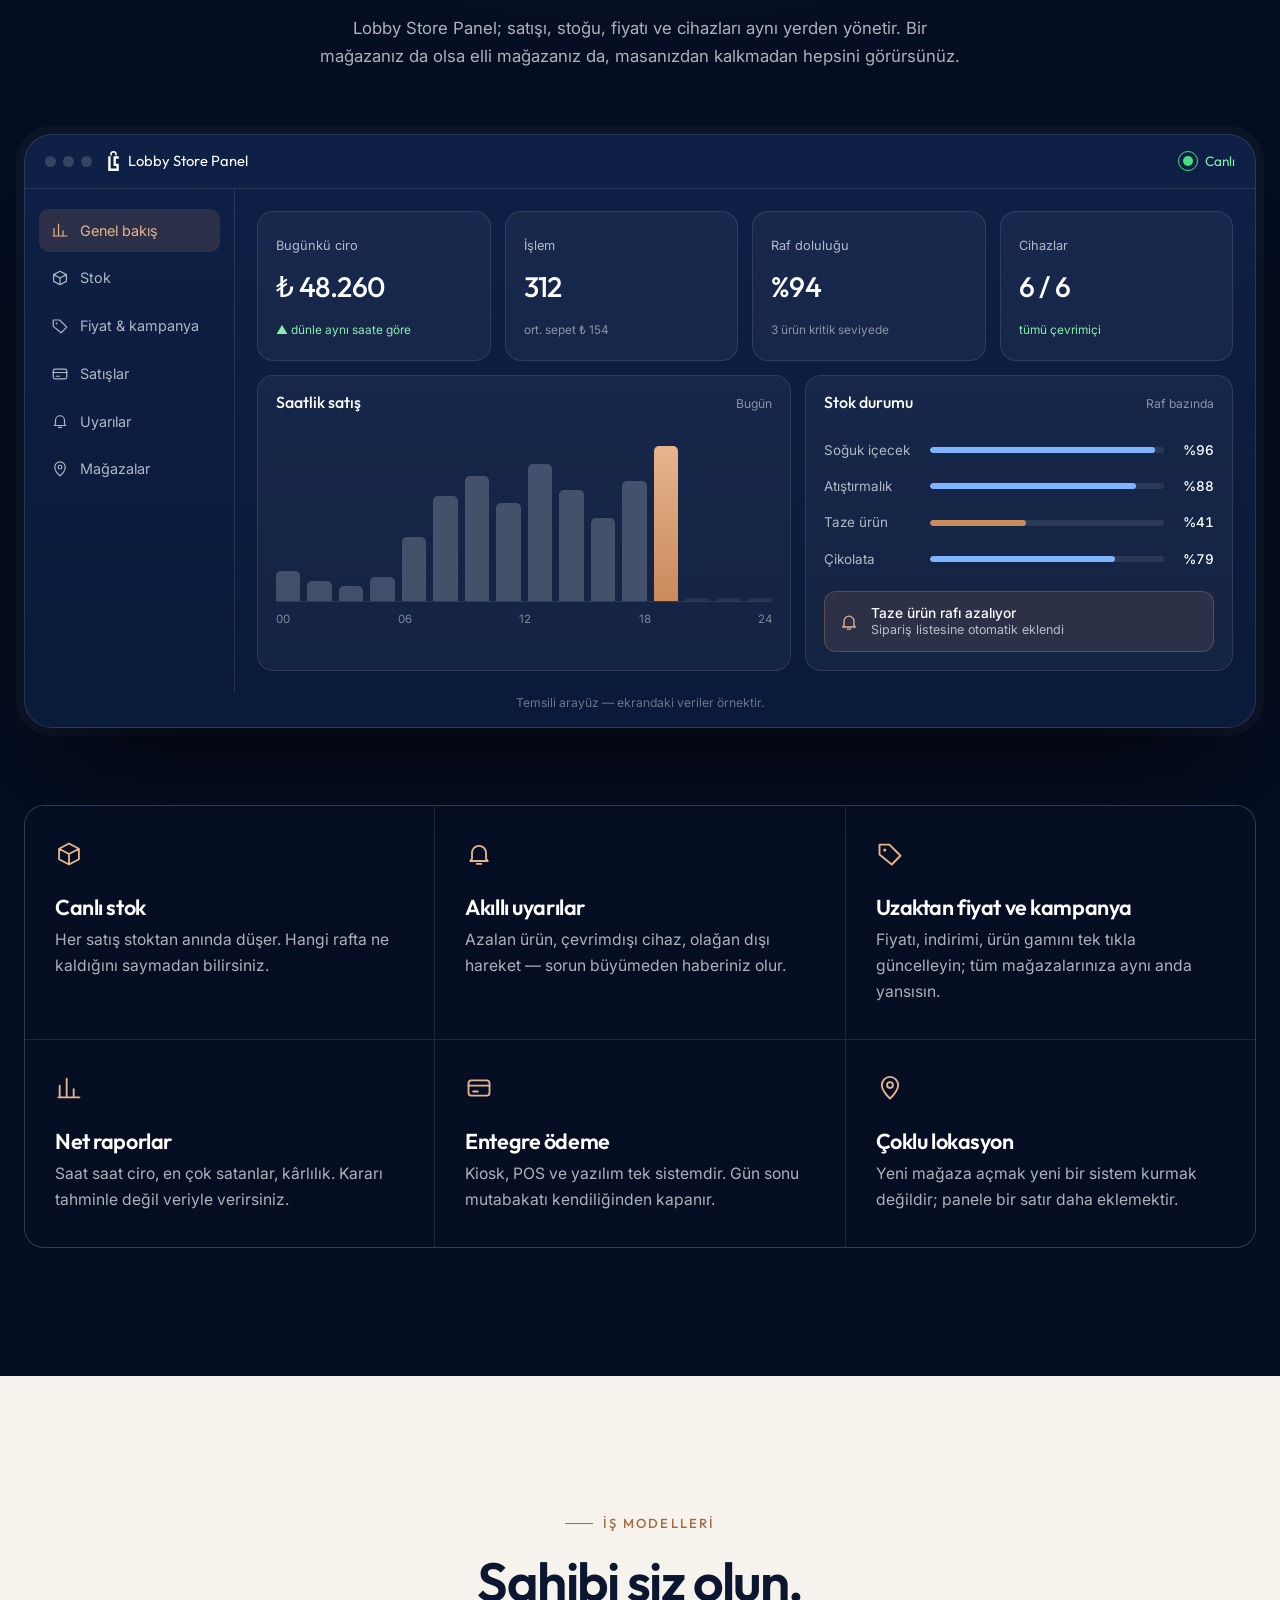
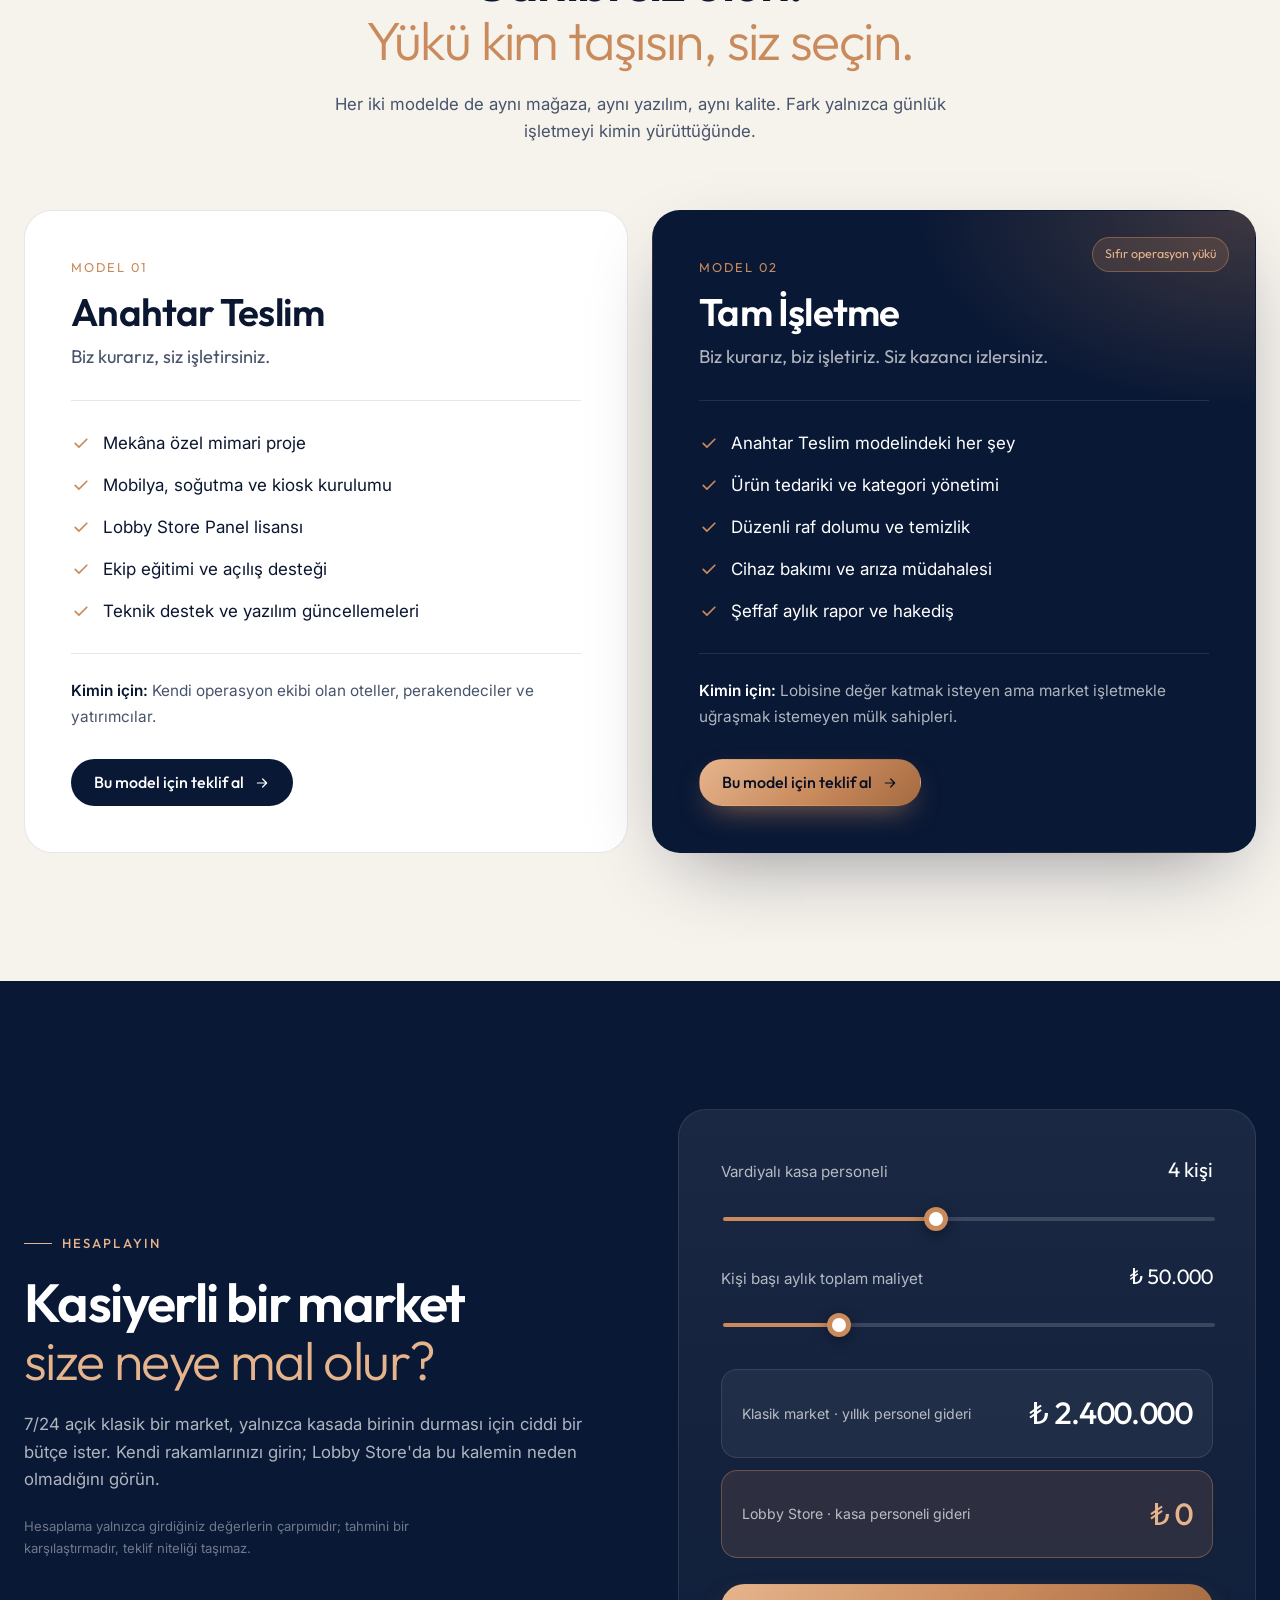
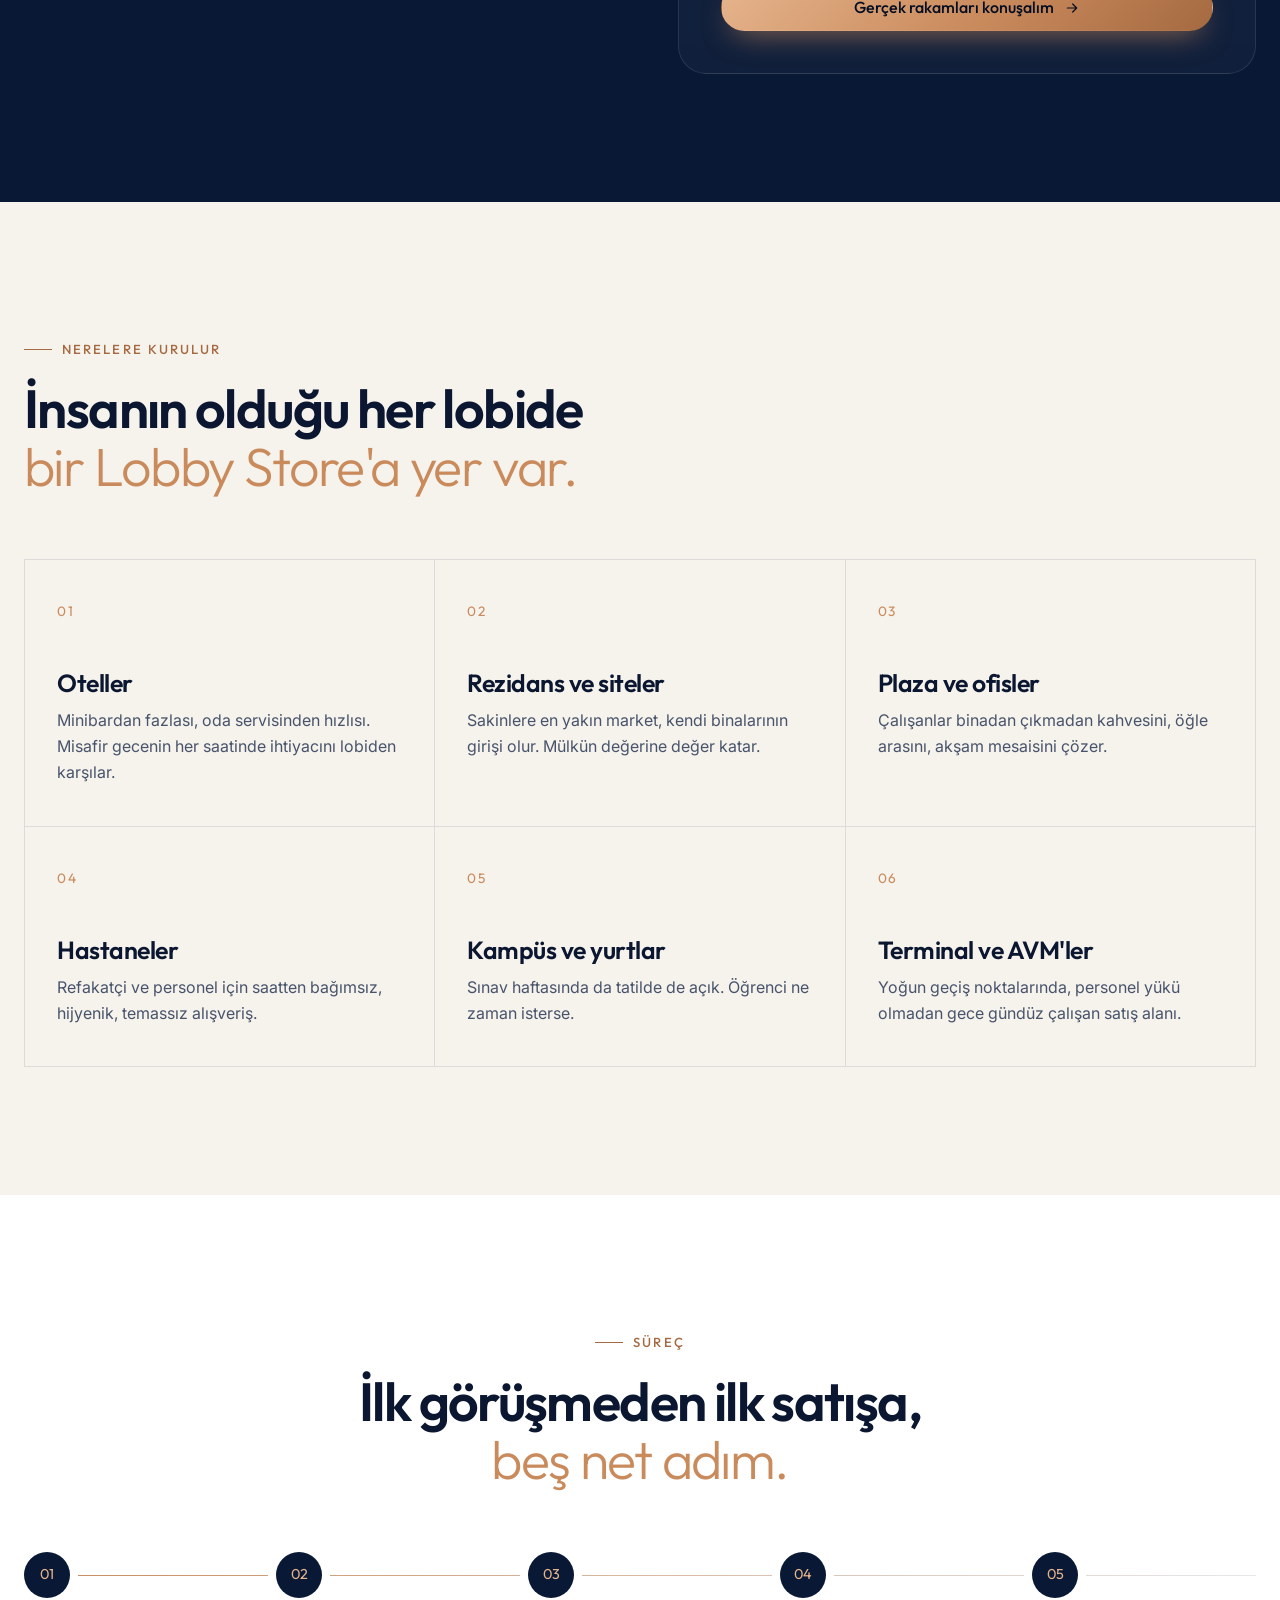
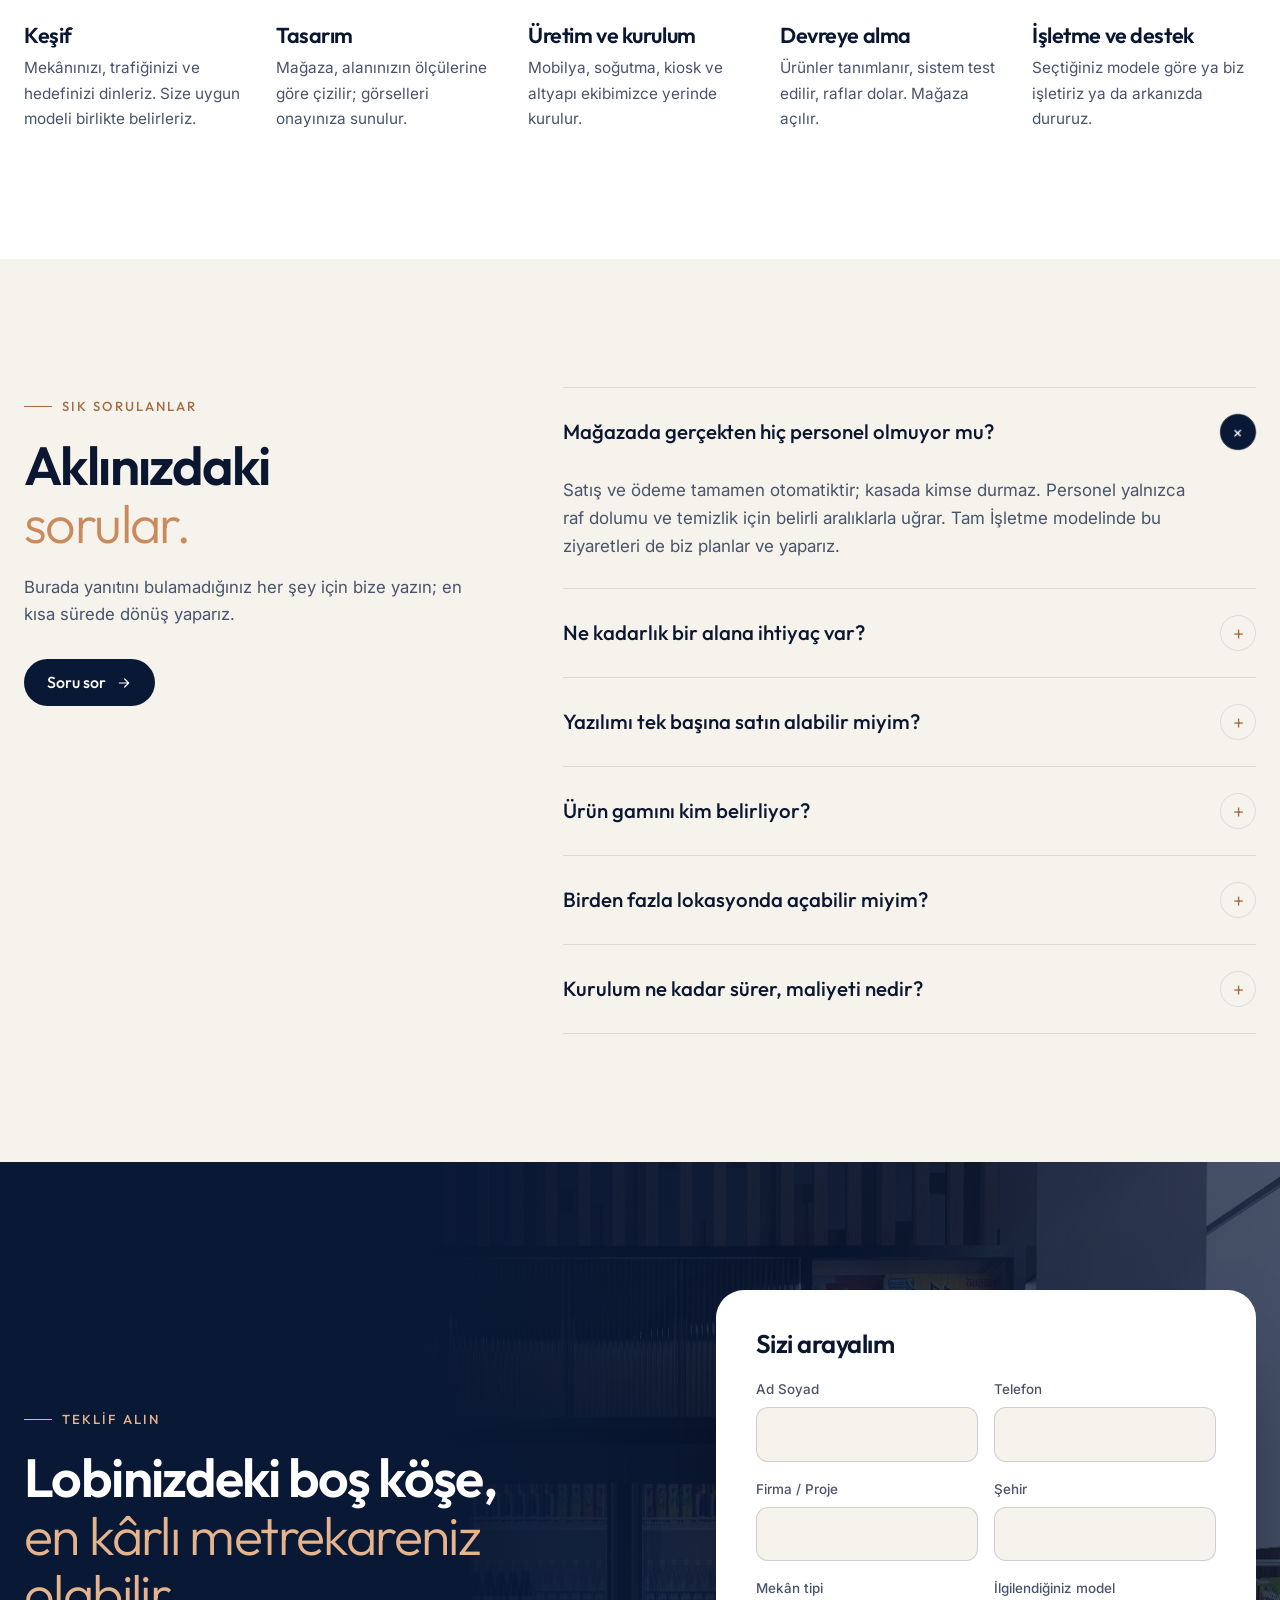
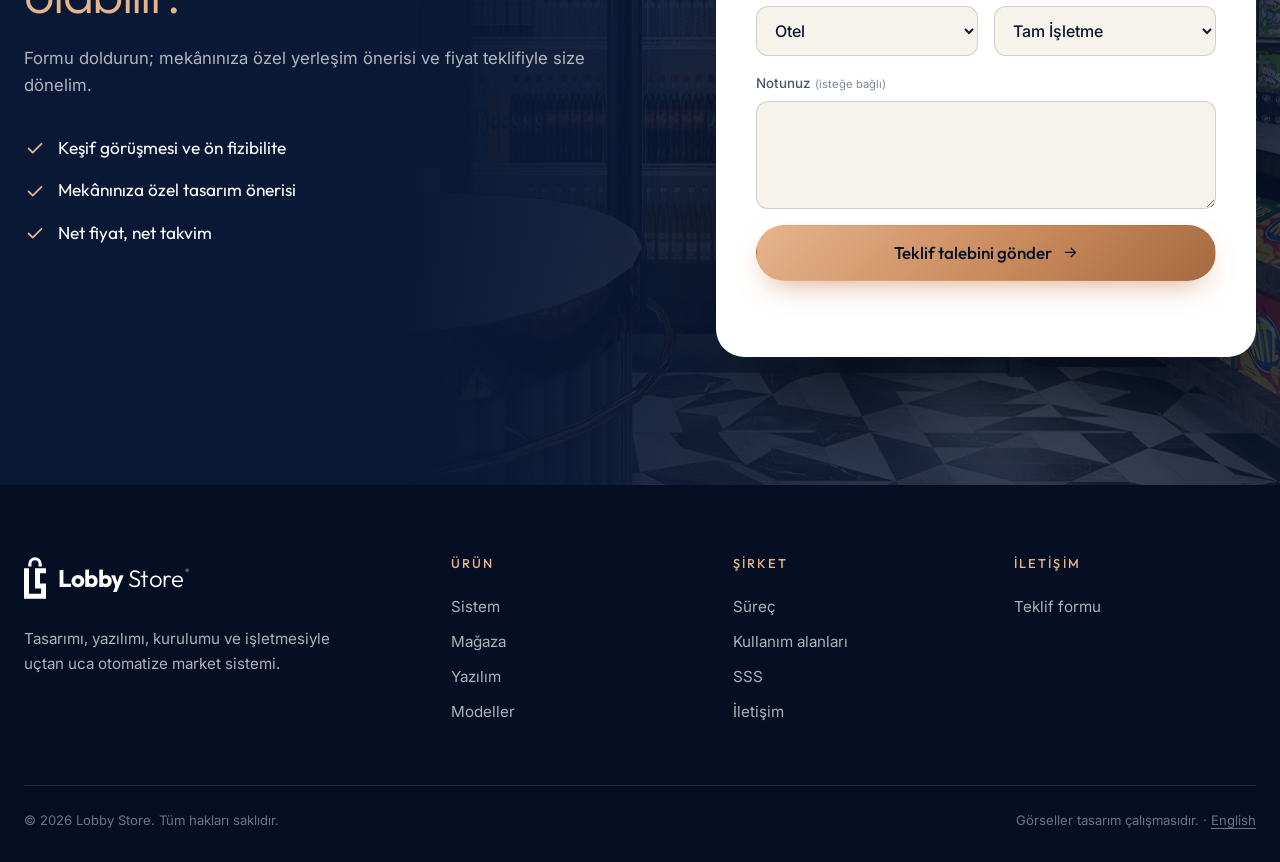
==== commit c71daaa8: "Move language switch after the quote button as a segmented toggle Co-Authored-By: Claude Opus 5.5 <n" ====
--- a/index.html
+++ b/index.html
@@ -55,10 +55,13 @@
       <a href="#modeller">Modeller</a>
       <a href="#surec">Süreç</a>
       <a href="#sss">SSS</a>
-      <a class="lang" href="en/index.html" lang="en" hreflang="en" aria-label="English">EN</a>
       <a class="btn btn--copper nav__cta-m" href="#iletisim">Teklif Al</a>
     </nav>
     <a class="btn btn--copper nav__cta" href="#iletisim">Teklif Al <svg><use href="#i-arrow"/></svg></a>
+    <div class="lang" role="group" aria-label="Dil seçimi">
+      <span class="is-on" aria-current="true">TR</span>
+      <a href="en/index.html" lang="en" hreflang="en" aria-label="English">EN</a>
+    </div>
     <button class="nav__burger" id="burger" aria-label="Menüyü aç" aria-expanded="false" aria-controls="navLinks"><span></span><span></span></button>
   </div>
 </header>
--- a/assets/css/style.css
+++ b/assets/css/style.css
@@ -98,9 +98,10 @@
 .nav__links a:not(.btn)::after { content: ""; position: absolute; left: 0; right: 0; bottom: 0; height: 1px; background: var(--copper-hi); transform: scaleX(0); transform-origin: left; transition: transform .3s var(--ease); }
 .nav__links a:hover { color: #fff; }
 .nav__links a:hover::after { transform: scaleX(1); }
-.nav__links a.lang { padding: 5px 11px; border: 1px solid rgba(255, 255, 255, .24); border-radius: 999px; font-size: .82rem; letter-spacing: .08em; transition: border-color .2s, color .2s, background .2s; }
-.nav__links a.lang::after { display: none; }
-.nav__links a.lang:hover { border-color: var(--copper-hi); color: var(--copper-hi); }
+.lang { display: inline-flex; align-items: center; gap: 2px; margin-left: -14px; padding: 4px; border-radius: 999px; background: rgba(255, 255, 255, .07); border: 1px solid rgba(255, 255, 255, .14); box-shadow: inset 0 1px 0 rgba(255, 255, 255, .08); font-family: var(--display); font-size: .8rem; font-weight: 500; letter-spacing: .1em; line-height: 1; }
+.lang > * { padding: 8px 12px; border-radius: 999px; color: rgba(255, 255, 255, .6); transition: color .25s, background .25s; }
+.lang a:hover { color: #fff; background: rgba(255, 255, 255, .1); }
+.lang .is-on { background: linear-gradient(135deg, #fff, #f3e6da); color: var(--navy-900); box-shadow: 0 4px 12px -4px rgba(0, 0, 0, .5); }
 .foot__base a { text-decoration: underline; text-underline-offset: 3px; }
 .foot__base a:hover { color: #fff; }
 .nav__cta { padding: 10px 18px; font-size: .95rem; }
@@ -402,8 +403,10 @@
 @media (max-width: 900px) {
   .nav__links { position: fixed; inset: 76px 0 auto; flex-direction: column; gap: 0; padding: 12px 24px 28px; background: rgba(5, 14, 34, .97); backdrop-filter: blur(16px); border-bottom: 1px solid var(--line-dark); font-size: 1.2rem; transform: translateY(-12px); opacity: 0; pointer-events: none; transition: opacity .3s, transform .3s var(--ease); }
   .nav__links.is-open { opacity: 1; transform: none; pointer-events: auto; }
-  .nav__links a:not(.btn):not(.lang) { padding: 15px 0; border-bottom: 1px solid var(--line-dark); }
-  .nav__links a.lang { align-self: flex-start; margin-top: 20px; padding: 8px 16px; font-size: .95rem; }
+  .nav__links a:not(.btn) { padding: 15px 0; border-bottom: 1px solid var(--line-dark); }
+  .nav__in { gap: 12px; }
+  .lang { margin-left: auto; }
+  .nav__burger { margin-left: 0; }
   .nav__links a::after { display: none; }
   .nav__cta { display: none; }
   .nav__cta-m { display: inline-flex; margin-top: 22px; color: var(--navy-950) !important; }
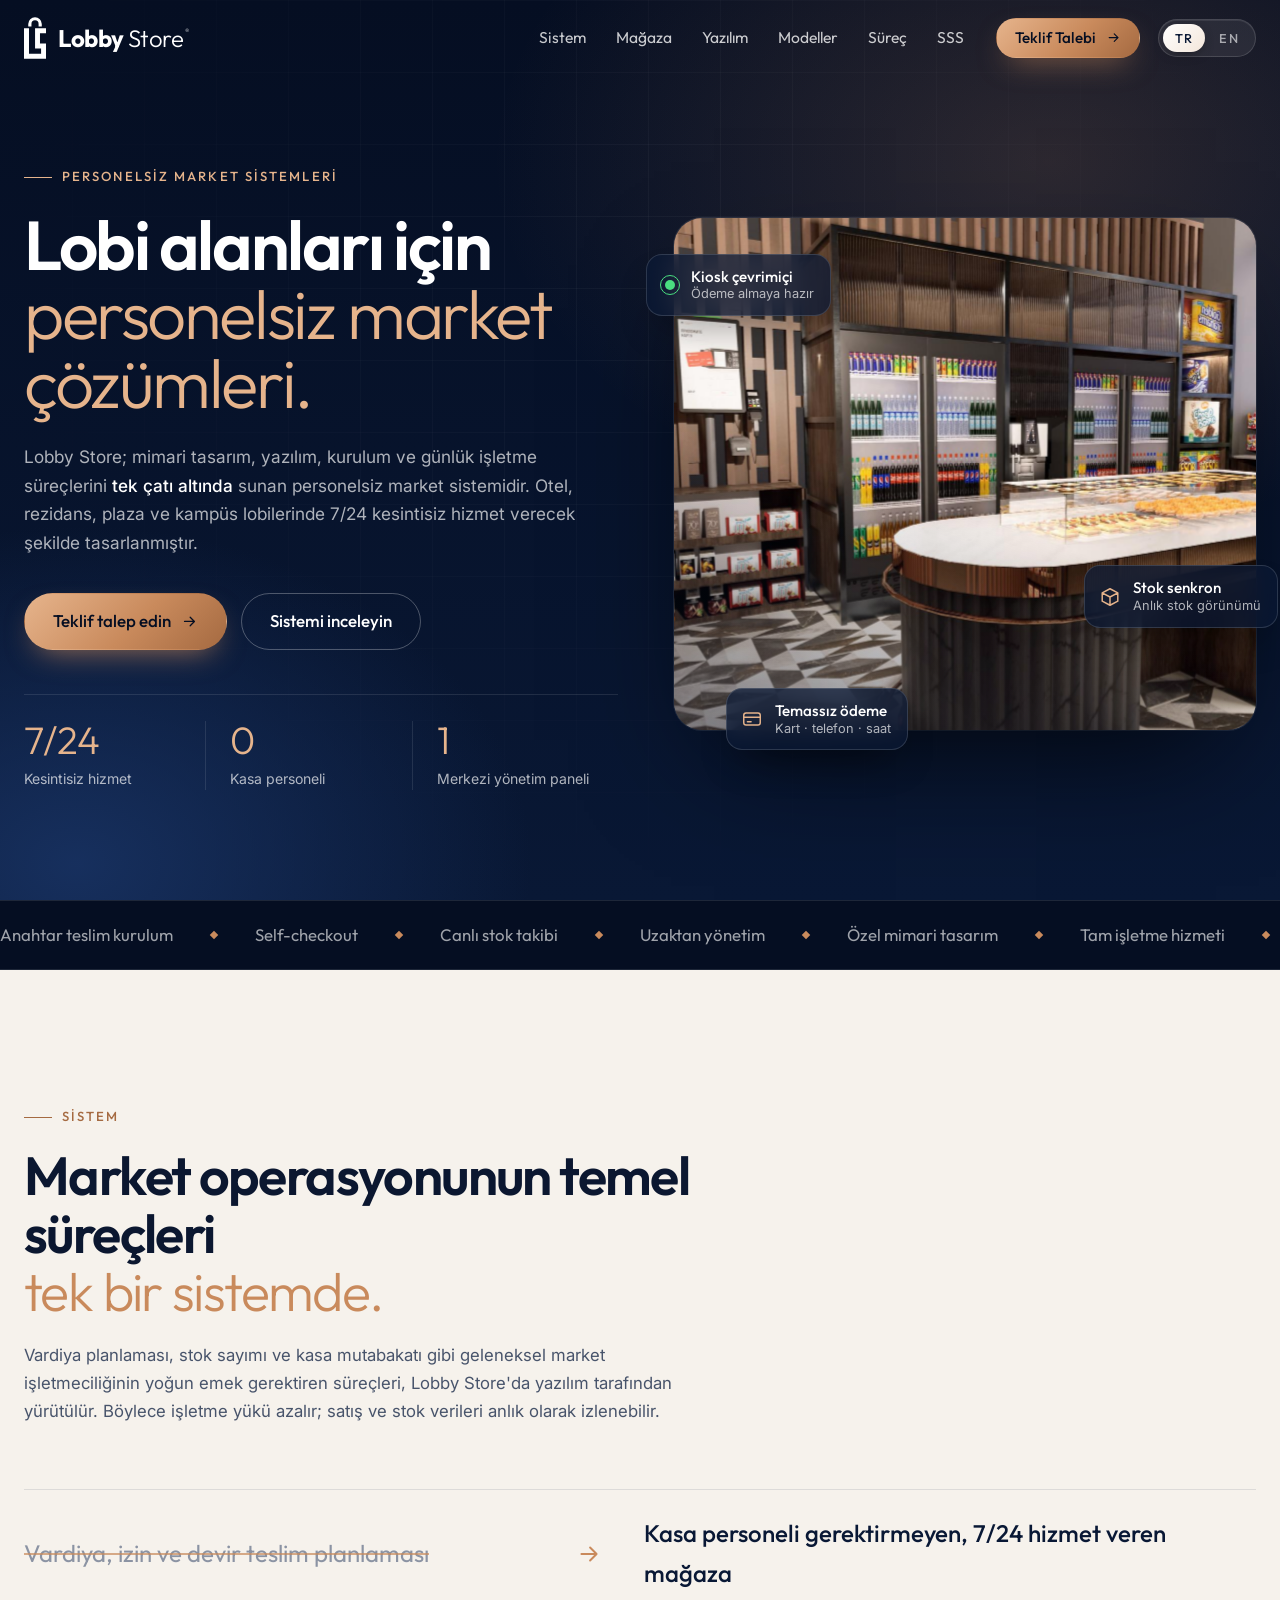
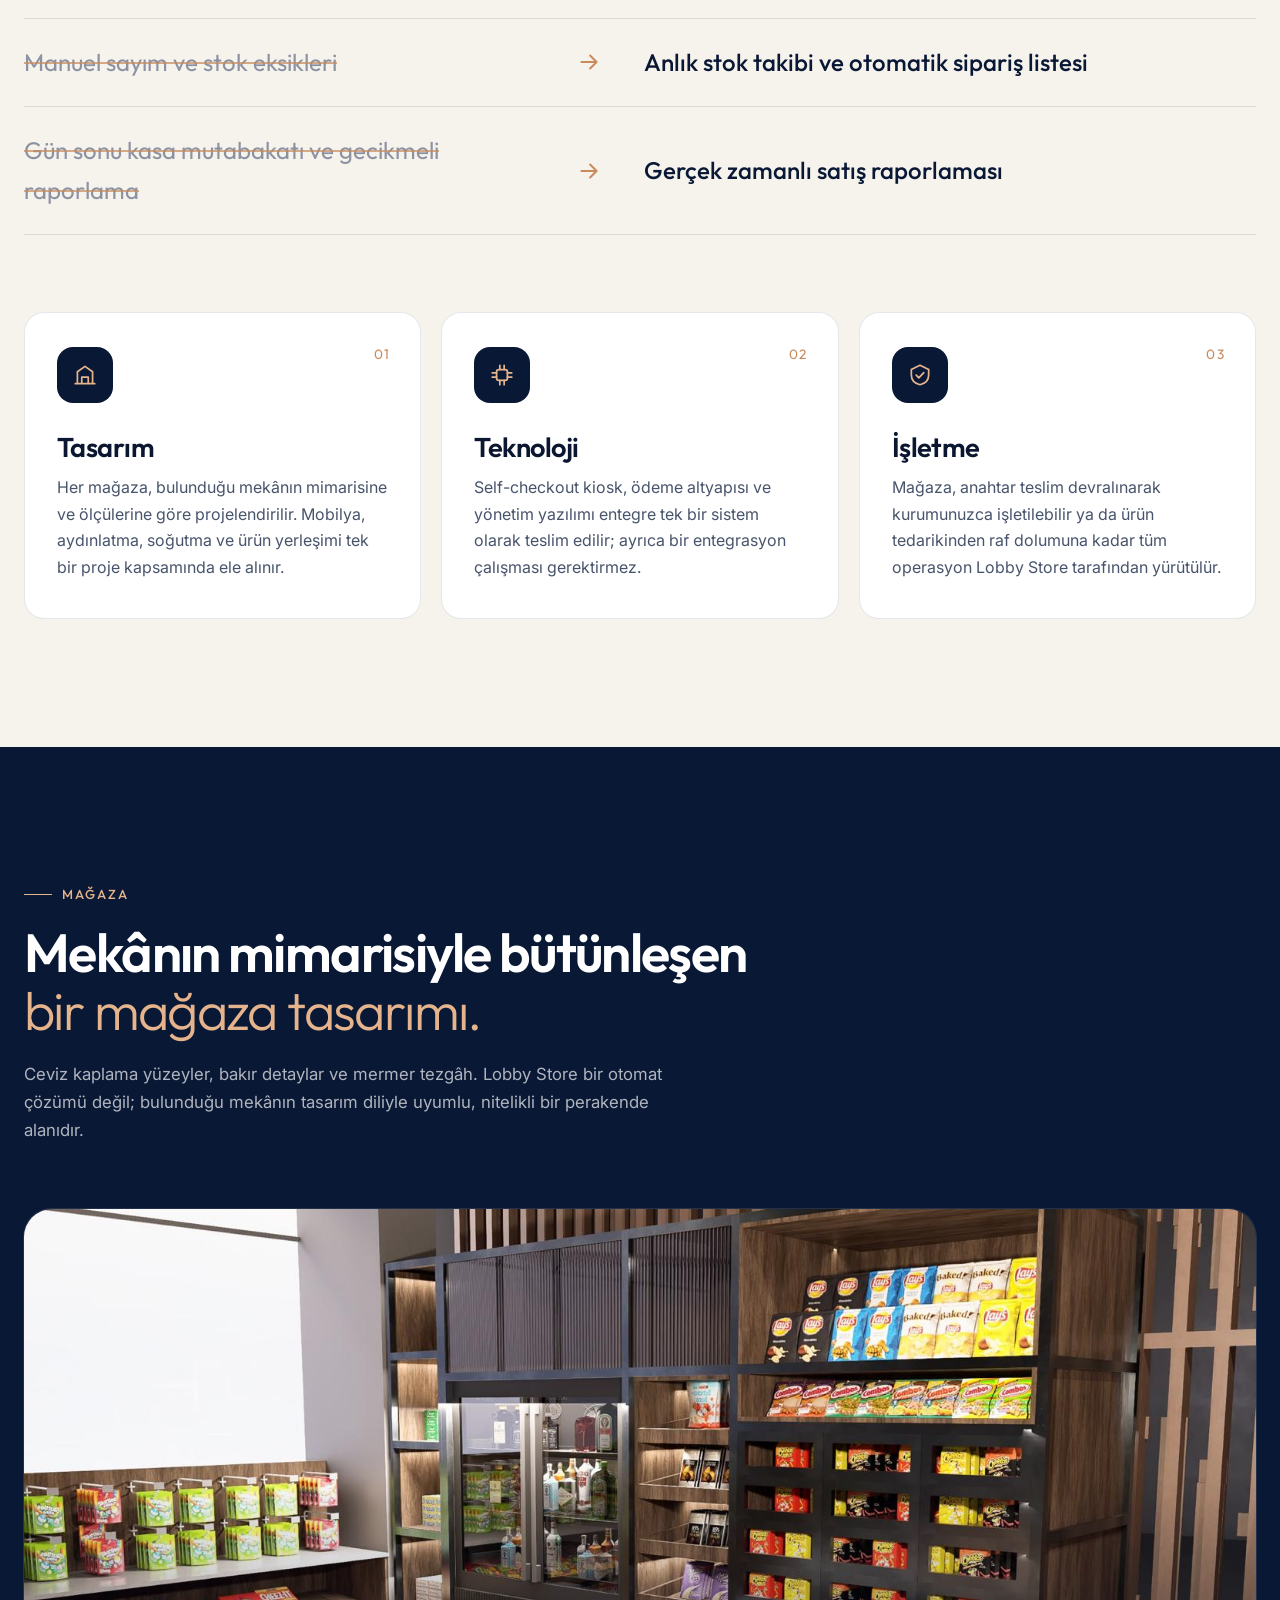
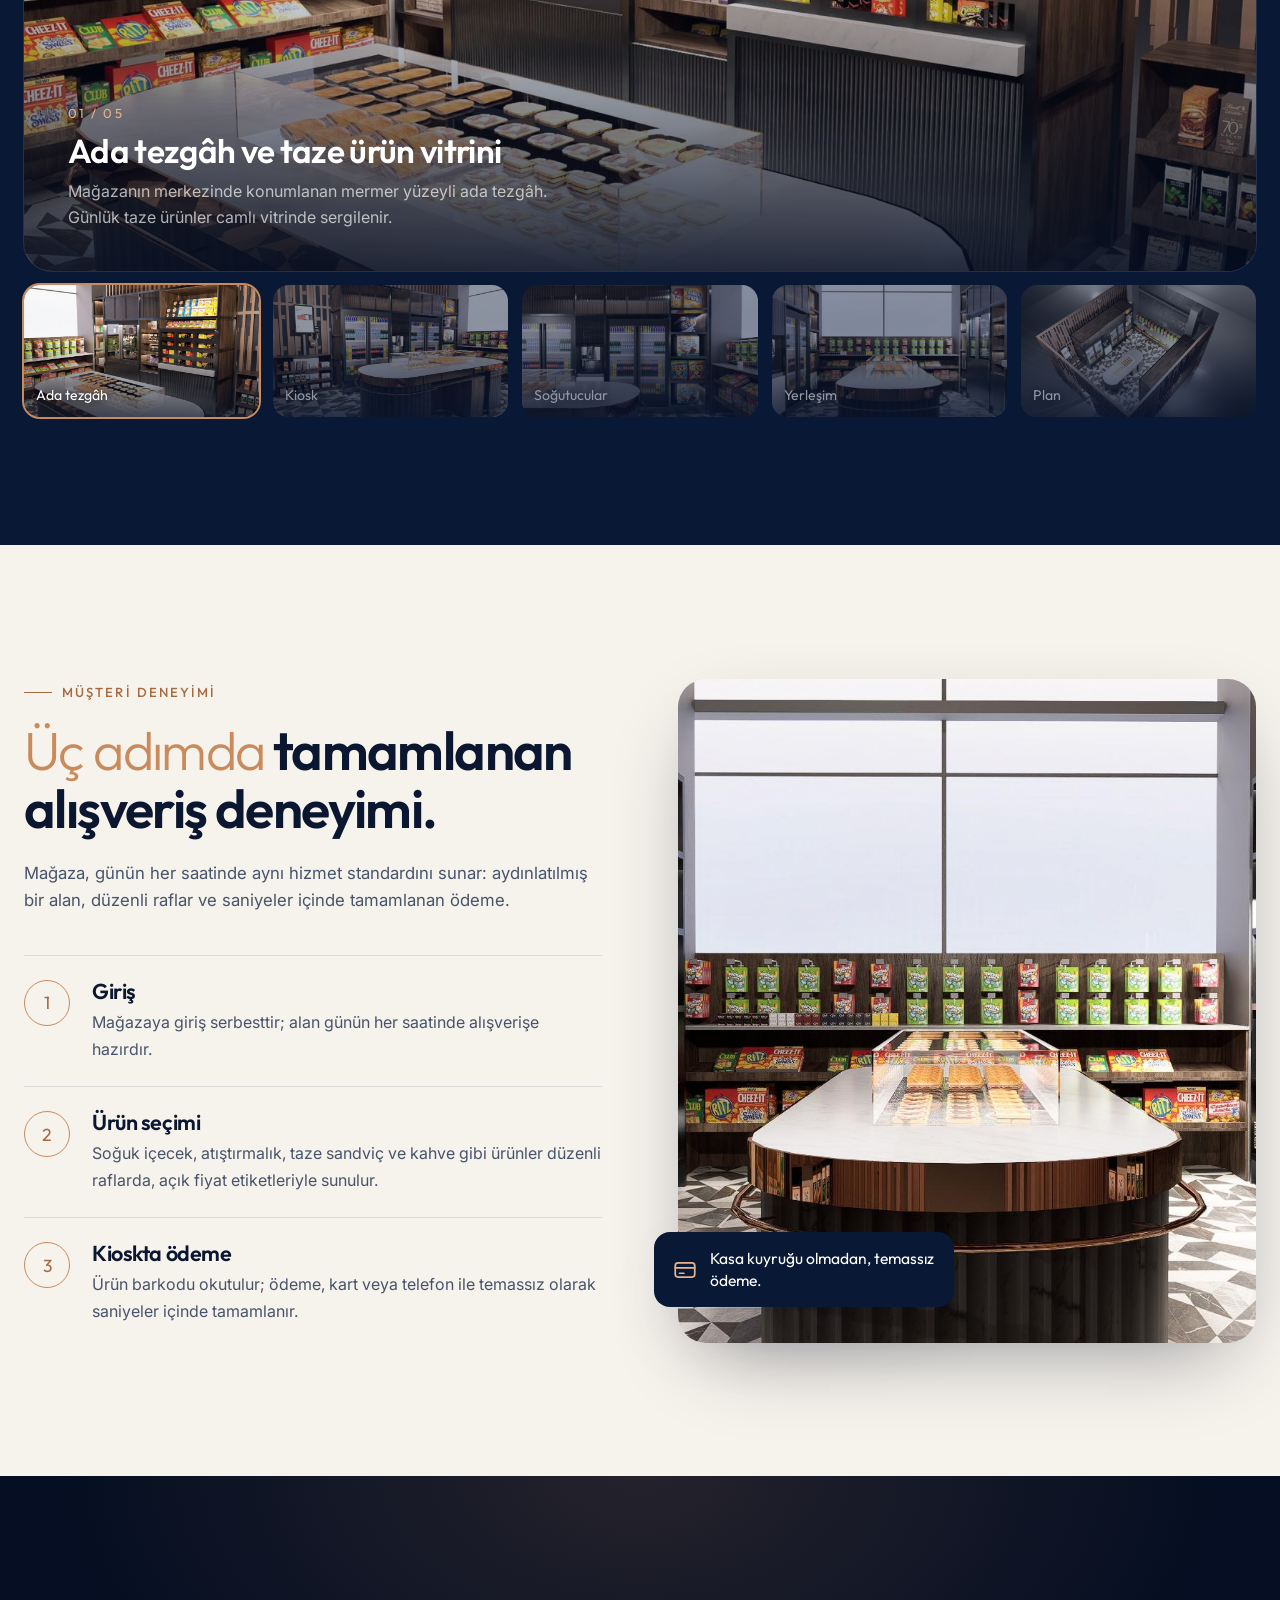
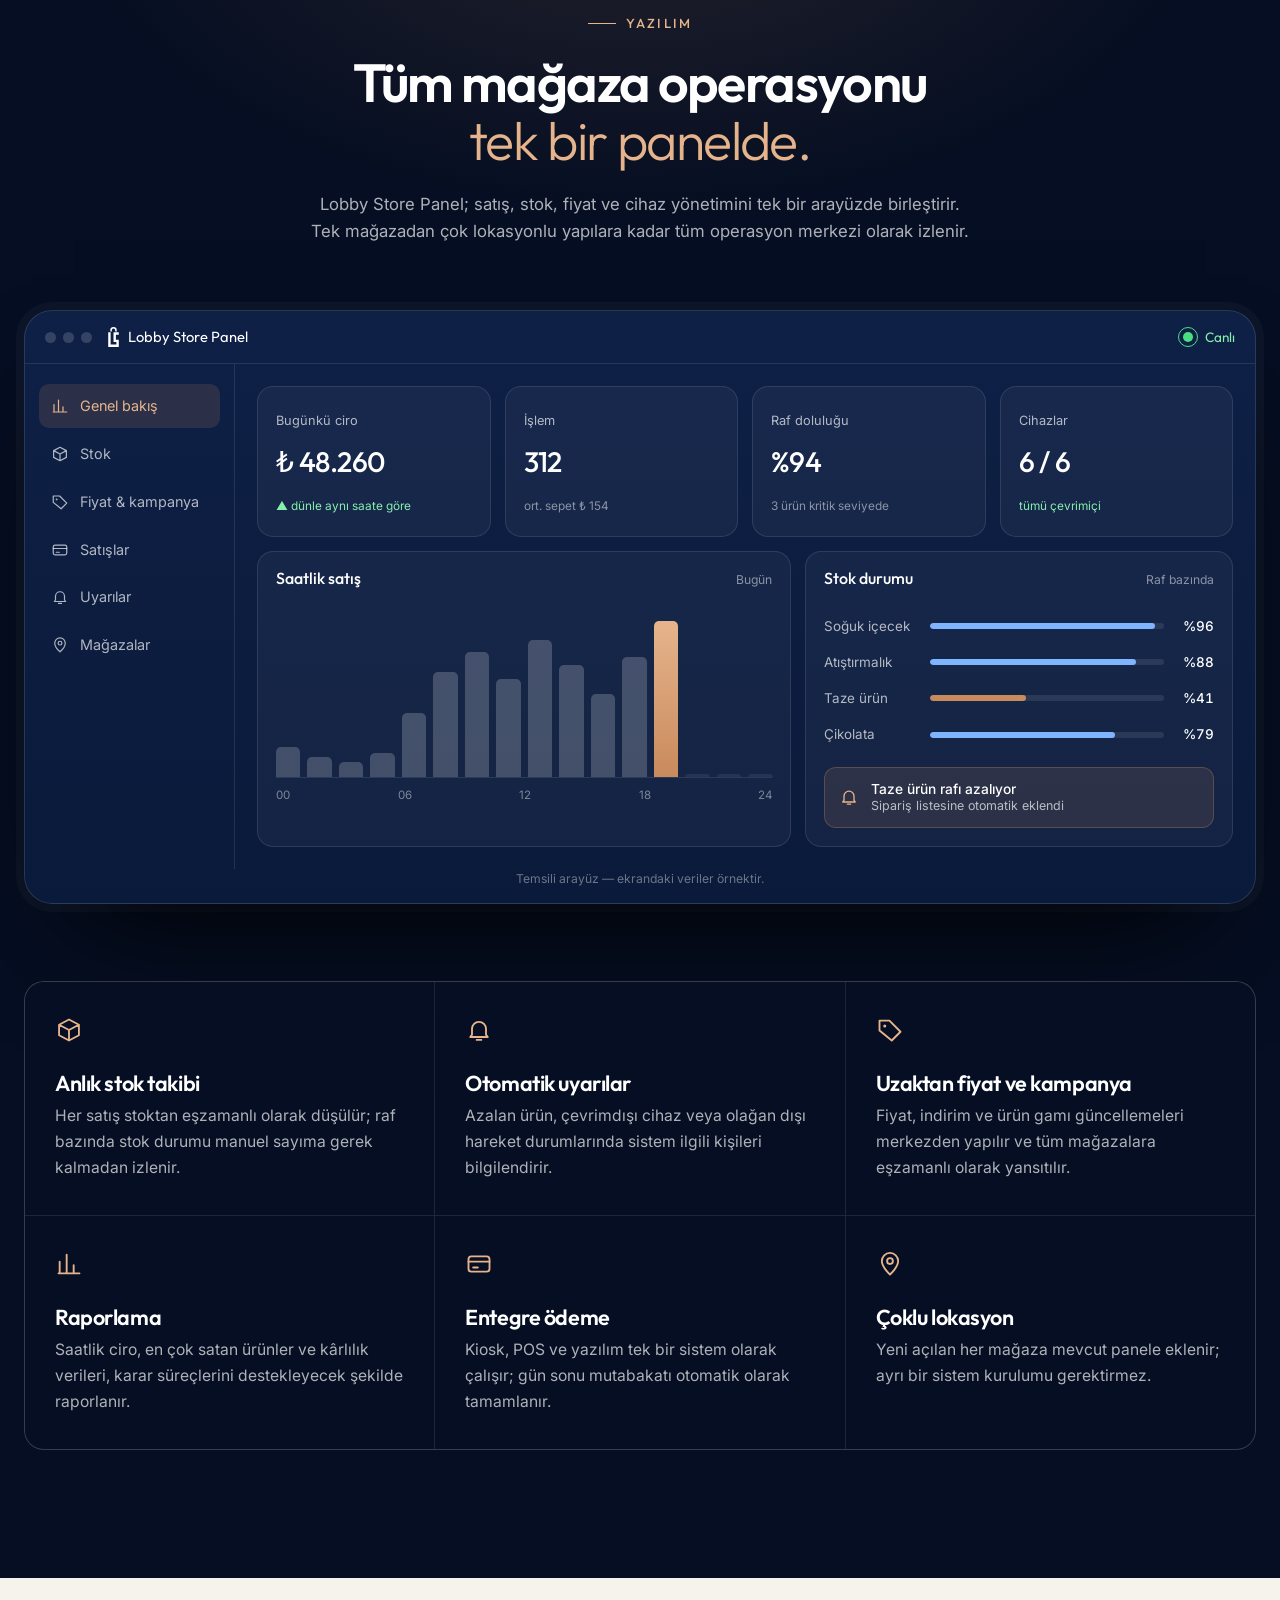
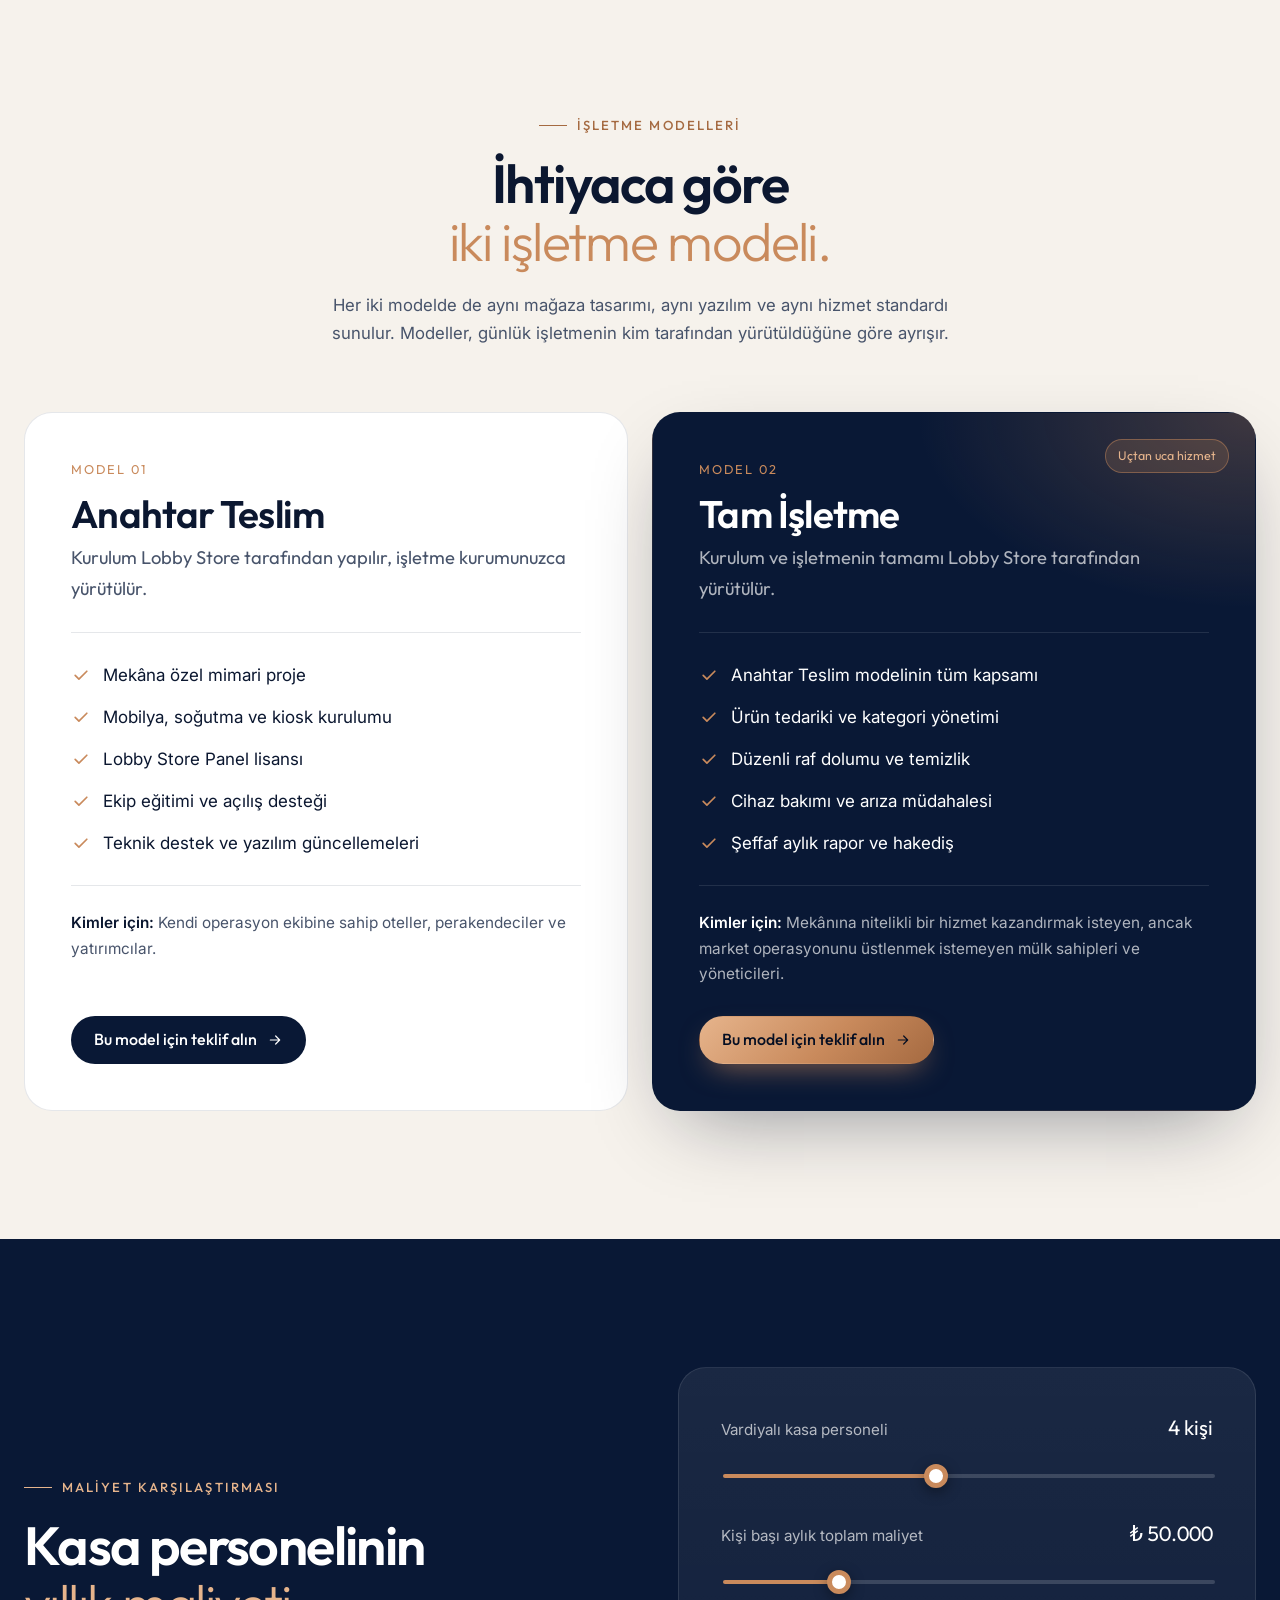
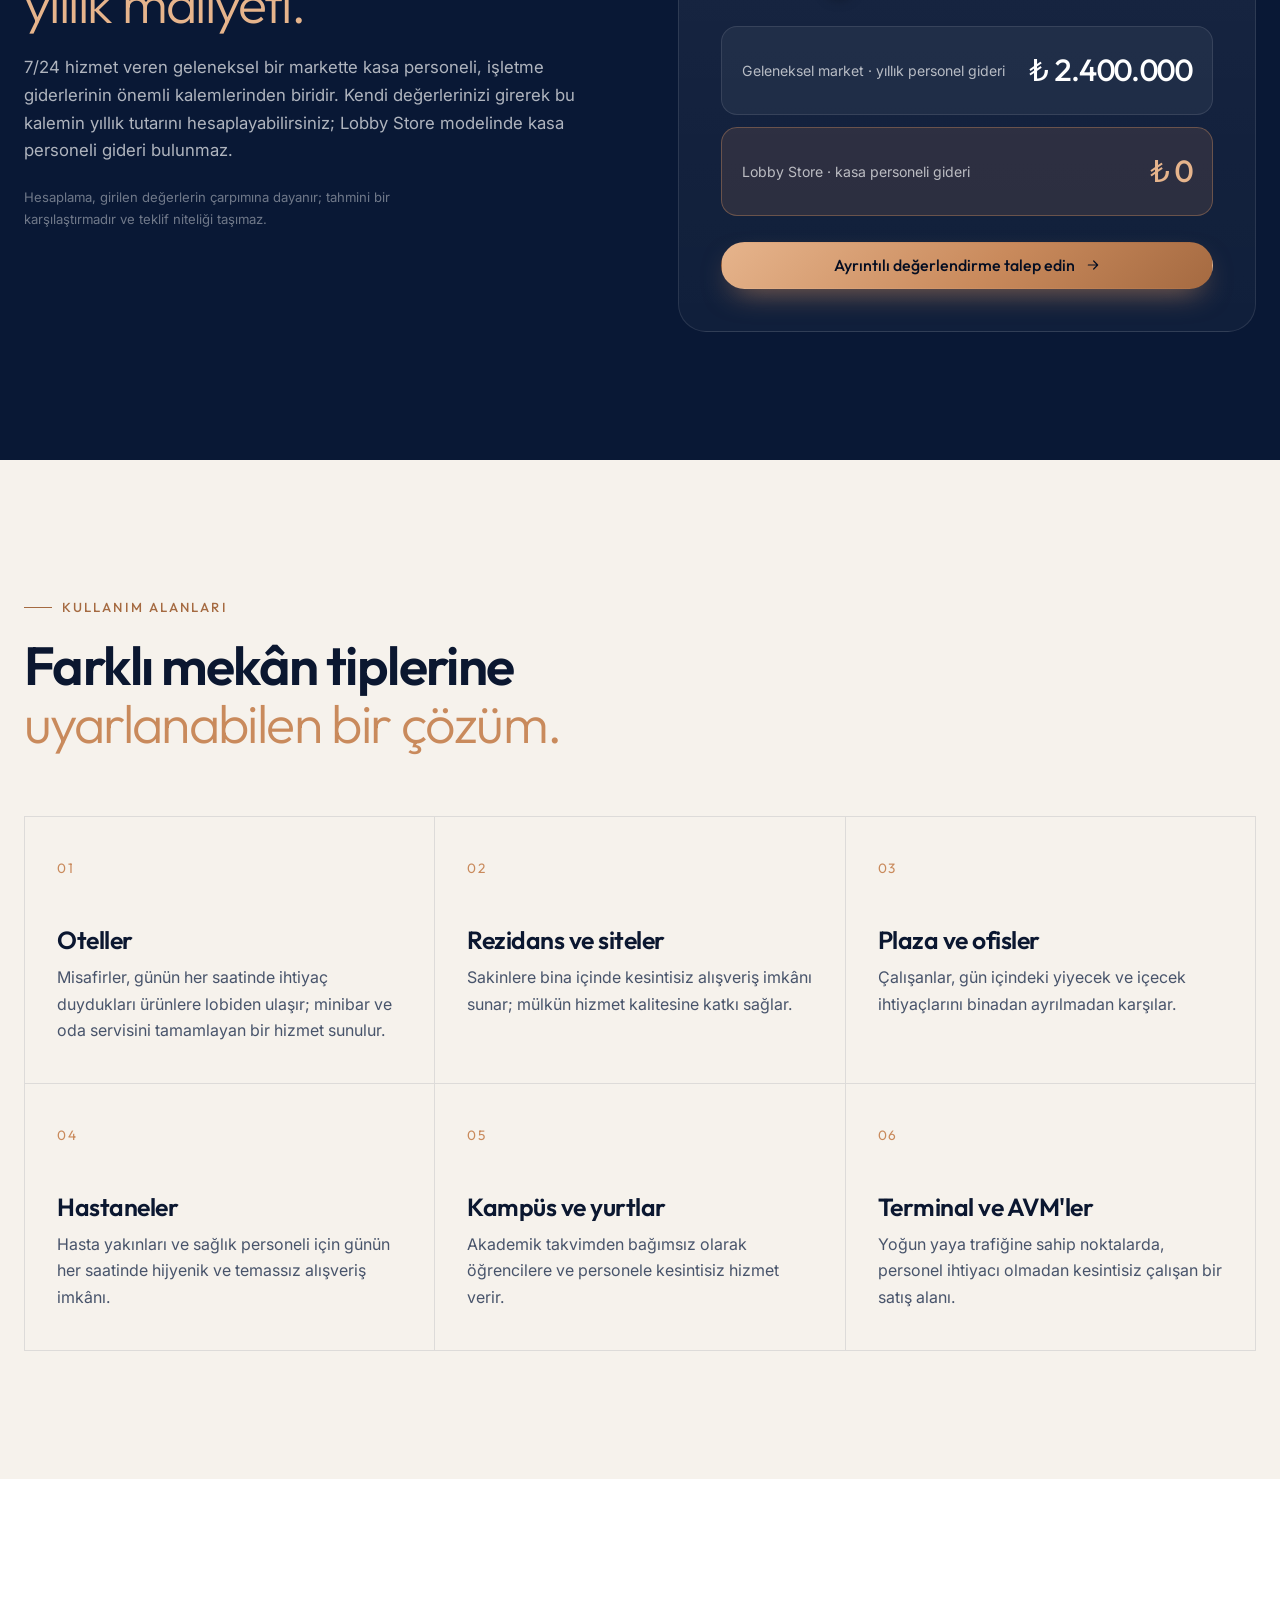
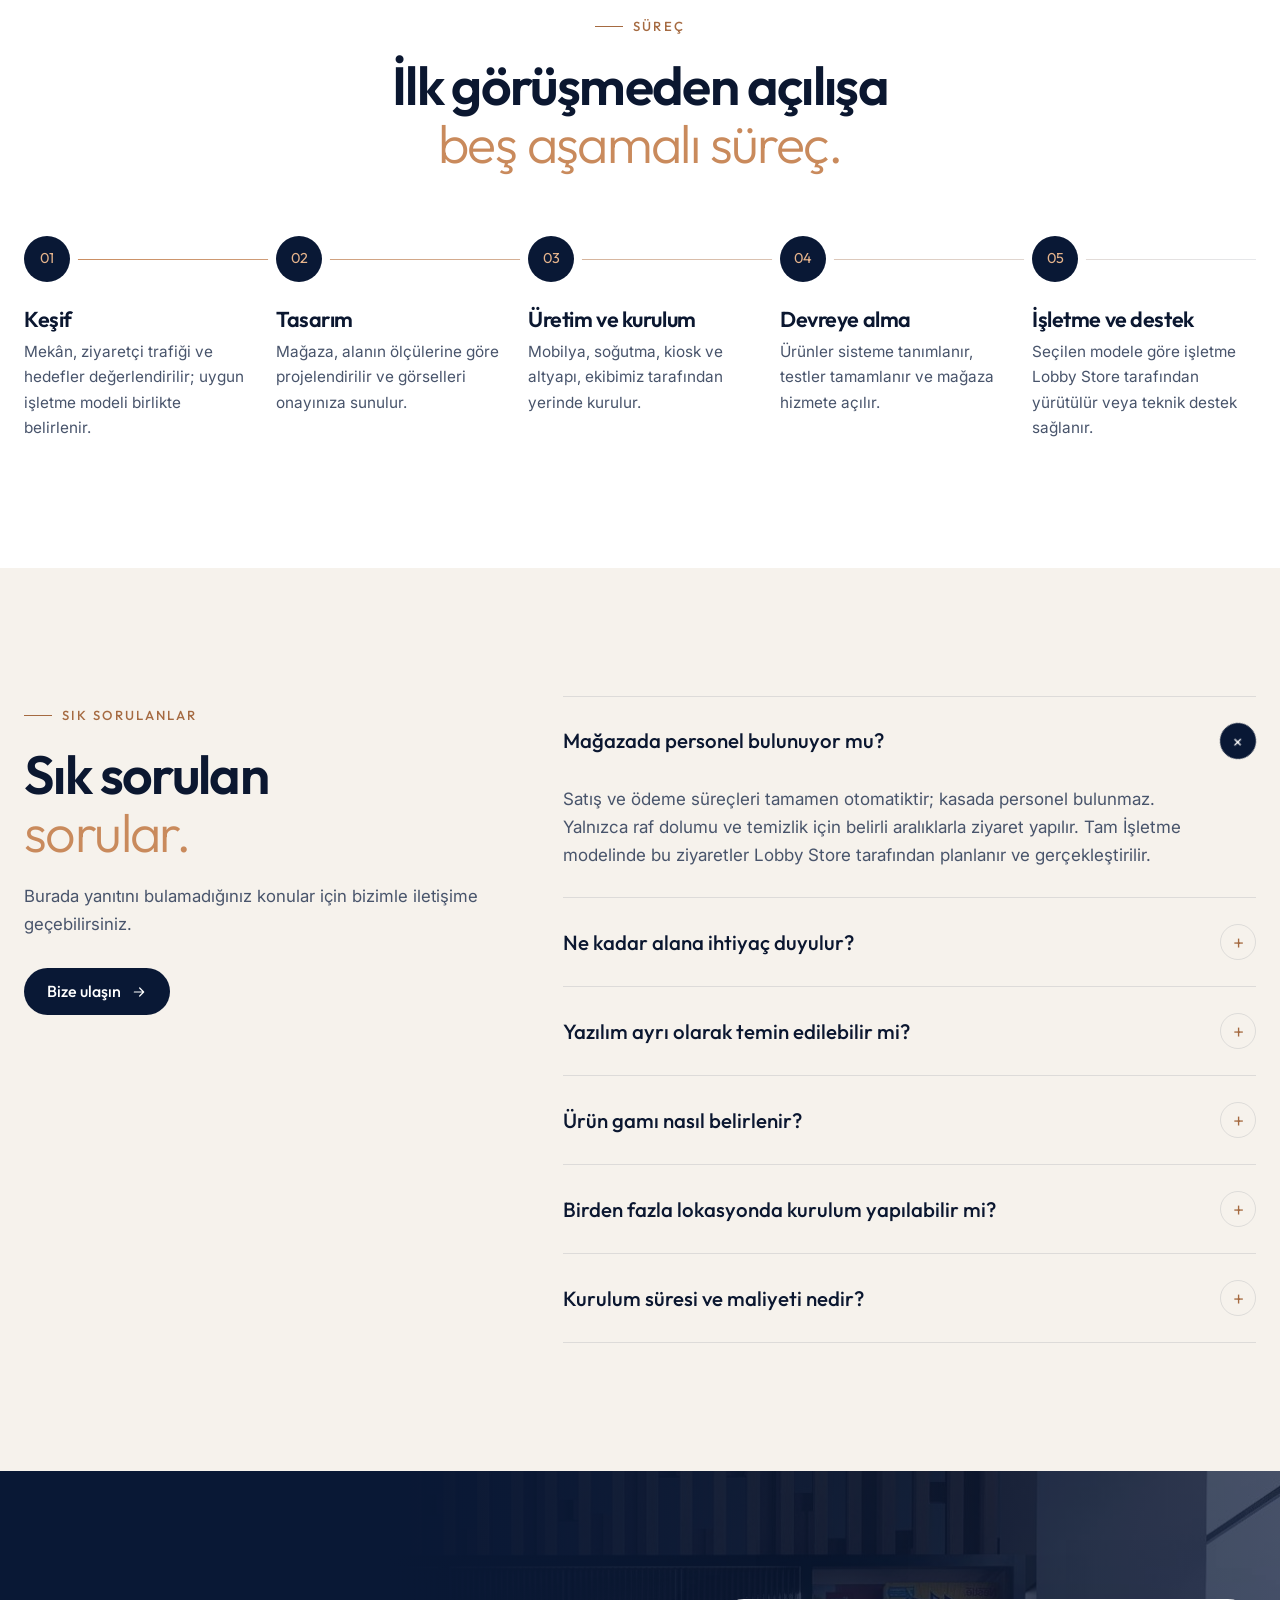
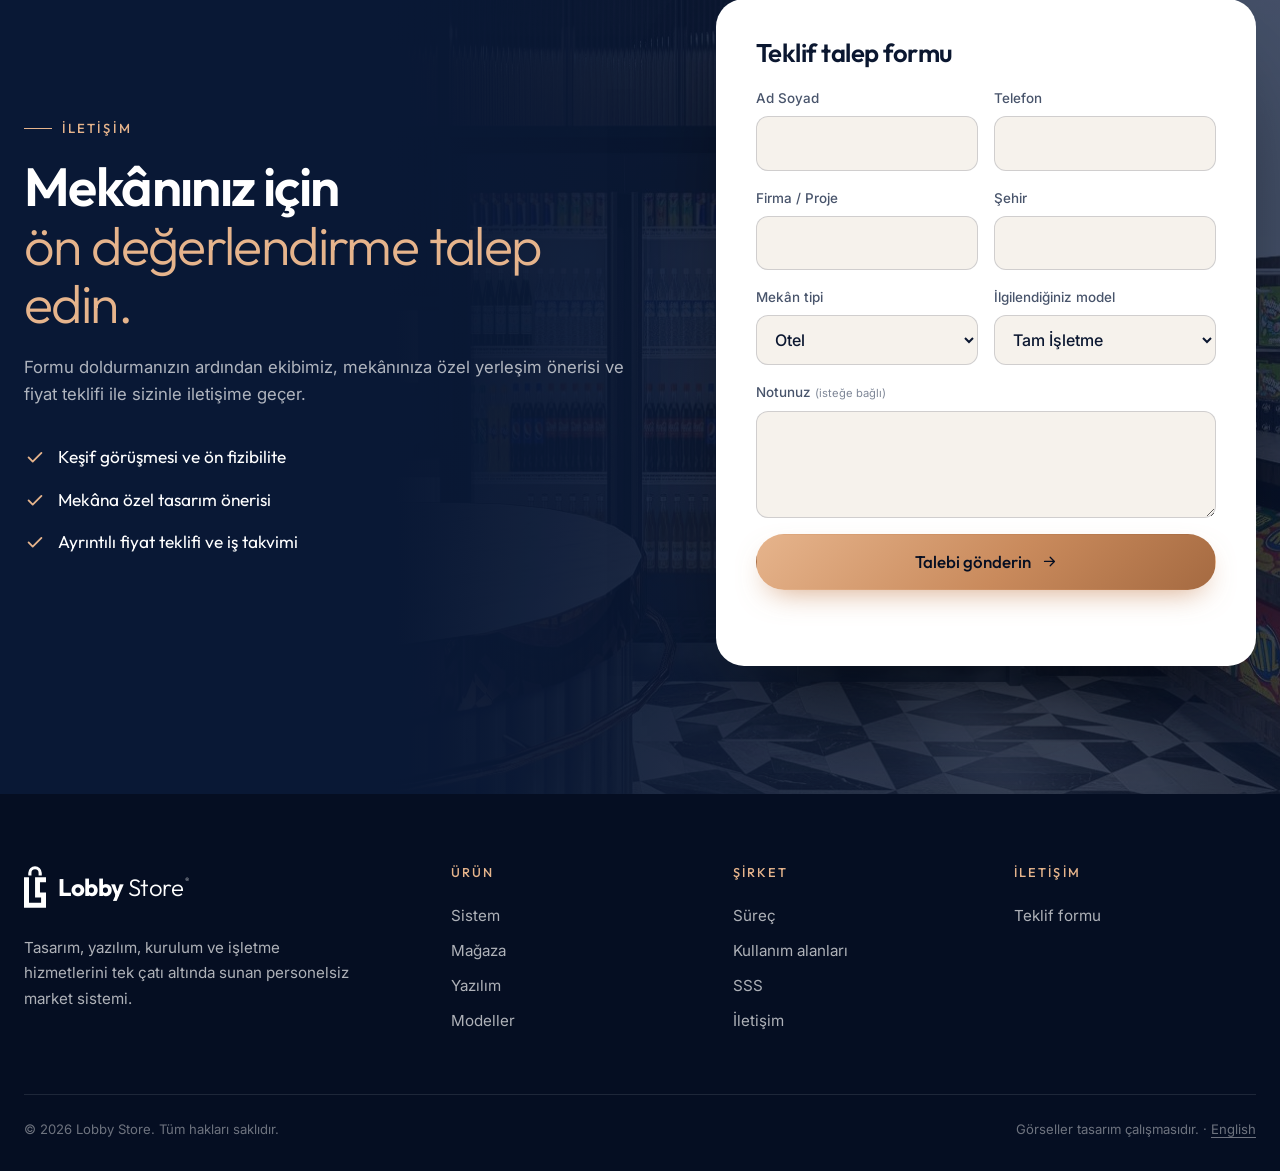
==== commit 63b5833b: "Rewrite site copy in a corporate tone (TR + EN) Co-Authored-By: Claude Opus 5.5 <noreply@anthropic.c" ====
--- a/index.html
+++ b/index.html
@@ -3,11 +3,11 @@
 <head>
   <meta charset="utf-8">
   <meta name="viewport" content="width=device-width, initial-scale=1">
-  <title>Lobby Store — Personelsiz, tam otomatik market sistemi</title>
-  <meta name="description" content="Lobby Store; tasarımı, yazılımı, kurulumu ve işletmesiyle uçtan uca otomatize edilmiş personelsiz market sistemidir. Otel, rezidans, plaza ve kampüs lobileri için anahtar teslim.">
+  <title>Lobby Store | Personelsiz Otomatik Market Sistemleri</title>
+  <meta name="description" content="Lobby Store; otel, rezidans, plaza ve kampüs lobileri için tasarım, yazılım, kurulum ve işletme hizmetlerini tek çatı altında sunan personelsiz market sistemidir.">
   <meta name="theme-color" content="#091835">
-  <meta property="og:title" content="Lobby Store — Personelsiz, tam otomatik market">
-  <meta property="og:description" content="Tasarım, yazılım, kurulum ve işletme tek elden. Lobinizde 7/24 açık, kasiyersiz market.">
+  <meta property="og:title" content="Lobby Store | Personelsiz Otomatik Market Sistemleri">
+  <meta property="og:description" content="Tasarım, yazılım, kurulum ve işletme hizmetleri tek çatı altında. Lobi alanları için 7/24 hizmet veren personelsiz market çözümü.">
   <meta property="og:image" content="assets/img/store-kiosk.jpg">
   <meta property="og:type" content="website">
   <link rel="alternate" hreflang="tr" href="index.html">
@@ -55,9 +55,9 @@
       <a href="#modeller">Modeller</a>
       <a href="#surec">Süreç</a>
       <a href="#sss">SSS</a>
-      <a class="btn btn--copper nav__cta-m" href="#iletisim">Teklif Al</a>
+      <a class="btn btn--copper nav__cta-m" href="#iletisim">Teklif Talebi</a>
     </nav>
-    <a class="btn btn--copper nav__cta" href="#iletisim">Teklif Al <svg><use href="#i-arrow"/></svg></a>
+    <a class="btn btn--copper nav__cta" href="#iletisim">Teklif Talebi <svg><use href="#i-arrow"/></svg></a>
     <div class="lang" role="group" aria-label="Dil seçimi">
       <span class="is-on" aria-current="true">TR</span>
       <a href="en/index.html" lang="en" hreflang="en" aria-label="English">EN</a>
@@ -73,17 +73,17 @@
     <div class="hero__bg" aria-hidden="true"></div>
     <div class="wrap hero__in">
       <div class="hero__copy">
-        <p class="eyebrow eyebrow--light"><span class="dot"></span> Tam otomatik market sistemi</p>
-        <h1>Kasiyeri yok.<br>Kapanış saati yok.<br><em>Eksiği yok.</em></h1>
-        <p class="hero__lead">Lobby Store; tasarımından yazılımına, kurulumundan günlük işletmesine kadar <strong>uçtan uca otomatize edilmiş</strong> market sistemidir. Siz yeri gösterin — mağaza kendi kendini yönetsin.</p>
+        <p class="eyebrow eyebrow--light"><span class="dot"></span> Personelsiz market sistemleri</p>
+        <h1>Lobi alanları için<br><em>personelsiz market çözümleri.</em></h1>
+        <p class="hero__lead">Lobby Store; mimari tasarım, yazılım, kurulum ve günlük işletme süreçlerini <strong>tek çatı altında</strong> sunan personelsiz market sistemidir. Otel, rezidans, plaza ve kampüs lobilerinde 7/24 kesintisiz hizmet verecek şekilde tasarlanmıştır.</p>
         <div class="hero__cta">
-          <a class="btn btn--copper btn--lg" href="#iletisim">Lokasyonum için teklif al <svg><use href="#i-arrow"/></svg></a>
-          <a class="btn btn--ghost btn--lg" href="#sistem">Sistemi keşfet</a>
+          <a class="btn btn--copper btn--lg" href="#iletisim">Teklif talep edin <svg><use href="#i-arrow"/></svg></a>
+          <a class="btn btn--ghost btn--lg" href="#sistem">Sistemi inceleyin</a>
         </div>
         <ul class="hero__facts">
-          <li><b>7/24</b><span>Kesintisiz satış</span></li>
+          <li><b>7/24</b><span>Kesintisiz hizmet</span></li>
           <li><b>0</b><span>Kasa personeli</span></li>
-          <li><b>1</b><span>Panelden tam kontrol</span></li>
+          <li><b>1</b><span>Merkezi yönetim paneli</span></li>
         </ul>
       </div>
 
@@ -92,7 +92,7 @@
           <img src="assets/img/store-kiosk.jpg" alt="Lobby Store: self-checkout kiosku, soğutucuları ve ada tezgâhıyla personelsiz market" width="1600" height="1062" fetchpriority="high">
         </figure>
         <div class="chip chip--a"><span class="pulse"></span><div><b>Kiosk çevrimiçi</b><span>Ödeme almaya hazır</span></div></div>
-        <div class="chip chip--b"><svg><use href="#i-box"/></svg><div><b>Stok senkron</b><span>Raflar panelde canlı</span></div></div>
+        <div class="chip chip--b"><svg><use href="#i-box"/></svg><div><b>Stok senkron</b><span>Anlık stok görünümü</span></div></div>
         <div class="chip chip--c"><svg><use href="#i-card"/></svg><div><b>Temassız ödeme</b><span>Kart · telefon · saat</span></div></div>
       </div>
     </div>
@@ -101,8 +101,8 @@
   <!-- TICKER -->
   <div class="ticker" aria-hidden="true">
     <div class="ticker__track">
-      <span>Anahtar teslim kurulum</span><i></i><span>Self-checkout</span><i></i><span>Canlı stok takibi</span><i></i><span>Uzaktan yönetim</span><i></i><span>Özel mimari tasarım</span><i></i><span>Tam işletme hizmeti</span><i></i><span>7/24 açık</span><i></i>
-      <span>Anahtar teslim kurulum</span><i></i><span>Self-checkout</span><i></i><span>Canlı stok takibi</span><i></i><span>Uzaktan yönetim</span><i></i><span>Özel mimari tasarım</span><i></i><span>Tam işletme hizmeti</span><i></i><span>7/24 açık</span><i></i>
+      <span>Anahtar teslim kurulum</span><i></i><span>Self-checkout</span><i></i><span>Canlı stok takibi</span><i></i><span>Uzaktan yönetim</span><i></i><span>Özel mimari tasarım</span><i></i><span>Tam işletme hizmeti</span><i></i><span>7/24 hizmet</span><i></i>
+      <span>Anahtar teslim kurulum</span><i></i><span>Self-checkout</span><i></i><span>Canlı stok takibi</span><i></i><span>Uzaktan yönetim</span><i></i><span>Özel mimari tasarım</span><i></i><span>Tam işletme hizmeti</span><i></i><span>7/24 hizmet</span><i></i>
     </div>
   </div>
 
@@ -111,14 +111,14 @@
     <div class="wrap">
       <div class="head reveal">
         <p class="eyebrow">Sistem</p>
-        <h2>Market işletmenin en zor üç şeyini<br class="br-d"> <em>yazılıma devrettik.</em></h2>
-        <p class="lead">Vardiya planı, stok sayımı, kasa açığı… Klasik bir marketi yoran her şey Lobby Store'da otomatik çalışır. Geriye yalnızca iyi tasarlanmış bir mekân ve düzenli akan gelir kalır.</p>
+        <h2>Market operasyonunun temel süreçleri<br class="br-d"> <em>tek bir sistemde.</em></h2>
+        <p class="lead">Vardiya planlaması, stok sayımı ve kasa mutabakatı gibi geleneksel market işletmeciliğinin yoğun emek gerektiren süreçleri, Lobby Store'da yazılım tarafından yürütülür. Böylece işletme yükü azalır; satış ve stok verileri anlık olarak izlenebilir.</p>
       </div>
 
       <div class="shift reveal">
-        <div class="shift__row"><span class="shift__old">Vardiya, izin, devir teslim</span><svg><use href="#i-arrow"/></svg><span class="shift__new">Kasiyersiz, 7/24 açık mağaza</span></div>
-        <div class="shift__row"><span class="shift__old">Elle sayım, biten ürün, boş raf</span><svg><use href="#i-arrow"/></svg><span class="shift__new">Canlı stok ve otomatik sipariş listesi</span></div>
-        <div class="shift__row"><span class="shift__old">Gün sonu kasa, tahmini raporlar</span><svg><use href="#i-arrow"/></svg><span class="shift__new">Her satış anında panelde</span></div>
+        <div class="shift__row"><span class="shift__old">Vardiya, izin ve devir teslim planlaması</span><svg><use href="#i-arrow"/></svg><span class="shift__new">Kasa personeli gerektirmeyen, 7/24 hizmet veren mağaza</span></div>
+        <div class="shift__row"><span class="shift__old">Manuel sayım ve stok eksikleri</span><svg><use href="#i-arrow"/></svg><span class="shift__new">Anlık stok takibi ve otomatik sipariş listesi</span></div>
+        <div class="shift__row"><span class="shift__old">Gün sonu kasa mutabakatı ve gecikmeli raporlama</span><svg><use href="#i-arrow"/></svg><span class="shift__new">Gerçek zamanlı satış raporlaması</span></div>
       </div>
 
       <div class="pillars">
@@ -126,19 +126,19 @@
           <div class="pillar__ico"><svg><use href="#i-design"/></svg></div>
           <span class="pillar__no">01</span>
           <h3>Tasarım</h3>
-          <p>Mekânınıza özel çizilen, bulunduğu lobinin seviyesini yükselten mağaza. Mobilya, aydınlatma, soğutma ve ürün yerleşimi tek projede.</p>
+          <p>Her mağaza, bulunduğu mekânın mimarisine ve ölçülerine göre projelendirilir. Mobilya, aydınlatma, soğutma ve ürün yerleşimi tek bir proje kapsamında ele alınır.</p>
         </article>
         <article class="pillar reveal">
           <div class="pillar__ico"><svg><use href="#i-chip"/></svg></div>
           <span class="pillar__no">02</span>
           <h3>Teknoloji</h3>
-          <p>Self-checkout kiosk, ödeme altyapısı ve yönetim yazılımı birbirine bağlı tek sistem olarak gelir. Entegrasyonla siz uğraşmazsınız.</p>
+          <p>Self-checkout kiosk, ödeme altyapısı ve yönetim yazılımı entegre tek bir sistem olarak teslim edilir; ayrıca bir entegrasyon çalışması gerektirmez.</p>
         </article>
         <article class="pillar reveal">
           <div class="pillar__ico"><svg><use href="#i-ops"/></svg></div>
           <span class="pillar__no">03</span>
           <h3>İşletme</h3>
-          <p>İsterseniz anahtarı teslim alıp kendiniz işletin, isterseniz ürün tedarikinden raf dolumuna kadar her şeyi bize bırakın.</p>
+          <p>Mağaza, anahtar teslim devralınarak kurumunuzca işletilebilir ya da ürün tedarikinden raf dolumuna kadar tüm operasyon Lobby Store tarafından yürütülür.</p>
         </article>
       </div>
     </div>
@@ -149,8 +149,8 @@
     <div class="wrap">
       <div class="head head--light reveal">
         <p class="eyebrow eyebrow--light">Mağaza</p>
-        <h2>Otomat değil.<br><em>Gerçek bir mağaza deneyimi.</em></h2>
-        <p class="lead">Ceviz kaplama, bakır detaylar, mermer tezgâh. Lobby Store bulunduğu mekânın bir köşesini doldurmaz; o mekânın en çok konuşulan noktası olur.</p>
+        <h2>Mekânın mimarisiyle bütünleşen<br><em>bir mağaza tasarımı.</em></h2>
+        <p class="lead">Ceviz kaplama yüzeyler, bakır detaylar ve mermer tezgâh. Lobby Store bir otomat çözümü değil; bulunduğu mekânın tasarım diliyle uyumlu, nitelikli bir perakende alanıdır.</p>
       </div>
 
       <div class="show reveal">
@@ -159,15 +159,15 @@
           <div class="show__cap">
             <span id="showNo">01 / 05</span>
             <h3 id="showTitle">Ada tezgâh ve taze ürün vitrini</h3>
-            <p id="showText">Mağazanın merkezinde, mermer yüzeyli ada. Günlük taze ürünler camın altında, her açıdan görünür.</p>
+            <p id="showText">Mağazanın merkezinde konumlanan mermer yüzeyli ada tezgâh. Günlük taze ürünler camlı vitrinde sergilenir.</p>
           </div>
         </div>
         <div class="show__tabs" role="tablist" aria-label="Mağaza görselleri">
-          <button role="tab" aria-selected="true" class="is-on" data-img="assets/img/store-snacks.jpg" data-title="Ada tezgâh ve taze ürün vitrini" data-text="Mağazanın merkezinde, mermer yüzeyli ada. Günlük taze ürünler camın altında, her açıdan görünür."><img src="assets/img/store-snacks.jpg" alt="" loading="lazy"><span>Ada tezgâh</span></button>
-          <button role="tab" aria-selected="false" data-img="assets/img/store-kiosk.jpg" data-title="Self-checkout noktası" data-text="Girişin hemen yanında, dokunmatik ekranlı ödeme kiosku. Ürünü okut, kartı yaklaştır, çık."><img src="assets/img/store-kiosk.jpg" alt="" loading="lazy"><span>Kiosk</span></button>
-          <button role="tab" aria-selected="false" data-img="assets/img/store-coolers.jpg" data-title="Soğutucular ve kahve istasyonu" data-text="Gömme cam kapaklı soğutucular ve tam otomatik kahve makinesi; mobilyanın içine, tek parça gibi yerleşir."><img src="assets/img/store-coolers.jpg" alt="" loading="lazy"><span>Soğutucular</span></button>
-          <button role="tab" aria-selected="false" data-img="assets/img/store-front.jpg" data-title="Dengeli, ferah yerleşim" data-text="Müşteri akışı ada tezgâhın çevresinde döner; her ürün grubu bir bakışta bulunur."><img src="assets/img/store-front.jpg" alt="" loading="lazy"><span>Yerleşim</span></button>
-          <button role="tab" aria-selected="false" data-img="assets/img/store-top.jpg" data-title="Kompakt ayak izi" data-text="Birkaç metrekarelik bir lobi köşesi yeterli. Modül, mekânınızın ölçüsüne göre projelendirilir."><img src="assets/img/store-top.jpg" alt="" loading="lazy"><span>Plan</span></button>
+          <button role="tab" aria-selected="true" class="is-on" data-img="assets/img/store-snacks.jpg" data-title="Ada tezgâh ve taze ürün vitrini" data-text="Mağazanın merkezinde konumlanan mermer yüzeyli ada tezgâh. Günlük taze ürünler camlı vitrinde sergilenir."><img src="assets/img/store-snacks.jpg" alt="" loading="lazy"><span>Ada tezgâh</span></button>
+          <button role="tab" aria-selected="false" data-img="assets/img/store-kiosk.jpg" data-title="Self-checkout noktası" data-text="Girişin yanında konumlanan dokunmatik ekranlı ödeme kiosku. Ürün barkodu okutulur, ödeme temassız olarak tamamlanır."><img src="assets/img/store-kiosk.jpg" alt="" loading="lazy"><span>Kiosk</span></button>
+          <button role="tab" aria-selected="false" data-img="assets/img/store-coolers.jpg" data-title="Soğutucular ve kahve istasyonu" data-text="Gömme cam kapaklı soğutucular ve tam otomatik kahve makinesi, mobilya bütünlüğü içinde konumlandırılır."><img src="assets/img/store-coolers.jpg" alt="" loading="lazy"><span>Soğutucular</span></button>
+          <button role="tab" aria-selected="false" data-img="assets/img/store-front.jpg" data-title="Dengeli, ferah yerleşim" data-text="Müşteri akışı ada tezgâhın çevresinde kurgulanır; ürün grupları kolayca ayırt edilir."><img src="assets/img/store-front.jpg" alt="" loading="lazy"><span>Yerleşim</span></button>
+          <button role="tab" aria-selected="false" data-img="assets/img/store-top.jpg" data-title="Kompakt ayak izi" data-text="Sınırlı bir lobi alanı yeterlidir. Modül, mekânın ölçülerine göre projelendirilir."><img src="assets/img/store-top.jpg" alt="" loading="lazy"><span>Plan</span></button>
         </div>
       </div>
     </div>
@@ -179,18 +179,18 @@
       <div class="flow__copy">
         <div class="head reveal">
           <p class="eyebrow">Müşteri deneyimi</p>
-          <h2>Alışveriş <em>üç adım</em>,<br>kuyruk sıfır.</h2>
-          <p class="lead">Misafiriniz gece üçte de gelse aynı deneyimi yaşar: ışıklar açık, raflar dolu, ödeme saniyeler içinde.</p>
+          <h2><em>Üç adımda</em> tamamlanan<br>alışveriş deneyimi.</h2>
+          <p class="lead">Mağaza, günün her saatinde aynı hizmet standardını sunar: aydınlatılmış bir alan, düzenli raflar ve saniyeler içinde tamamlanan ödeme.</p>
         </div>
         <ol class="steps">
-          <li class="reveal"><span>1</span><div><h3>İçeri gir</h3><p>Kapı yok, bekleyen yok. Mağaza günün her saatinde alışverişe hazır.</p></div></li>
-          <li class="reveal"><span>2</span><div><h3>Ürününü al</h3><p>Soğuk içecek, atıştırmalık, taze sandviç ya da kahve — raflar düzenli, fiyatlar net.</p></div></li>
-          <li class="reveal"><span>3</span><div><h3>Kioskta öde, çık</h3><p>Barkodu okut, kartını ya da telefonunu yaklaştır. İşlem saniyeler içinde tamam.</p></div></li>
+          <li class="reveal"><span>1</span><div><h3>Giriş</h3><p>Mağazaya giriş serbesttir; alan günün her saatinde alışverişe hazırdır.</p></div></li>
+          <li class="reveal"><span>2</span><div><h3>Ürün seçimi</h3><p>Soğuk içecek, atıştırmalık, taze sandviç ve kahve gibi ürünler düzenli raflarda, açık fiyat etiketleriyle sunulur.</p></div></li>
+          <li class="reveal"><span>3</span><div><h3>Kioskta ödeme</h3><p>Ürün barkodu okutulur; ödeme, kart veya telefon ile temassız olarak saniyeler içinde tamamlanır.</p></div></li>
         </ol>
       </div>
       <figure class="flow__img reveal">
         <img src="assets/img/store-front.jpg" alt="Lobby Store iç mekân: ada tezgâh, raflar ve soğutucular" loading="lazy" width="1320" height="929">
-        <figcaption><svg><use href="#i-card"/></svg> Kuyruk yok, kasa yok, bekleme yok.</figcaption>
+        <figcaption><svg><use href="#i-card"/></svg> Kasa kuyruğu olmadan, temassız ödeme.</figcaption>
       </figure>
     </div>
   </section>
@@ -200,8 +200,8 @@
     <div class="wrap">
       <div class="head head--light head--center reveal">
         <p class="eyebrow eyebrow--light">Yazılım</p>
-        <h2>Mağazanın tamamı,<br><em>tek ekranda.</em></h2>
-        <p class="lead">Lobby Store Panel; satışı, stoğu, fiyatı ve cihazları aynı yerden yönetir. Bir mağazanız da olsa elli mağazanız da, masanızdan kalkmadan hepsini görürsünüz.</p>
+        <h2>Tüm mağaza operasyonu<br><em>tek bir panelde.</em></h2>
+        <p class="lead">Lobby Store Panel; satış, stok, fiyat ve cihaz yönetimini tek bir arayüzde birleştirir. Tek mağazadan çok lokasyonlu yapılara kadar tüm operasyon merkezi olarak izlenir.</p>
       </div>
 
       <div class="dash reveal" aria-label="Lobby Store Panel temsili arayüz">
@@ -251,12 +251,12 @@
       </div>
 
       <div class="feats">
-        <article class="feat reveal"><svg><use href="#i-box"/></svg><h3>Canlı stok</h3><p>Her satış stoktan anında düşer. Hangi rafta ne kaldığını saymadan bilirsiniz.</p></article>
-        <article class="feat reveal"><svg><use href="#i-bell"/></svg><h3>Akıllı uyarılar</h3><p>Azalan ürün, çevrimdışı cihaz, olağan dışı hareket — sorun büyümeden haberiniz olur.</p></article>
-        <article class="feat reveal"><svg><use href="#i-tag"/></svg><h3>Uzaktan fiyat ve kampanya</h3><p>Fiyatı, indirimi, ürün gamını tek tıkla güncelleyin; tüm mağazalarınıza aynı anda yansısın.</p></article>
-        <article class="feat reveal"><svg><use href="#i-chart"/></svg><h3>Net raporlar</h3><p>Saat saat ciro, en çok satanlar, kârlılık. Kararı tahminle değil veriyle verirsiniz.</p></article>
-        <article class="feat reveal"><svg><use href="#i-card"/></svg><h3>Entegre ödeme</h3><p>Kiosk, POS ve yazılım tek sistemdir. Gün sonu mutabakatı kendiliğinden kapanır.</p></article>
-        <article class="feat reveal"><svg><use href="#i-pin"/></svg><h3>Çoklu lokasyon</h3><p>Yeni mağaza açmak yeni bir sistem kurmak değildir; panele bir satır daha eklemektir.</p></article>
+        <article class="feat reveal"><svg><use href="#i-box"/></svg><h3>Anlık stok takibi</h3><p>Her satış stoktan eşzamanlı olarak düşülür; raf bazında stok durumu manuel sayıma gerek kalmadan izlenir.</p></article>
+        <article class="feat reveal"><svg><use href="#i-bell"/></svg><h3>Otomatik uyarılar</h3><p>Azalan ürün, çevrimdışı cihaz veya olağan dışı hareket durumlarında sistem ilgili kişileri bilgilendirir.</p></article>
+        <article class="feat reveal"><svg><use href="#i-tag"/></svg><h3>Uzaktan fiyat ve kampanya</h3><p>Fiyat, indirim ve ürün gamı güncellemeleri merkezden yapılır ve tüm mağazalara eşzamanlı olarak yansıtılır.</p></article>
+        <article class="feat reveal"><svg><use href="#i-chart"/></svg><h3>Raporlama</h3><p>Saatlik ciro, en çok satan ürünler ve kârlılık verileri, karar süreçlerini destekleyecek şekilde raporlanır.</p></article>
+        <article class="feat reveal"><svg><use href="#i-card"/></svg><h3>Entegre ödeme</h3><p>Kiosk, POS ve yazılım tek bir sistem olarak çalışır; gün sonu mutabakatı otomatik olarak tamamlanır.</p></article>
+        <article class="feat reveal"><svg><use href="#i-pin"/></svg><h3>Çoklu lokasyon</h3><p>Yeni açılan her mağaza mevcut panele eklenir; ayrı bir sistem kurulumu gerektirmez.</p></article>
       </div>
     </div>
   </section>
@@ -265,16 +265,16 @@
   <section class="section section--cream" id="modeller">
     <div class="wrap">
       <div class="head head--center reveal">
-        <p class="eyebrow">İş modelleri</p>
-        <h2>Sahibi siz olun.<br><em>Yükü kim taşısın, siz seçin.</em></h2>
-        <p class="lead">Her iki modelde de aynı mağaza, aynı yazılım, aynı kalite. Fark yalnızca günlük işletmeyi kimin yürüttüğünde.</p>
+        <p class="eyebrow">İşletme modelleri</p>
+        <h2>İhtiyaca göre<br><em>iki işletme modeli.</em></h2>
+        <p class="lead">Her iki modelde de aynı mağaza tasarımı, aynı yazılım ve aynı hizmet standardı sunulur. Modeller, günlük işletmenin kim tarafından yürütüldüğüne göre ayrışır.</p>
       </div>
 
       <div class="models">
         <article class="model reveal">
           <span class="model__tag">Model 01</span>
           <h3>Anahtar Teslim</h3>
-          <p class="model__sub">Biz kurarız, siz işletirsiniz.</p>
+          <p class="model__sub">Kurulum Lobby Store tarafından yapılır, işletme kurumunuzca yürütülür.</p>
           <ul>
             <li><svg><use href="#i-check"/></svg> Mekâna özel mimari proje</li>
             <li><svg><use href="#i-check"/></svg> Mobilya, soğutma ve kiosk kurulumu</li>
@@ -282,24 +282,24 @@
             <li><svg><use href="#i-check"/></svg> Ekip eğitimi ve açılış desteği</li>
             <li><svg><use href="#i-check"/></svg> Teknik destek ve yazılım güncellemeleri</li>
           </ul>
-          <p class="model__for"><b>Kimin için:</b> Kendi operasyon ekibi olan oteller, perakendeciler ve yatırımcılar.</p>
-          <a class="btn btn--navy" href="#iletisim" data-model="Anahtar Teslim">Bu model için teklif al <svg><use href="#i-arrow"/></svg></a>
+          <p class="model__for"><b>Kimler için:</b> Kendi operasyon ekibine sahip oteller, perakendeciler ve yatırımcılar.</p>
+          <a class="btn btn--navy" href="#iletisim" data-model="Anahtar Teslim">Bu model için teklif alın <svg><use href="#i-arrow"/></svg></a>
         </article>
 
         <article class="model model--hero reveal">
-          <span class="model__badge">Sıfır operasyon yükü</span>
+          <span class="model__badge">Uçtan uca hizmet</span>
           <span class="model__tag">Model 02</span>
           <h3>Tam İşletme</h3>
-          <p class="model__sub">Biz kurarız, biz işletiriz. Siz kazancı izlersiniz.</p>
+          <p class="model__sub">Kurulum ve işletmenin tamamı Lobby Store tarafından yürütülür.</p>
           <ul>
-            <li><svg><use href="#i-check"/></svg> Anahtar Teslim modelindeki her şey</li>
+            <li><svg><use href="#i-check"/></svg> Anahtar Teslim modelinin tüm kapsamı</li>
             <li><svg><use href="#i-check"/></svg> Ürün tedariki ve kategori yönetimi</li>
             <li><svg><use href="#i-check"/></svg> Düzenli raf dolumu ve temizlik</li>
             <li><svg><use href="#i-check"/></svg> Cihaz bakımı ve arıza müdahalesi</li>
             <li><svg><use href="#i-check"/></svg> Şeffaf aylık rapor ve hakediş</li>
           </ul>
-          <p class="model__for"><b>Kimin için:</b> Lobisine değer katmak isteyen ama market işletmekle uğraşmak istemeyen mülk sahipleri.</p>
-          <a class="btn btn--copper" href="#iletisim" data-model="Tam İşletme">Bu model için teklif al <svg><use href="#i-arrow"/></svg></a>
+          <p class="model__for"><b>Kimler için:</b> Mekânına nitelikli bir hizmet kazandırmak isteyen, ancak market operasyonunu üstlenmek istemeyen mülk sahipleri ve yöneticileri.</p>
+          <a class="btn btn--copper" href="#iletisim" data-model="Tam İşletme">Bu model için teklif alın <svg><use href="#i-arrow"/></svg></a>
         </article>
       </div>
     </div>
@@ -309,10 +309,10 @@
   <section class="section section--navy" id="hesapla">
     <div class="wrap calc">
       <div class="calc__copy reveal">
-        <p class="eyebrow eyebrow--light">Hesaplayın</p>
-        <h2>Kasiyerli bir market<br><em>size neye mal olur?</em></h2>
-        <p class="lead">7/24 açık klasik bir market, yalnızca kasada birinin durması için ciddi bir bütçe ister. Kendi rakamlarınızı girin; Lobby Store'da bu kalemin neden olmadığını görün.</p>
-        <p class="calc__fine">Hesaplama yalnızca girdiğiniz değerlerin çarpımıdır; tahmini bir karşılaştırmadır, teklif niteliği taşımaz.</p>
+        <p class="eyebrow eyebrow--light">Maliyet karşılaştırması</p>
+        <h2>Kasa personelinin<br><em>yıllık maliyeti.</em></h2>
+        <p class="lead">7/24 hizmet veren geleneksel bir markette kasa personeli, işletme giderlerinin önemli kalemlerinden biridir. Kendi değerlerinizi girerek bu kalemin yıllık tutarını hesaplayabilirsiniz; Lobby Store modelinde kasa personeli gideri bulunmaz.</p>
+        <p class="calc__fine">Hesaplama, girilen değerlerin çarpımına dayanır; tahmini bir karşılaştırmadır ve teklif niteliği taşımaz.</p>
       </div>
       <div class="calc__box reveal">
         <label class="range">
@@ -324,10 +324,10 @@
           <input type="range" id="rCost" min="30000" max="120000" step="2500" value="50000">
         </label>
         <div class="calc__res">
-          <div><span>Klasik market · yıllık personel gideri</span><b id="oYear">₺ 2.400.000</b></div>
+          <div><span>Geleneksel market · yıllık personel gideri</span><b id="oYear">₺ 2.400.000</b></div>
           <div class="calc__zero"><span>Lobby Store · kasa personeli gideri</span><b>₺ 0</b></div>
         </div>
-        <a class="btn btn--copper btn--block" href="#iletisim">Gerçek rakamları konuşalım <svg><use href="#i-arrow"/></svg></a>
+        <a class="btn btn--copper btn--block" href="#iletisim">Ayrıntılı değerlendirme talep edin <svg><use href="#i-arrow"/></svg></a>
       </div>
     </div>
   </section>
@@ -336,16 +336,16 @@
   <section class="section section--cream" id="mekanlar">
     <div class="wrap">
       <div class="head reveal">
-        <p class="eyebrow">Nerelere kurulur</p>
-        <h2>İnsanın olduğu her lobide<br><em>bir Lobby Store'a yer var.</em></h2>
+        <p class="eyebrow">Kullanım alanları</p>
+        <h2>Farklı mekân tiplerine<br><em>uyarlanabilen bir çözüm.</em></h2>
       </div>
       <div class="venues">
-        <article class="venue reveal"><span>01</span><h3>Oteller</h3><p>Minibardan fazlası, oda servisinden hızlısı. Misafir gecenin her saatinde ihtiyacını lobiden karşılar.</p></article>
-        <article class="venue reveal"><span>02</span><h3>Rezidans ve siteler</h3><p>Sakinlere en yakın market, kendi binalarının girişi olur. Mülkün değerine değer katar.</p></article>
-        <article class="venue reveal"><span>03</span><h3>Plaza ve ofisler</h3><p>Çalışanlar binadan çıkmadan kahvesini, öğle arasını, akşam mesaisini çözer.</p></article>
-        <article class="venue reveal"><span>04</span><h3>Hastaneler</h3><p>Refakatçi ve personel için saatten bağımsız, hijyenik, temassız alışveriş.</p></article>
-        <article class="venue reveal"><span>05</span><h3>Kampüs ve yurtlar</h3><p>Sınav haftasında da tatilde de açık. Öğrenci ne zaman isterse.</p></article>
-        <article class="venue reveal"><span>06</span><h3>Terminal ve AVM'ler</h3><p>Yoğun geçiş noktalarında, personel yükü olmadan gece gündüz çalışan satış alanı.</p></article>
+        <article class="venue reveal"><span>01</span><h3>Oteller</h3><p>Misafirler, günün her saatinde ihtiyaç duydukları ürünlere lobiden ulaşır; minibar ve oda servisini tamamlayan bir hizmet sunulur.</p></article>
+        <article class="venue reveal"><span>02</span><h3>Rezidans ve siteler</h3><p>Sakinlere bina içinde kesintisiz alışveriş imkânı sunar; mülkün hizmet kalitesine katkı sağlar.</p></article>
+        <article class="venue reveal"><span>03</span><h3>Plaza ve ofisler</h3><p>Çalışanlar, gün içindeki yiyecek ve içecek ihtiyaçlarını binadan ayrılmadan karşılar.</p></article>
+        <article class="venue reveal"><span>04</span><h3>Hastaneler</h3><p>Hasta yakınları ve sağlık personeli için günün her saatinde hijyenik ve temassız alışveriş imkânı.</p></article>
+        <article class="venue reveal"><span>05</span><h3>Kampüs ve yurtlar</h3><p>Akademik takvimden bağımsız olarak öğrencilere ve personele kesintisiz hizmet verir.</p></article>
+        <article class="venue reveal"><span>06</span><h3>Terminal ve AVM'ler</h3><p>Yoğun yaya trafiğine sahip noktalarda, personel ihtiyacı olmadan kesintisiz çalışan bir satış alanı.</p></article>
       </div>
     </div>
   </section>
@@ -355,14 +355,14 @@
     <div class="wrap">
       <div class="head head--center reveal">
         <p class="eyebrow">Süreç</p>
-        <h2>İlk görüşmeden ilk satışa,<br><em>beş net adım.</em></h2>
+        <h2>İlk görüşmeden açılışa<br><em>beş aşamalı süreç.</em></h2>
       </div>
       <ol class="line">
-        <li class="reveal"><span>01</span><h3>Keşif</h3><p>Mekânınızı, trafiğinizi ve hedefinizi dinleriz. Size uygun modeli birlikte belirleriz.</p></li>
-        <li class="reveal"><span>02</span><h3>Tasarım</h3><p>Mağaza, alanınızın ölçülerine göre çizilir; görselleri onayınıza sunulur.</p></li>
-        <li class="reveal"><span>03</span><h3>Üretim ve kurulum</h3><p>Mobilya, soğutma, kiosk ve altyapı ekibimizce yerinde kurulur.</p></li>
-        <li class="reveal"><span>04</span><h3>Devreye alma</h3><p>Ürünler tanımlanır, sistem test edilir, raflar dolar. Mağaza açılır.</p></li>
-        <li class="reveal"><span>05</span><h3>İşletme ve destek</h3><p>Seçtiğiniz modele göre ya biz işletiriz ya da arkanızda dururuz.</p></li>
+        <li class="reveal"><span>01</span><h3>Keşif</h3><p>Mekân, ziyaretçi trafiği ve hedefler değerlendirilir; uygun işletme modeli birlikte belirlenir.</p></li>
+        <li class="reveal"><span>02</span><h3>Tasarım</h3><p>Mağaza, alanın ölçülerine göre projelendirilir ve görselleri onayınıza sunulur.</p></li>
+        <li class="reveal"><span>03</span><h3>Üretim ve kurulum</h3><p>Mobilya, soğutma, kiosk ve altyapı, ekibimiz tarafından yerinde kurulur.</p></li>
+        <li class="reveal"><span>04</span><h3>Devreye alma</h3><p>Ürünler sisteme tanımlanır, testler tamamlanır ve mağaza hizmete açılır.</p></li>
+        <li class="reveal"><span>05</span><h3>İşletme ve destek</h3><p>Seçilen modele göre işletme Lobby Store tarafından yürütülür veya teknik destek sağlanır.</p></li>
       </ol>
     </div>
   </section>
@@ -372,17 +372,17 @@
     <div class="wrap faq">
       <div class="head reveal">
         <p class="eyebrow">Sık sorulanlar</p>
-        <h2>Aklınızdaki<br><em>sorular.</em></h2>
-        <p class="lead">Burada yanıtını bulamadığınız her şey için bize yazın; en kısa sürede dönüş yaparız.</p>
-        <a class="btn btn--navy" href="#iletisim">Soru sor <svg><use href="#i-arrow"/></svg></a>
+        <h2>Sık sorulan<br><em>sorular.</em></h2>
+        <p class="lead">Burada yanıtını bulamadığınız konular için bizimle iletişime geçebilirsiniz.</p>
+        <a class="btn btn--navy" href="#iletisim">Bize ulaşın <svg><use href="#i-arrow"/></svg></a>
       </div>
       <div class="faq__list reveal">
-        <details open><summary>Mağazada gerçekten hiç personel olmuyor mu?</summary><p>Satış ve ödeme tamamen otomatiktir; kasada kimse durmaz. Personel yalnızca raf dolumu ve temizlik için belirli aralıklarla uğrar. Tam İşletme modelinde bu ziyaretleri de biz planlar ve yaparız.</p></details>
-        <details><summary>Ne kadarlık bir alana ihtiyaç var?</summary><p>Lobby Store modülerdir; küçük bir lobi köşesinden geniş bir mağaza alanına kadar ölçeklenir. Keşif görüşmesinde alanınızın ölçüsünü alır, size özel yerleşim planı çıkarırız.</p></details>
-        <details><summary>Yazılımı tek başına satın alabilir miyim?</summary><p>Lobby Store'un gücü, tasarım, donanım ve yazılımın birlikte çalışmasından gelir; bu yüzden sistemi bir bütün olarak kuruyoruz. Mevcut bir mağazanız varsa dönüşüm seçeneklerini birlikte değerlendirebiliriz.</p></details>
-        <details><summary>Ürün gamını kim belirliyor?</summary><p>Anahtar Teslim modelinde tamamen siz. Tam İşletme modelinde kategori yönetimini biz yaparız; satış verisine göre rafı sürekli iyileştirir, mekânınızın kitlesine uygun gamı oluştururuz.</p></details>
-        <details><summary>Birden fazla lokasyonda açabilir miyim?</summary><p>Evet. Tüm mağazalarınız aynı panelden yönetilir; fiyat, kampanya ve raporlar tek merkezden kontrol edilir.</p></details>
-        <details><summary>Kurulum ne kadar sürer, maliyeti nedir?</summary><p>İkisi de alanın büyüklüğüne ve seçtiğiniz modele göre değişir. Keşif görüşmesinin ardından net bir takvim ve fiyat teklifi sunuyoruz; sürpriz kalem olmaz.</p></details>
+        <details open><summary>Mağazada personel bulunuyor mu?</summary><p>Satış ve ödeme süreçleri tamamen otomatiktir; kasada personel bulunmaz. Yalnızca raf dolumu ve temizlik için belirli aralıklarla ziyaret yapılır. Tam İşletme modelinde bu ziyaretler Lobby Store tarafından planlanır ve gerçekleştirilir.</p></details>
+        <details><summary>Ne kadar alana ihtiyaç duyulur?</summary><p>Lobby Store modüler bir yapıya sahiptir; küçük bir lobi alanından geniş bir mağaza alanına kadar ölçeklenir. Keşif görüşmesinde alanın ölçüleri alınarak mekâna özel yerleşim planı hazırlanır.</p></details>
+        <details><summary>Yazılım ayrı olarak temin edilebilir mi?</summary><p>Lobby Store; tasarım, donanım ve yazılımın birlikte çalıştığı bütünleşik bir sistemdir ve bu nedenle bir bütün olarak kurulur. Mevcut mağazalar için dönüşüm seçenekleri ayrıca değerlendirilir.</p></details>
+        <details><summary>Ürün gamı nasıl belirlenir?</summary><p>Anahtar Teslim modelinde ürün gamı tamamen işletmeci tarafından belirlenir. Tam İşletme modelinde kategori yönetimi Lobby Store tarafından yürütülür; ürün gamı, satış verileri ve mekânın kullanıcı profili doğrultusunda düzenli olarak güncellenir.</p></details>
+        <details><summary>Birden fazla lokasyonda kurulum yapılabilir mi?</summary><p>Evet. Tüm mağazalar aynı panel üzerinden yönetilir; fiyat, kampanya ve raporlama tek merkezden kontrol edilir.</p></details>
+        <details><summary>Kurulum süresi ve maliyeti nedir?</summary><p>Süre ve maliyet, alanın büyüklüğüne ve seçilen modele göre değişir. Keşif görüşmesinin ardından ayrıntılı bir iş takvimi ve fiyat teklifi sunulur.</p></details>
       </div>
     </div>
   </section>
@@ -392,18 +392,18 @@
     <div class="cta__img" aria-hidden="true"></div>
     <div class="wrap cta__in">
       <div class="cta__copy reveal">
-        <p class="eyebrow eyebrow--light">Teklif alın</p>
-        <h2>Lobinizdeki boş köşe,<br><em>en kârlı metrekareniz olabilir.</em></h2>
-        <p class="lead">Formu doldurun; mekânınıza özel yerleşim önerisi ve fiyat teklifiyle size dönelim.</p>
+        <p class="eyebrow eyebrow--light">İletişim</p>
+        <h2>Mekânınız için<br><em>ön değerlendirme talep edin.</em></h2>
+        <p class="lead">Formu doldurmanızın ardından ekibimiz, mekânınıza özel yerleşim önerisi ve fiyat teklifi ile sizinle iletişime geçer.</p>
         <ul class="cta__list">
           <li><svg><use href="#i-check"/></svg> Keşif görüşmesi ve ön fizibilite</li>
-          <li><svg><use href="#i-check"/></svg> Mekânınıza özel tasarım önerisi</li>
-          <li><svg><use href="#i-check"/></svg> Net fiyat, net takvim</li>
+          <li><svg><use href="#i-check"/></svg> Mekâna özel tasarım önerisi</li>
+          <li><svg><use href="#i-check"/></svg> Ayrıntılı fiyat teklifi ve iş takvimi</li>
         </ul>
       </div>
 
       <form class="form reveal" id="leadForm" novalidate>
-        <h3>Sizi arayalım</h3>
+        <h3>Teklif talep formu</h3>
         <div class="form__row">
           <label>Ad Soyad<input type="text" name="name" autocomplete="name" required></label>
           <label>Telefon<input type="tel" name="phone" autocomplete="tel" inputmode="tel" required></label>
@@ -425,7 +425,7 @@
           </label>
         </div>
         <label><span>Notunuz <small>(isteğe bağlı)</small></span><textarea name="note" rows="3"></textarea></label>
-        <button class="btn btn--copper btn--lg btn--block" type="submit">Teklif talebini gönder <svg><use href="#i-arrow"/></svg></button>
+        <button class="btn btn--copper btn--lg btn--block" type="submit">Talebi gönderin <svg><use href="#i-arrow"/></svg></button>
         <p class="form__msg" id="formMsg" role="status" aria-live="polite"></p>
       </form>
     </div>
@@ -439,7 +439,7 @@
         <svg class="brand__mark" aria-hidden="true"><use href="#ls-mark"/></svg>
         <span class="brand__word"><b>Lobby</b>Store<sup>®</sup></span>
       </a>
-      <p>Tasarımı, yazılımı, kurulumu ve işletmesiyle uçtan uca otomatize market sistemi.</p>
+      <p>Tasarım, yazılım, kurulum ve işletme hizmetlerini tek çatı altında sunan personelsiz market sistemi.</p>
     </div>
     <nav aria-label="Alt menü">
       <h4>Ürün</h4>
@@ -460,7 +460,7 @@
   </div>
 </footer>
 
-<a class="sticky-cta" href="#iletisim" id="stickyCta">Teklif Al <svg><use href="#i-arrow"/></svg></a>
+<a class="sticky-cta" href="#iletisim" id="stickyCta">Teklif Talebi <svg><use href="#i-arrow"/></svg></a>
 
 <script src="assets/js/main.js" defer></script>
 </body>
